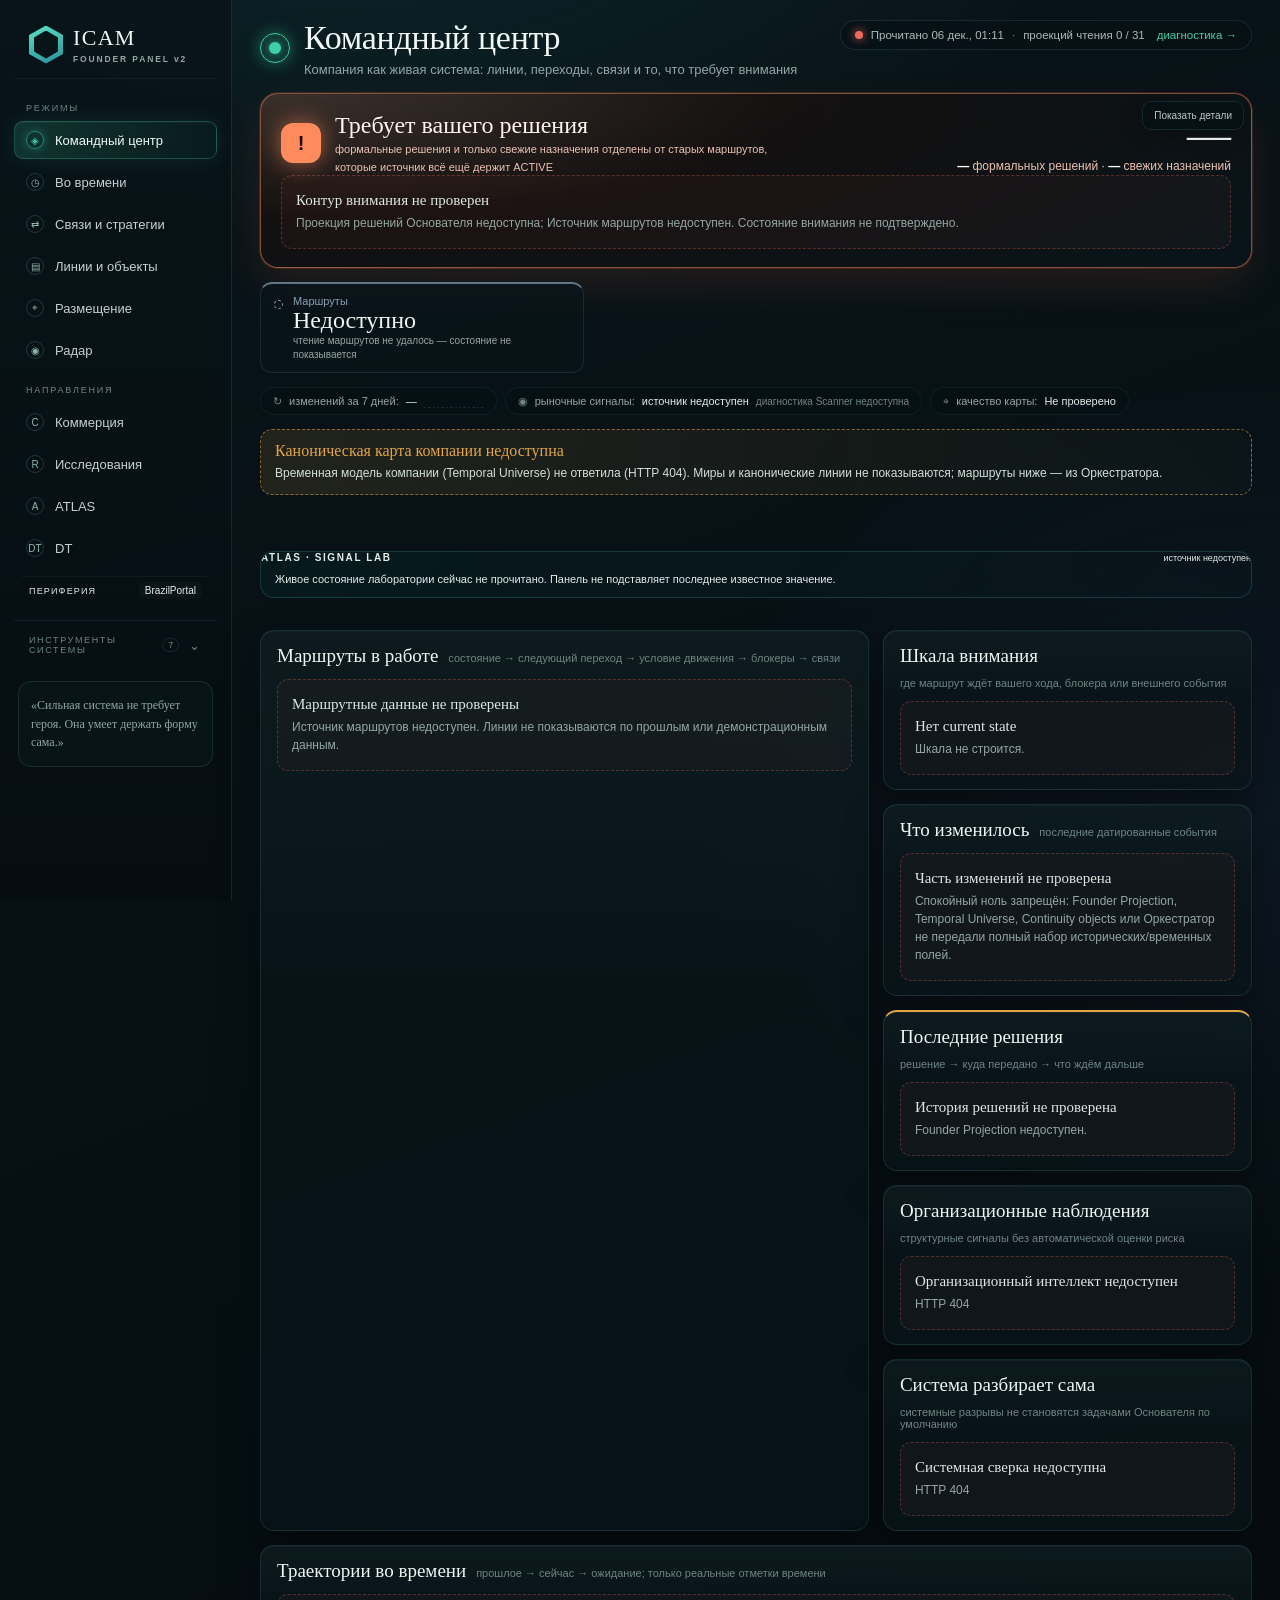
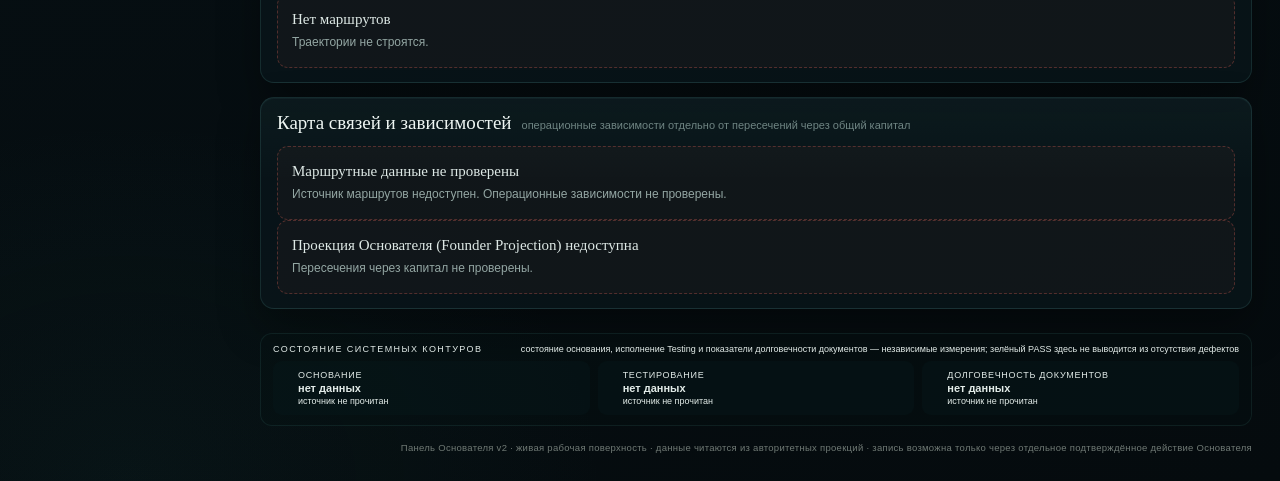
==== v2/index.html @ bd85c992 "Restore Stu opener and add product manual counters" ====
<!DOCTYPE html>

<html lang="ru">
<head>
<meta charset="utf-8"/>
<meta content="width=device-width,initial-scale=1" name="viewport"/>
<title>ICAM — Командный центр Основателя</title>
<style>
    :root{
      --bg-0:#222a30;
      --bg-1:#2b3338;
      --bg-2:#313a3f;
      --surface:rgba(69,78,82,.58);
      --surface-2:rgba(78,87,90,.54);
      --surface-3:rgba(86,95,96,.46);
      --line:rgba(237,241,237,.105);
      --line-soft:rgba(235,239,235,.06);
      --text:#e5e5df;
      --muted:#a8aeaa;
      --muted-2:#858d89;
      --sage:#a9c47f;
      --sage-2:#7f9d67;
      --gold:#d6bb78;
      --amber:#d7a144;
      --coral:#d47563;
      --steel:#7da3b9;
      --shadow:0 16px 34px rgba(8,12,14,.14), inset 0 1px 0 rgba(255,255,255,.036), inset 0 -1px 0 rgba(0,0,0,.12);
      --radius:14px;
      --sidebar:216px;
    }

    *{box-sizing:border-box}
    html,body{
      margin:0;min-height:100%;color:var(--text);
      font-family:Inter,ui-sans-serif,-apple-system,BlinkMacSystemFont,"Segoe UI",sans-serif;
      background:#1d2429
    }
    body{
      overflow-x:hidden;
      background:
        radial-gradient(1100px 680px at 42% 4%,rgba(170,181,180,.15),transparent 62%),
        radial-gradient(840px 660px at 80% 52%,rgba(112,126,122,.08),transparent 68%),
        linear-gradient(145deg,#2e373c 0%,#283137 44%,#222a30 100%);
    }
    body:before{
      content:"";position:fixed;inset:0;pointer-events:none;opacity:.17;
      background-image:url("data:image/svg+xml,%3Csvg xmlns='http://www.w3.org/2000/svg' width='160' height='160' viewBox='0 0 160 160'%3E%3Cfilter id='n'%3E%3CfeTurbulence type='fractalNoise' baseFrequency='.78' numOctaves='3' stitchTiles='stitch'/%3E%3C/filter%3E%3Crect width='100%25' height='100%25' filter='url(%23n)' opacity='.16'/%3E%3C/svg%3E");
      mix-blend-mode:soft-light
    }

    button,a,input,select{font:inherit}
    button{color:inherit}
    .app-shell{display:grid;grid-template-columns:var(--sidebar) minmax(0,1fr);min-height:100vh}

    .sidebar{
      position:sticky;top:0;height:100vh;padding:21px 14px 18px;
      border-right:1px solid var(--line);
      background:linear-gradient(180deg,rgba(36,45,50,.64),rgba(30,38,42,.74));
      backdrop-filter:blur(18px);overflow-y:auto
    }
    .side-head{
      height:48px;display:flex;align-items:center;padding:0 12px 9px;
      border-bottom:1px solid var(--line-soft);margin-bottom:10px
    }
    .side-head strong{
      font:400 17px Georgia,"Times New Roman",serif;color:#e2e2db;letter-spacing:.05em
    }
    .side-head span{color:var(--gold);margin-left:5px}
    .nav{display:flex;flex-direction:column;gap:4px}
    .nav a{
      display:flex;align-items:center;gap:11px;padding:10px 12px;border:1px solid transparent;
      border-radius:9px;color:#d4d7d3;text-decoration:none;font-size:13.5px;transition:.15s
    }
    .nav a:hover{background:rgba(255,255,255,.035)}
    .nav a.active{
      background:linear-gradient(90deg,rgba(115,140,115,.24),rgba(91,107,101,.16));
      border-color:rgba(174,198,170,.13);box-shadow:inset 0 1px 0 rgba(255,255,255,.03)
    }
    .nav .dot{
      width:18px;height:18px;border-radius:50%;display:grid;place-items:center;
      border:1px solid rgba(220,225,221,.16);font-size:9px;color:#b9c0bb
    }
    .nav a.active .dot{color:var(--sage);border-color:rgba(169,196,127,.25)}
    .side-note{
      margin:18px 4px 0;padding:14px 12px;border:1px solid var(--line);
      border-radius:13px;background:rgba(255,255,255,.018);
      color:#aeb4b0;font:12px/1.55 Georgia,"Times New Roman",serif
    }

    .main{padding:18px 28px 28px;min-width:0}
    .topbar{
      display:flex;justify-content:space-between;align-items:flex-start;gap:18px;
      min-height:68px;padding:0 2px 11px
    }
    .topbar h1{
      font:400 32px/1 Georgia,"Times New Roman",serif;margin:0 0 5px;letter-spacing:-.4px
    }
    .topbar p{margin:0;color:var(--muted);font:16px Georgia,"Times New Roman",serif}
    .top-actions{display:flex;align-items:center;gap:10px}
    .search-pill,.profile,.quiet-pill{
      height:42px;border:1px solid var(--line);border-radius:22px;background:rgba(22,29,33,.26);
      box-shadow:inset 0 1px 0 rgba(255,255,255,.03);display:flex;align-items:center;color:#d6d8d4
    }
    .search-pill{
      width:265px;justify-content:space-between;padding:0 15px;color:#aeb5b0;font-size:12px
    }
    .search-pill[disabled]{cursor:not-allowed;opacity:.82}
    .quiet-pill{padding:0 13px;color:#b7bdb8;font-size:12px}
    .profile{padding:0 10px 0 5px;border-color:transparent;background:transparent;gap:9px}
    .avatar{
      width:34px;height:34px;border-radius:50%;display:grid;place-items:center;
      background:linear-gradient(135deg,#e4d0bd,#5b3c32);color:#1f2527;font-weight:700
    }
    .profile-text{display:flex;flex-direction:column;font-size:11px}
    .profile-text small{color:#aeb4b0;margin-top:2px}

    .page{display:none}
    .page.active{display:block}

    .card{
      position:relative;border:1px solid var(--line);border-radius:var(--radius);
      background:
        radial-gradient(120% 110% at 14% 0%,rgba(255,255,255,.062),transparent 48%),
        linear-gradient(180deg,rgba(255,255,255,.026),rgba(255,255,255,.008) 32%,rgba(0,0,0,.025)),
        var(--surface);
      box-shadow:var(--shadow);backdrop-filter:blur(14px);overflow:hidden
    }
    .card:after{
      content:"";position:absolute;inset:0;pointer-events:none;
      background:linear-gradient(112deg,rgba(255,255,255,.018),transparent 32%,transparent 72%,rgba(255,255,255,.009));
      mix-blend-mode:screen
    }
    .panel-head{
      min-height:52px;padding:0 16px;display:flex;align-items:center;justify-content:space-between;
      border-bottom:1px solid var(--line-soft);position:relative;z-index:1
    }
    .head-title h2{
      margin:0;font:400 18px Georgia,"Times New Roman",serif
    }
    .head-title small{display:block;margin-top:3px;color:#929a95;font-size:11px}
    .state{
      display:inline-flex;align-items:center;gap:7px;padding:5px 8px;border-radius:999px;
      border:1px solid var(--line);font-size:10.5px;color:#c4cac5;background:rgba(20,25,27,.18)
    }
    .state:before{content:"";width:6px;height:6px;border-radius:50%;background:#76807b}
    .state.lab:before{background:var(--gold)}
    .state.live:before{background:var(--sage)}
    .state.warn:before{background:var(--amber)}
    .state.unavailable:before{background:#7a827e}

    .home-grid{
      display:grid;grid-template-columns:1.28fr 1fr;grid-template-areas:
        "now need"
        "changed risk"
        "health health";
      gap:10px
    }
    .home-grid .now{grid-area:now}
    .home-grid .need{grid-area:need}
    .home-grid .changed{grid-area:changed}
    .home-grid .risk{grid-area:risk}
    .home-grid .health{grid-area:health}
    .home-panel{min-height:230px}
    .home-panel .body{padding:15px 16px;position:relative;z-index:1}
    .empty-copy{
      min-height:130px;display:flex;flex-direction:column;justify-content:center;
      color:#aeb5b0;line-height:1.55;font-size:13px
    }
    .empty-copy strong{font:400 18px Georgia,"Times New Roman",serif;color:#e1e2dc;margin-bottom:7px}
    .empty-copy b{color:var(--sage);font-weight:500}

    .section-title{
      display:flex;align-items:flex-end;justify-content:space-between;gap:14px;margin:16px 0 9px
    }
    .section-title h2{margin:0;font:400 22px Georgia,"Times New Roman",serif}
    .section-title p{margin:4px 0 0;color:#959d98;font-size:12px}

    .strip{
      display:grid;grid-template-columns:repeat(4,minmax(0,1fr));gap:10px;margin-bottom:10px
    }
    .strip .card{min-height:92px;padding:15px 16px}
    .strip small{color:#8f9893;font-size:10px;text-transform:uppercase;letter-spacing:.08em}
    .strip strong{display:block;margin-top:7px;font:400 18px Georgia,"Times New Roman",serif}
    .strip span{display:block;margin-top:5px;color:#aeb4af;font-size:11px;line-height:1.35}

    .workspace-switcher{
      display:flex;gap:6px;flex-wrap:wrap;margin:0 0 10px
    }
    .workspace-switcher button{
      border:1px solid var(--line);background:rgba(25,31,34,.22);color:#b9bfba;
      border-radius:16px;padding:7px 11px;font-size:11px;cursor:pointer
    }
    .workspace-switcher button.active{
      color:#e7e9e4;background:rgba(115,140,115,.18);border-color:rgba(174,198,170,.16)
    }

    .orchestrator-grid{
      display:grid;grid-template-columns:1.35fr .95fr;grid-template-areas:
        "mine recommendations"
        "waiting recommendations"
        "risk capture";
      gap:10px
    }
    .mine{grid-area:mine}.waiting{grid-area:waiting}.recommendations{grid-area:recommendations}
    .orch-risk{grid-area:risk}.capture{grid-area:capture}

    .atlas-grid{
      display:grid;grid-template-columns:1.2fr 1fr 1fr;grid-template-areas:
        "now now worlds"
        "model forecasts forecasts"
        "performance surprises changing";
      gap:10px
    }
    .atlas-now{grid-area:now}.worlds{grid-area:worlds}.model{grid-area:model}.forecasts{grid-area:forecasts}
    .performance{grid-area:performance}.surprises{grid-area:surprises}.changing{grid-area:changing}

    .dt-grid{
      display:grid;grid-template-columns:1.2fr 1fr;grid-template-areas:
        "overview gates"
        "humans population"
        "live live";
      gap:10px
    }
    .dt-overview{grid-area:overview}.dt-gates{grid-area:gates}.humans{grid-area:humans}
    .population{grid-area:population}.liveworld{grid-area:live}

    .panel-body{padding:14px 16px;position:relative;z-index:1}
    .panel-body p{margin:0;color:#aeb5b0;font-size:12.5px;line-height:1.55}
    .panel-body h3{margin:0 0 7px;font:400 16px Georgia,"Times New Roman",serif}
    .rows{margin-top:10px}
    .row{
      display:grid;grid-template-columns:minmax(0,1fr) auto;gap:12px;
      padding:10px 0;border-top:1px solid var(--line-soft)
    }
    .row:first-child{border-top:0}
    .row strong{font-size:12.5px;font-weight:500}
    .row small{display:block;color:#8f9792;font-size:10.5px;margin-top:3px;line-height:1.4}
    .row .meta{font-size:10.5px;color:#9fa6a1}
    .flow{
      display:grid;grid-template-columns:repeat(6,minmax(0,1fr));gap:6px;margin:0 0 10px
    }
    .flow div{
      padding:11px 9px;border:1px solid var(--line);border-radius:11px;
      background:rgba(23,29,31,.18);min-height:70px
    }
    .flow b{display:block;font-size:10px;color:#d6d9d4}
    .flow span{display:block;margin-top:5px;color:#8f9893;font-size:9.5px;line-height:1.35}

    .step-form{display:grid;grid-template-columns:1.5fr 1fr 1fr auto;gap:7px;margin-top:11px}
    .step-form input,.step-form select{
      border:1px solid var(--line);border-radius:9px;background:rgba(17,22,24,.35);
      color:#88918c;padding:9px 10px;font-size:11px
    }
    .step-form button{
      border:1px solid var(--line);border-radius:9px;background:rgba(17,22,24,.35);
      color:#747d78;padding:9px 11px;cursor:not-allowed;font-size:11px
    }
    .micro-note{margin-top:9px;color:#858e89;font-size:10.5px;line-height:1.45}

    .gate-grid{display:grid;grid-template-columns:repeat(4,minmax(0,1fr));gap:6px;margin-top:8px}
    .gate{
      padding:9px;border:1px solid var(--line-soft);border-radius:9px;background:rgba(22,28,30,.18)
    }
    .gate b{font-size:10.5px}.gate span{display:block;margin-top:4px;color:#8f9792;font-size:9.5px}

    .footer-note{
      margin-top:14px;color:#707a75;font-size:9.5px;text-align:right;letter-spacing:.03em
    }

    @media(max-width:1180px){
      .home-grid,.orchestrator-grid,.atlas-grid,.dt-grid{display:grid;grid-template-columns:1fr 1fr;grid-template-areas:none}
      .home-grid>*,
      .orchestrator-grid>*,
      .atlas-grid>*,
      .dt-grid>*{grid-area:auto!important}
      .strip{grid-template-columns:1fr 1fr}
      .flow{grid-template-columns:repeat(3,1fr)}
    }
    @media(max-width:850px){
      :root{--sidebar:0px}
      .app-shell{display:block}
      .sidebar{position:relative;height:auto}
      .nav{display:grid;grid-template-columns:1fr 1fr}
      .main{padding:18px}
      .topbar{flex-direction:column}
      .search-pill{display:none}
      .home-grid,.orchestrator-grid,.atlas-grid,.dt-grid,.strip{grid-template-columns:1fr}
      .flow{grid-template-columns:1fr 1fr}
      .gate-grid{grid-template-columns:1fr 1fr}
      .step-form{grid-template-columns:1fr}
    }
  
    .dependency-card{min-height:360px}
    .dependency-layout{display:grid;grid-template-columns:1.55fr .9fr .75fr;gap:12px;align-items:stretch}
    .progress-board,.dependency-graph,.attention-scale{border:1px solid var(--line-soft);border-radius:11px;background:rgba(18,24,26,.16);padding:12px;min-width:0}
    .progress-head,.progress-row{display:grid;grid-template-columns:1.5fr repeat(5,.65fr) 1.2fr;gap:6px;align-items:center}
    .progress-head{color:#8f9893;font-size:9px;padding:0 0 9px;border-bottom:1px solid var(--line-soft)}
    .progress-row{padding:11px 0;border-bottom:1px solid var(--line-soft)}
    .progress-row:last-child{border-bottom:0}
    .progress-row b{font-size:11px;font-weight:500}
    .progress-row i{position:relative;height:10px;border-top:2px solid rgba(210,216,212,.18)}
    .progress-row i:before{content:"";position:absolute;left:50%;top:-5px;transform:translateX(-50%);width:8px;height:8px;border-radius:50%;background:#35403b;border:1px solid rgba(220,225,221,.18)}
    .progress-row i.done{border-top-color:rgba(169,196,127,.55)}
    .progress-row i.done:before{background:var(--sage);box-shadow:0 0 8px rgba(169,196,127,.3)}
    .progress-row i.stuck{border-top-color:rgba(212,117,99,.8)}
    .progress-row i.stuck:before{background:var(--coral);box-shadow:0 0 10px rgba(212,117,99,.4)}
    .progress-row em{font-style:normal;color:#969f99;font-size:9.5px}
    .demo-critical b,.demo-critical em{color:#df9180}
    .dependency-graph{position:relative;min-height:250px;overflow:hidden}
    .dependency-graph svg{position:absolute;inset:0;width:100%;height:100%;pointer-events:none}
    .dep-node{position:absolute;z-index:2;min-width:76px;padding:11px 13px;border-radius:13px;border:1px solid rgba(169,196,127,.26);background:rgba(51,63,60,.82);color:#dce1dc;text-align:center;font:13px Georgia,"Times New Roman",serif;box-shadow:0 8px 20px rgba(5,9,10,.14)}
    .dep-node.critical{border-color:rgba(212,117,99,.65);background:rgba(84,43,40,.72);color:#efb0a5;box-shadow:0 0 20px rgba(212,117,99,.16)}
    .dep-caption{position:absolute;left:12px;right:12px;bottom:9px;color:#858e89;font-size:9px;line-height:1.35}
    .attention-scale h3{margin:0 0 10px;font:400 13px Georgia,"Times New Roman",serif}
    .attention{padding:10px 0;border-top:1px solid var(--line-soft)}
    .attention:first-of-type{border-top:0}
    .attention span{display:block;font-size:9px;text-transform:uppercase;letter-spacing:.08em;margin-bottom:4px}
    .attention b{display:block;font-size:11px;font-weight:500}
    .attention small{display:block;color:#8f9792;font-size:9.5px;line-height:1.4;margin-top:3px}
    .attention.critical span{color:#df846f}
    .attention.return span{color:var(--gold)}
    .attention.stable span{color:var(--sage)}
    @media(max-width:1180px){.dependency-layout{grid-template-columns:1fr}.dependency-graph{min-height:280px}}

    .twin-grid{grid-template-areas:"overview gates" "humans population" "live live"}
    .twin-compare,.core-confidence{
      display:grid;grid-template-columns:repeat(3,minmax(0,1fr));gap:7px
    }
    .twin-compare div,.core-confidence div{
      padding:10px;border:1px solid var(--line-soft);border-radius:9px;background:rgba(19,25,27,.14)
    }
    .twin-compare small,.core-confidence small{
      display:block;color:#858e89;font-size:9px
    }
    .twin-compare strong,.core-confidence strong{
      display:block;margin-top:5px;font:400 13px Georgia,"Times New Roman",serif
    }
    .twin-note{margin-top:10px!important;font-size:10px!important;color:#858e89!important}
    .empty-copy.compact{min-height:85px}
    .twin-confirm{
      margin-top:8px;border:1px solid var(--line);border-radius:9px;background:rgba(19,25,27,.28);
      color:#707975;padding:9px 11px;font-size:10px;cursor:not-allowed
    }
    .twin-research-layers{
      display:grid;grid-template-columns:repeat(4,minmax(0,1fr));gap:7px
    }
    .twin-research-layers div{
      padding:11px;border:1px solid var(--line-soft);border-radius:10px;background:rgba(18,24,26,.14)
    }
    .twin-research-layers b{
      display:block;font:400 14px Georgia,"Times New Roman",serif
    }
    .twin-research-layers span{
      display:block;margin-top:5px;color:#8f9792;font-size:9.5px;line-height:1.4
    }
    .twin-visibility-grid{display:grid;grid-template-columns:1fr 1fr;gap:10px}
    .twin-rule-list{display:flex;flex-direction:column;gap:7px;margin-top:10px}
    .twin-rule-list span{
      position:relative;padding:8px 10px 8px 28px;border:1px solid var(--line-soft);
      border-radius:9px;background:rgba(18,24,26,.13);font-size:10.5px;color:#aeb5b0
    }
    .twin-rule-list span:before{
      position:absolute;left:10px;top:7px;font-size:11px
    }
    .twin-rule-list.safe span:before{content:"✓";color:var(--sage)}
    .twin-rule-list.hidden span:before{content:"●";color:var(--coral)}
    @media(max-width:1100px){
      .twin-visibility-grid{grid-template-columns:1fr}
      .twin-research-layers{grid-template-columns:1fr 1fr}
    }
    @media(max-width:700px){
      .twin-research-layers,.twin-compare,.core-confidence{grid-template-columns:1fr}
    }

    .research-overview-grid{
      display:grid;grid-template-columns:1.6fr .8fr;grid-template-areas:
        "landscape attention"
        "landscape waiting";gap:10px
    }
    .research-landscape{grid-area:landscape;min-height:390px}
    .research-attention{grid-area:attention}
    .research-waiting{grid-area:waiting}
    .research-column-head{
      display:grid;grid-template-columns:1.05fr .8fr .72fr 1.2fr .65fr;gap:9px;
      padding:3px 10px 10px;color:#838c87;font-size:9px;text-transform:uppercase;letter-spacing:.06em;
      border-bottom:1px solid var(--line-soft)
    }
    .research-lines{min-height:285px}
    .research-empty{
      min-height:250px;display:flex;flex-direction:column;align-items:flex-start;justify-content:center;
      padding:16px;color:#9ea6a1;line-height:1.55
    }
    .research-empty.compact{min-height:120px;padding:8px 2px}
    .research-empty strong{font:400 17px Georgia,"Times New Roman",serif;color:#dfe2dc;margin-bottom:7px}
    .research-empty span{font-size:11px;max-width:760px}
    .research-cycle-card{overflow:visible}
    .research-cycle{
      display:grid;grid-template-columns:1fr auto 1fr auto 1fr auto 1fr auto 1fr auto 1fr;
      gap:7px;align-items:stretch
    }
    .research-cycle>div{
      min-height:118px;padding:12px;border:1px solid var(--line-soft);border-radius:11px;
      background:rgba(19,25,27,.15)
    }
    .research-cycle>div span{display:block;color:var(--gold);font-size:9px;letter-spacing:.09em}
    .research-cycle>div b{display:block;margin-top:7px;font:400 15px Georgia,"Times New Roman",serif}
    .research-cycle>div small{display:block;margin-top:7px;color:#8f9792;font-size:9.5px;line-height:1.45}
    .research-cycle>i{align-self:center;color:#737d77;font-style:normal}
    .cycle-note{
      margin-top:10px;padding:9px 11px;border-left:2px solid rgba(214,187,120,.35);
      color:#858e89;font-size:9.5px;line-height:1.45
    }
    .research-lower-grid{
      display:grid;grid-template-columns:1fr 1fr;gap:10px;margin-top:10px
    }
    .research-lower-grid>.card{min-height:225px}
    .research-result-placeholder strong{
      display:block;font:400 17px Georgia,"Times New Roman",serif;margin-bottom:8px
    }
    .research-result-placeholder p{font-size:11px!important}
    .research-evidence-model{
      display:grid;grid-template-columns:repeat(3,minmax(0,1fr));gap:7px
    }
    .research-evidence-model div{
      padding:11px;border:1px solid var(--line-soft);border-radius:10px;background:rgba(18,24,26,.14)
    }
    .research-evidence-model span{display:block;color:#929a95;font-size:9px}
    .research-evidence-model b{display:block;margin-top:6px;font:400 15px Georgia,"Times New Roman",serif}
    .research-evidence-model small{display:block;margin-top:5px;color:#7f8984;font-size:9px;line-height:1.4}
    .research-rule{
      margin-top:10px!important;padding-top:9px;border-top:1px solid var(--line-soft);
      color:#858e89!important;font-size:9.5px!important
    }
    .research-boundaries{
      display:grid;grid-template-columns:repeat(4,minmax(0,1fr));gap:10px
    }
    .research-boundaries .panel-body{min-height:100px}
    .research-boundaries b{display:block;font:400 15px Georgia,"Times New Roman",serif}
    .research-boundaries span{
      display:block;margin-top:7px;color:#8f9792;font-size:10px;line-height:1.45
    }
    @media(max-width:1180px){
      .research-overview-grid{grid-template-columns:1fr;grid-template-areas:"landscape" "attention" "waiting"}
      .research-cycle{grid-template-columns:1fr 1fr 1fr}
      .research-cycle>i{display:none}
      .research-boundaries{grid-template-columns:1fr 1fr}
    }
    @media(max-width:760px){
      .research-column-head{display:none}
      .research-lower-grid,.research-boundaries,.research-evidence-model{grid-template-columns:1fr}
      .research-cycle{grid-template-columns:1fr 1fr}
    }

    .foundation-hero-grid{
      display:grid;grid-template-columns:1.45fr .75fr;gap:10px
    }
    .foundation-readiness-body{
      display:grid;grid-template-columns:290px 1fr;gap:26px;align-items:center;min-height:310px
    }
    .foundation-orbit{
      width:260px;height:260px;position:relative;margin:auto
    }
    .foundation-orbit-ring{
      position:absolute;border:1px solid rgba(169,196,127,.16);border-radius:50%
    }
    .foundation-orbit-ring.ring-a{inset:20px}
    .foundation-orbit-ring.ring-b{inset:52px;border-color:rgba(214,187,120,.16)}
    .foundation-orbit-core{
      position:absolute;inset:82px;border-radius:50%;display:flex;flex-direction:column;
      align-items:center;justify-content:center;text-align:center;border:1px solid var(--line);
      background:rgba(21,28,30,.32);box-shadow:0 0 36px rgba(169,196,127,.06)
    }
    .foundation-orbit-core small{font-size:8px;color:#858e89;letter-spacing:.1em}
    .foundation-orbit-core strong{font:400 27px Georgia,"Times New Roman",serif;margin-top:4px}
    .foundation-orbit-core span{font-size:8.5px;color:#7f8984;margin-top:3px}
    .orbit-node{
      position:absolute;padding:7px 9px;border:1px solid var(--line-soft);border-radius:999px;
      background:rgba(43,52,55,.86);font-size:9px;color:#b5bcb7;box-shadow:0 6px 16px rgba(6,10,11,.12)
    }
    .orbit-node.n1{left:0;top:42%}.orbit-node.n2{right:0;top:16%}
    .orbit-node.n3{right:2%;bottom:17%}.orbit-node.n4{left:19%;bottom:0}
    .foundation-readiness-copy h3{
      margin:0 0 9px;font:400 20px/1.25 Georgia,"Times New Roman",serif
    }
    .foundation-readiness-copy p{font-size:11.5px!important}
    .foundation-state-legend{display:flex;gap:6px;flex-wrap:wrap;margin-top:15px}
    .foundation-state-legend span{
      padding:5px 7px;border-radius:999px;border:1px solid var(--line);font-size:8.5px
    }
    .foundation-state-legend .ok{color:var(--sage)}
    .foundation-state-legend .warn{color:var(--gold)}
    .foundation-state-legend .bad{color:#e39a8b}
    .foundation-state-legend .dim{color:#858e89}
    .foundation-empty{
      min-height:190px;display:flex;flex-direction:column;justify-content:center;color:#9ea6a1;line-height:1.55
    }
    .foundation-empty.compact{min-height:125px}
    .foundation-empty strong{font:400 17px Georgia,"Times New Roman",serif;color:#dfe2dc;margin-bottom:7px}
    .foundation-empty span{font-size:10.5px}
    .foundation-backbone{
      display:grid;grid-template-columns:repeat(4,minmax(0,1fr));gap:10px
    }
    .backbone-card{min-height:255px}
    .backbone-number{
      position:absolute;right:13px;top:8px;font:400 34px Georgia,"Times New Roman",serif;
      color:rgba(214,187,120,.12);z-index:1
    }
    .backbone-card h3{font-size:17px!important;margin-top:5px!important}
    .backbone-card strong{display:block;color:#cfd3ce;font-size:10px;font-weight:500;margin:9px 0}
    .backbone-card p{font-size:10px!important;min-height:95px}
    .backbone-card .state{margin-top:12px}
    .authority-card{margin-bottom:10px}
    .authority-ladder{
      display:grid;grid-template-columns:1fr auto 1fr auto 1fr auto 1fr;gap:8px;align-items:stretch
    }
    .authority-ladder>i{align-self:center;color:#707974;font-style:normal}
    .authority-step{
      min-height:145px;padding:13px;border:1px solid var(--line-soft);border-radius:11px;
      background:rgba(18,24,26,.14);display:flex;flex-direction:column
    }
    .authority-step>span{font:400 22px Georgia,"Times New Roman",serif;color:#8f9893}
    .authority-step b{display:block;margin-top:9px;font:400 14px Georgia,"Times New Roman",serif}
    .authority-step small{display:block;margin-top:6px;color:#858e89;font-size:9px;line-height:1.4}
    .authority-step em{
      margin-top:auto;padding-top:10px;font-style:normal;font-size:8.5px;letter-spacing:.07em
    }
    .authority-step.auto em{color:var(--sage)}
    .authority-step.founder{border-color:rgba(214,187,120,.22)}
    .authority-step.founder em{color:var(--gold)}
    .authority-step.forbidden{border-color:rgba(212,117,99,.2)}
    .authority-step.forbidden em{color:#df9180}
    .authority-note{
      margin-top:10px!important;padding-top:9px;border-top:1px solid var(--line-soft);
      color:#858e89!important;font-size:9.5px!important
    }
    .foundation-lower-grid{
      display:grid;grid-template-columns:1.15fr .85fr;gap:10px
    }
    .foundation-lower-grid>.card{min-height:240px}
    .recovery-path{
      display:grid;grid-template-columns:1fr auto 1fr auto 1fr auto 1fr;gap:7px;align-items:stretch
    }
    .recovery-path>div{
      padding:11px;border:1px solid var(--line-soft);border-radius:10px;background:rgba(18,24,26,.13)
    }
    .recovery-path>div span{color:var(--gold);font-size:9px}
    .recovery-path>div b{display:block;margin-top:5px;font:400 13px Georgia,"Times New Roman",serif}
    .recovery-path>div small{display:block;margin-top:6px;color:#858e89;font-size:8.8px;line-height:1.4}
    .recovery-path>i{align-self:center;font-style:normal;color:#737c77}
    .foundation-live-slot{
      margin-top:12px;padding:9px 10px;border-left:2px solid rgba(214,187,120,.3);
      color:#858e89;font-size:9.5px;line-height:1.4
    }
    .truth-chain{
      display:grid;grid-template-columns:1fr auto 1fr auto 1fr auto 1fr auto 1fr;gap:6px;align-items:center
    }
    .truth-chain>div{
      padding:10px 7px;border:1px solid var(--line-soft);border-radius:9px;text-align:center;background:rgba(18,24,26,.13)
    }
    .truth-chain b{display:block;font:400 12px Georgia,"Times New Roman",serif}
    .truth-chain small{display:block;margin-top:4px;color:#858e89;font-size:8px;line-height:1.35}
    .truth-chain>i{font-style:normal;color:#737c77}
    .foundation-rule{
      margin-top:11px!important;color:#858e89!important;font-size:9.5px!important
    }
    .durability-grid{
      display:grid;grid-template-columns:repeat(3,minmax(0,1fr));gap:7px
    }
    .durability-grid div{
      padding:12px;border:1px solid var(--line-soft);border-radius:10px;background:rgba(18,24,26,.13)
    }
    .durability-grid small{display:block;color:#858e89;font-size:9px}
    .durability-grid strong{display:block;margin-top:6px;font:400 18px Georgia,"Times New Roman",serif}
    .durability-grid span{display:block;margin-top:5px;color:#8f9792;font-size:9px;line-height:1.35}
    .foundation-diagnostics-boundary{
      display:grid;grid-template-columns:1fr 1fr;gap:10px
    }
    .foundation-diagnostics-boundary .panel-body{min-height:110px}
    .foundation-diagnostics-boundary b{display:block;font:400 16px Georgia,"Times New Roman",serif}
    .foundation-diagnostics-boundary span{display:block;margin-top:8px;color:#8f9792;font-size:10px;line-height:1.5}
    @media(max-width:1180px){
      .foundation-hero-grid{grid-template-columns:1fr}
      .foundation-backbone{grid-template-columns:1fr 1fr}
      .foundation-readiness-body{grid-template-columns:260px 1fr}
      .authority-ladder{grid-template-columns:1fr 1fr}
      .authority-ladder>i{display:none}
      .foundation-lower-grid{grid-template-columns:1fr}
    }
    @media(max-width:760px){
      .foundation-backbone,.foundation-diagnostics-boundary,.durability-grid{grid-template-columns:1fr}
      .foundation-readiness-body{grid-template-columns:1fr}
      .foundation-orbit{transform:scale(.86);margin-top:-15px;margin-bottom:-15px}
      .authority-ladder{grid-template-columns:1fr}
      .recovery-path{grid-template-columns:1fr 1fr}
      .recovery-path>i{display:none}
      .truth-chain{grid-template-columns:1fr 1fr}
      .truth-chain>i{display:none}
    }

    .testing-hero-grid{
      display:grid;grid-template-columns:1.35fr .65fr;gap:10px
    }
    .testing-attention-board{min-height:210px;display:flex;flex-direction:column;justify-content:center}
    .testing-attention-main{display:grid;grid-template-columns:70px 1fr;gap:16px;align-items:center}
    .testing-signal-ring{
      width:62px;height:62px;border-radius:50%;display:grid;place-items:center;
      border:1px solid rgba(214,187,120,.26);background:rgba(214,187,120,.05);
      font:400 28px Georgia,"Times New Roman",serif;color:var(--gold)
    }
    .testing-attention-main strong{display:block;font:400 19px Georgia,"Times New Roman",serif}
    .testing-attention-main p{margin-top:7px!important;font-size:11px!important}
    .testing-attention-rule{
      margin-top:16px;padding:9px 11px;border-left:2px solid rgba(214,187,120,.34);
      color:#8f9792;font-size:9.5px;line-height:1.45
    }
    .runner-state{display:flex;gap:12px;align-items:center;padding:8px 0 14px}
    .runner-orb{
      width:38px;height:38px;border-radius:50%;border:1px solid var(--line);
      background:radial-gradient(circle,rgba(169,196,127,.12),rgba(25,31,34,.18))
    }
    .runner-state small{display:block;color:#858e89;font-size:9px}
    .runner-state strong{display:block;margin-top:3px;font:400 18px Georgia,"Times New Roman",serif}
    .runner-state em{display:block;margin-top:2px;color:#7f8984;font-size:8.5px;font-style:normal}
    .runner-kv{display:flex;justify-content:space-between;gap:12px;padding:9px 0;border-top:1px solid var(--line-soft);font-size:9.5px}
    .runner-kv span{color:#858e89}.runner-kv b{font-weight:500;color:#cdd2cc;text-align:right}
    .testing-note{margin-top:10px!important;color:#858e89!important;font-size:9.3px!important}
    .testing-table-head{
      display:grid;grid-template-columns:.85fr 1fr 1.2fr .72fr 1.2fr;gap:10px;
      padding:2px 10px 10px;border-bottom:1px solid var(--line-soft);
      color:#858e89;font-size:8.5px;text-transform:uppercase;letter-spacing:.06em
    }
    .testing-queue{min-height:250px}
    .testing-empty{
      min-height:230px;display:flex;flex-direction:column;justify-content:center;color:#9ea6a1;line-height:1.55;padding:12px
    }
    .testing-empty.compact{min-height:130px;padding:4px 0}
    .testing-empty strong{font:400 17px Georgia,"Times New Roman",serif;color:#dfe2dc;margin-bottom:7px}
    .testing-empty span{font-size:10.5px}
    .testing-result-model{
      display:grid;grid-template-columns:1fr auto 1fr auto 1fr;gap:9px;align-items:stretch
    }
    .testing-result-model>i{align-self:center;font:400 24px Georgia,"Times New Roman",serif;color:#6f7873}
    .testing-result-model .card{min-height:230px}
    .testing-result-number{color:rgba(214,187,120,.35);font:400 26px Georgia,"Times New Roman",serif}
    .testing-result-model h3{margin:8px 0 4px!important;color:#929a95;font-size:10px!important;letter-spacing:.08em}
    .testing-result-model strong{display:block;font:400 17px Georgia,"Times New Roman",serif}
    .testing-result-model p{margin-top:9px!important;font-size:10px!important;min-height:72px}
    .testing-result-model em{
      display:inline-block;margin-top:10px;padding:5px 7px;border:1px solid var(--line);border-radius:999px;
      color:#8f9792;font-size:8.5px;font-style:normal
    }
    .testing-lower-grid{display:grid;grid-template-columns:1fr 1fr;gap:10px;margin-top:10px}
    .testing-lower-grid>.card{min-height:230px}
    .testing-lineage-card{grid-column:1/-1}
    .lineage-chain{
      display:grid;grid-template-columns:1fr auto 1fr auto 1fr auto 1fr auto 1fr;gap:7px;align-items:stretch
    }
    .lineage-chain>div{
      padding:11px;border:1px solid var(--line-soft);border-radius:10px;background:rgba(18,24,26,.13)
    }
    .lineage-chain>div span{color:var(--gold);font-size:8.5px}
    .lineage-chain>div b{display:block;margin-top:5px;font:400 13px Georgia,"Times New Roman",serif}
    .lineage-chain>div small{display:block;margin-top:5px;color:#858e89;font-size:8.5px;line-height:1.4}
    .lineage-chain>i{align-self:center;color:#717a75;font-style:normal}
    .testing-evidence-grid{
      display:grid;grid-template-columns:repeat(3,minmax(0,1fr));gap:7px
    }
    .testing-evidence-grid div{
      padding:12px;border:1px solid var(--line-soft);border-radius:10px;background:rgba(18,24,26,.13)
    }
    .testing-evidence-grid small{display:block;color:#858e89;font-size:9px}
    .testing-evidence-grid strong{display:block;margin-top:6px;font:400 17px Georgia,"Times New Roman",serif}
    .testing-evidence-grid span{display:block;margin-top:5px;color:#8f9792;font-size:8.8px;line-height:1.4}
    .testing-boundary-grid{
      display:grid;grid-template-columns:repeat(3,minmax(0,1fr));gap:10px
    }
    .testing-boundary-grid .panel-body{min-height:120px}
    .testing-boundary-grid b{display:block;font:400 16px Georgia,"Times New Roman",serif}
    .testing-boundary-grid span{display:block;margin-top:8px;color:#8f9792;font-size:10px;line-height:1.5}
    .testing-identity-note{
      margin-top:10px;padding:10px 12px;border:1px solid rgba(214,187,120,.12);border-radius:10px;
      background:rgba(18,24,26,.12);color:#858e89;font-size:9.5px;line-height:1.45
    }
    .testing-identity-note b{color:#b9c0bb}
    @media(max-width:1100px){
      .testing-hero-grid{grid-template-columns:1fr}
      .testing-result-model{grid-template-columns:1fr}
      .testing-result-model>i{display:none}
      .testing-boundary-grid{grid-template-columns:1fr}
    }
    @media(max-width:760px){
      .testing-table-head{display:none}
      .testing-lower-grid,.testing-evidence-grid{grid-template-columns:1fr}
      .lineage-chain{grid-template-columns:1fr 1fr}
      .lineage-chain>i{display:none}
    }

    .registry-hero-grid{
      display:grid;grid-template-columns:1.45fr .55fr;gap:10px
    }
    .registry-map-card{min-height:390px}
    .registry-table-head{
      display:grid;grid-template-columns:.78fr 1.3fr 1fr .8fr .9fr;gap:10px;
      padding:3px 10px 10px;border-bottom:1px solid var(--line-soft);
      color:#858e89;font-size:8.5px;text-transform:uppercase;letter-spacing:.06em
    }
    .registry-object-list{min-height:300px}
    .registry-empty{
      min-height:275px;display:flex;flex-direction:column;justify-content:center;color:#9ea6a1;line-height:1.55;padding:12px
    }
    .registry-empty.compact{min-height:130px;padding:4px 0}
    .registry-empty strong{font:400 17px Georgia,"Times New Roman",serif;color:#dfe2dc;margin-bottom:7px}
    .registry-empty span{font-size:10.5px}
    .identity-orbit{width:190px;height:190px;position:relative;margin:8px auto 2px}
    .identity-ring{
      position:absolute;inset:10px;border-radius:50%;border:1px dashed rgba(214,187,120,.2)
    }
    .identity-ring:before,.identity-ring:after{
      content:"";position:absolute;width:7px;height:7px;border-radius:50%;
      background:rgba(214,187,120,.55)
    }
    .identity-ring:before{left:20px;top:22px}.identity-ring:after{right:15px;bottom:34px}
    .identity-core{
      position:absolute;inset:48px;border-radius:50%;display:flex;flex-direction:column;align-items:center;
      justify-content:center;text-align:center;border:1px solid var(--line);background:rgba(19,25,27,.23)
    }
    .identity-core small{font-size:7.5px;color:#858e89;letter-spacing:.07em}
    .identity-core strong{font:400 28px Georgia,"Times New Roman",serif;margin-top:3px}
    .identity-core span{font-size:8px;color:#7f8984}
    .registry-note{font-size:9.5px!important;color:#858e89!important;text-align:center}
    .registry-fact-grid{
      display:grid;grid-template-columns:repeat(3,minmax(0,1fr));gap:8px
    }
    .registry-fact-grid>div{
      min-height:100px;padding:12px;border:1px solid var(--line-soft);border-radius:10px;background:rgba(18,24,26,.13)
    }
    .registry-fact-grid small{display:block;color:#858e89;font-size:8.5px;text-transform:uppercase;letter-spacing:.05em}
    .registry-fact-grid strong{display:block;margin-top:7px;font:400 16px Georgia,"Times New Roman",serif}
    .registry-fact-grid span{display:block;margin-top:5px;color:#8f9792;font-size:8.8px;line-height:1.4}
    .registry-card-rule{
      margin-top:10px;padding:9px 11px;border-left:2px solid rgba(214,187,120,.28);
      color:#858e89;font-size:9.5px;line-height:1.45
    }
    .registry-lower-grid{
      display:grid;grid-template-columns:1fr 1fr;gap:10px;margin-top:10px
    }
    .registry-lower-grid>.card{min-height:225px}
    .registry-relations-card{min-height:250px}
    .registry-relations-empty{
      min-height:155px;display:flex;flex-direction:column;align-items:center;justify-content:center;text-align:center
    }
    .relations-glyph{display:flex;align-items:center;margin-bottom:13px}
    .relations-glyph span{
      width:22px;height:22px;border-radius:50%;border:1px solid rgba(169,196,127,.28);background:rgba(169,196,127,.05)
    }
    .relations-glyph i{width:42px;border-top:1px dashed rgba(169,196,127,.18)}
    .registry-relations-empty strong{font:400 16px Georgia,"Times New Roman",serif}
    .registry-relations-empty p{max-width:520px;margin-top:7px!important;font-size:9.5px!important}
    .registry-boundary-grid{
      display:grid;grid-template-columns:repeat(4,minmax(0,1fr));gap:10px
    }
    .registry-boundary-grid .panel-body{min-height:140px}
    .registry-boundary-grid b{display:block;font:400 16px Georgia,"Times New Roman",serif}
    .registry-boundary-grid span{display:block;margin-top:8px;color:#8f9792;font-size:9.5px;line-height:1.5}
    .registry-warning{
      margin-top:10px;padding:10px 12px;border:1px solid rgba(214,187,120,.14);border-radius:10px;
      background:rgba(18,24,26,.12);color:#858e89;font-size:9.5px;line-height:1.45
    }
    .registry-warning b{color:#c0c6c1}
    @media(max-width:1100px){
      .registry-hero-grid{grid-template-columns:1fr}
      .registry-boundary-grid{grid-template-columns:1fr 1fr}
    }
    @media(max-width:760px){
      .registry-table-head{display:none}
      .registry-fact-grid,.registry-lower-grid,.registry-boundary-grid{grid-template-columns:1fr}
    }

    .signals-hero-grid{
      display:grid;grid-template-columns:1.45fr .55fr;gap:10px
    }
    .signals-now-card{min-height:340px}
    .signals-empty{
      min-height:230px;display:flex;flex-direction:column;justify-content:center;
      color:#9ea6a1;line-height:1.55
    }
    .signals-empty.hero{align-items:center;text-align:center;padding:14px 28px}
    .signals-empty.compact{min-height:130px;padding:4px 0;align-items:flex-start;text-align:left}
    .signals-empty strong{font:400 17px Georgia,"Times New Roman",serif;color:#dfe2dc;margin-bottom:7px}
    .signals-empty span,.signals-empty p{font-size:10.5px!important}
    .signal-pulse{
      width:120px;height:120px;position:relative;margin-bottom:18px
    }
    .signal-pulse span,.signal-pulse i,.signal-pulse b{
      position:absolute;border-radius:50%;border:1px solid rgba(169,196,127,.22)
    }
    .signal-pulse span{inset:0}
    .signal-pulse i{inset:20px;border-color:rgba(214,187,120,.24)}
    .signal-pulse b{
      inset:45px;background:radial-gradient(circle,rgba(169,196,127,.18),rgba(169,196,127,.02));
      box-shadow:0 0 24px rgba(169,196,127,.08)
    }
    .signal-type-grid{
      display:grid;grid-template-columns:repeat(4,minmax(0,1fr));gap:10px
    }
    .signal-type-card{min-height:255px}
    .signal-type-mark{
      display:grid;place-items:center;width:38px;height:38px;border-radius:50%;
      border:1px solid var(--line);font:400 20px Georgia,"Times New Roman",serif;margin-bottom:14px
    }
    .signal-type-card.change .signal-type-mark{color:var(--sage)}
    .signal-type-card.risk .signal-type-mark{color:#df9180}
    .signal-type-card.opportunity .signal-type-mark{color:var(--gold)}
    .signal-type-card.watch .signal-type-mark{color:#91a4af}
    .signal-type-card small{color:#858e89;font-size:8.5px;letter-spacing:.08em}
    .signal-type-card h3{margin:7px 0 0!important;font-size:17px!important}
    .signal-type-card p{margin-top:9px!important;font-size:10px!important;min-height:86px}
    .signal-type-card em{
      display:inline-block;margin-top:10px;padding:5px 7px;border:1px solid var(--line);
      border-radius:999px;color:#858e89;font-size:8.5px;font-style:normal
    }
    .signal-flow-card{margin-bottom:10px}
    .signal-flow{
      display:grid;grid-template-columns:1fr auto 1fr auto 1fr auto 1fr;gap:8px;align-items:stretch
    }
    .signal-flow>div{
      min-height:132px;padding:12px;border:1px solid var(--line-soft);border-radius:11px;
      background:rgba(18,24,26,.13)
    }
    .signal-flow>div span{display:block;color:var(--gold);font-size:8.5px}
    .signal-flow>div b{display:block;margin-top:6px;font:400 14px Georgia,"Times New Roman",serif}
    .signal-flow>div small{display:block;margin-top:7px;color:#858e89;font-size:9px;line-height:1.45}
    .signal-flow>i{align-self:center;color:#727b76;font-style:normal}
    .signal-flow-note{
      margin-top:10px;padding:9px 11px;border-left:2px solid rgba(214,187,120,.28);
      color:#858e89;font-size:9.5px;line-height:1.45
    }
    .signals-lower-grid{
      display:grid;grid-template-columns:1fr 1fr;gap:10px
    }
    .signals-lower-grid>.card{min-height:225px}
    .signals-noise-grid{
      display:grid;grid-template-columns:repeat(4,minmax(0,1fr));gap:10px
    }
    .signals-noise-grid .panel-body{min-height:135px}
    .signals-noise-grid b{display:block;font:400 15px Georgia,"Times New Roman",serif}
    .signals-noise-grid span{display:block;margin-top:8px;color:#8f9792;font-size:9.5px;line-height:1.5}
    .signals-boundary-note{
      margin-top:10px;padding:10px 12px;border:1px solid rgba(214,187,120,.14);border-radius:10px;
      background:rgba(18,24,26,.12);color:#858e89;font-size:9.5px;line-height:1.45
    }
    .signals-boundary-note b{color:#c0c6c1}
    @media(max-width:1100px){
      .signals-hero-grid{grid-template-columns:1fr}
      .signal-type-grid,.signals-noise-grid{grid-template-columns:1fr 1fr}
    }
    @media(max-width:760px){
      .signal-type-grid,.signals-lower-grid,.signals-noise-grid{grid-template-columns:1fr}
      .signal-flow{grid-template-columns:1fr 1fr}
      .signal-flow>i{display:none}
    }

    .documents-hero-grid{display:grid;grid-template-columns:1.45fr .55fr;gap:10px}
    .documents-review-card{min-height:385px}
    .document-queue-head{
      display:grid;grid-template-columns:1.35fr .8fr 1.2fr .55fr;gap:10px;
      padding:3px 10px 10px;border-bottom:1px solid var(--line-soft);
      color:#858e89;font-size:8.5px;text-transform:uppercase;letter-spacing:.06em
    }
    .document-review-queue{min-height:295px}
    .documents-empty{
      min-height:270px;display:flex;flex-direction:column;justify-content:center;
      color:#9ea6a1;line-height:1.55;padding:12px
    }
    .documents-empty.compact{min-height:130px;padding:4px 0}
    .documents-empty strong{font:400 17px Georgia,"Times New Roman",serif;color:#dfe2dc;margin-bottom:7px}
    .documents-empty span{font-size:10.5px}
    .artifact-class-list{display:flex;flex-direction:column}
    .artifact-class-list>div{
      display:grid;grid-template-columns:30px 1fr;gap:9px;padding:12px 0;border-top:1px solid var(--line-soft)
    }
    .artifact-class-list>div:first-child{border-top:0}
    .artifact-class-list>div>span{
      width:27px;height:27px;border-radius:50%;display:grid;place-items:center;
      border:1px solid var(--line);color:#89928d;font-size:10px
    }
    .artifact-class-list .needs-review>span{color:var(--gold);border-color:rgba(214,187,120,.2)}
    .artifact-class-list b{display:block;font:400 13px Georgia,"Times New Roman",serif}
    .artifact-class-list small{display:block;margin-top:4px;color:#858e89;font-size:9px;line-height:1.4}
    .artifact-integrity-grid{
      display:grid;grid-template-columns:1fr auto 1fr auto 1fr auto 1fr;gap:9px;align-items:stretch
    }
    .artifact-integrity-grid>i{align-self:center;color:#727b76;font-style:normal}
    .artifact-integrity-grid .card{min-height:235px}
    .artifact-integrity-number{color:rgba(214,187,120,.35);font:400 26px Georgia,"Times New Roman",serif}
    .artifact-integrity-grid h3{margin:8px 0 5px!important;color:#929a95;font-size:9.5px!important;letter-spacing:.08em}
    .artifact-integrity-grid strong{display:block;font:400 16px Georgia,"Times New Roman",serif}
    .artifact-integrity-grid p{margin-top:9px!important;font-size:9.8px!important}
    .publication-path{
      display:grid;grid-template-columns:1fr auto 1fr auto 1fr auto 1fr;gap:9px;align-items:stretch
    }
    .publication-path>i{align-self:center;color:#727b76;font-style:normal}
    .publication-stage{
      min-height:145px;padding:13px;border:1px solid var(--line-soft);border-radius:11px;background:rgba(18,24,26,.13)
    }
    .publication-stage>span{
      display:inline-block;padding:4px 6px;border:1px solid var(--line);border-radius:999px;
      color:#9ca49f;font-size:8px;letter-spacing:.08em
    }
    .publication-stage.master>span{color:var(--sage)}
    .publication-stage.frozen>span{color:var(--gold)}
    .publication-stage.submitted>span{color:#b8a8d2}
    .publication-stage.public>span{color:#90b3c5}
    .publication-stage b{display:block;margin-top:10px;font:400 14px Georgia,"Times New Roman",serif}
    .publication-stage small{display:block;margin-top:6px;color:#858e89;font-size:9px;line-height:1.45}
    .publication-note{
      margin-top:10px;padding:9px 11px;border-left:2px solid rgba(214,187,120,.28);
      color:#858e89;font-size:9.5px;line-height:1.45
    }
    .documents-lower-grid{display:grid;grid-template-columns:1fr 1fr;gap:10px;margin-top:10px}
    .documents-lower-grid>.card{min-height:230px}
    .artifact-provenance-chain{
      display:grid;grid-template-columns:1fr auto 1fr auto 1fr auto 1fr;gap:7px;align-items:center
    }
    .artifact-provenance-chain>div{
      padding:11px;border:1px solid var(--line-soft);border-radius:10px;text-align:center;background:rgba(18,24,26,.13)
    }
    .artifact-provenance-chain b{display:block;font:400 12px Georgia,"Times New Roman",serif}
    .artifact-provenance-chain span{display:block;margin-top:5px;color:#858e89;font-size:8.5px;line-height:1.35}
    .artifact-provenance-chain>i{font-style:normal;color:#727b76}
    .documents-note{margin-top:10px!important;color:#858e89!important;font-size:9.3px!important}
    .documents-durability-grid{display:grid;grid-template-columns:repeat(4,minmax(0,1fr));gap:7px}
    .documents-durability-grid>div{
      padding:12px;border:1px solid var(--line-soft);border-radius:10px;background:rgba(18,24,26,.13)
    }
    .documents-durability-grid small{display:block;color:#858e89;font-size:9px}
    .documents-durability-grid strong{display:block;margin-top:6px;font:400 18px Georgia,"Times New Roman",serif}
    .documents-durability-grid span{display:block;margin-top:5px;color:#8f9792;font-size:8.8px;line-height:1.4}
    .documents-boundary-grid{display:grid;grid-template-columns:repeat(4,minmax(0,1fr));gap:10px}
    .documents-boundary-grid .panel-body{min-height:140px}
    .documents-boundary-grid b{display:block;font:400 15px Georgia,"Times New Roman",serif}
    .documents-boundary-grid span{display:block;margin-top:8px;color:#8f9792;font-size:9.5px;line-height:1.5}
    .documents-truth-note{
      margin-top:10px;padding:10px 12px;border:1px solid rgba(214,187,120,.14);border-radius:10px;
      background:rgba(18,24,26,.12);color:#858e89;font-size:9.5px;line-height:1.45
    }
    .documents-truth-note b{color:#c0c6c1}
    @media(max-width:1100px){
      .documents-hero-grid{grid-template-columns:1fr}
      .artifact-integrity-grid,.publication-path{grid-template-columns:1fr 1fr}
      .artifact-integrity-grid>i,.publication-path>i{display:none}
      .documents-boundary-grid{grid-template-columns:1fr 1fr}
    }
    @media(max-width:760px){
      .document-queue-head{display:none}
      .artifact-integrity-grid,.publication-path,.documents-lower-grid,.documents-boundary-grid,.documents-durability-grid{grid-template-columns:1fr}
      .artifact-provenance-chain{grid-template-columns:1fr 1fr}
      .artifact-provenance-chain>i{display:none}
    }

    .operations-hero-grid{display:grid;grid-template-columns:1.45fr .55fr;gap:10px}
    .operations-execution-card{min-height:390px}
    .operations-table-head{
      display:grid;grid-template-columns:1.35fr .95fr .85fr .8fr .65fr;gap:10px;
      padding:3px 10px 10px;border-bottom:1px solid var(--line-soft);
      color:#858e89;font-size:8.5px;text-transform:uppercase;letter-spacing:.06em
    }
    .operations-execution-list{min-height:300px}
    .operations-empty{
      min-height:275px;display:flex;flex-direction:column;justify-content:center;
      color:#9ea6a1;line-height:1.55;padding:12px
    }
    .operations-empty.compact{min-height:130px;padding:4px 0}
    .operations-empty strong{font:400 17px Georgia,"Times New Roman",serif;color:#dfe2dc;margin-bottom:7px}
    .operations-empty span{font-size:10.5px}
    .owner-compass{width:220px;height:220px;position:relative;margin:6px auto 4px}
    .owner-compass:before,.owner-compass:after{
      content:"";position:absolute;border-radius:50%;border:1px solid rgba(169,196,127,.14)
    }
    .owner-compass:before{inset:20px}.owner-compass:after{inset:55px;border-color:rgba(214,187,120,.14)}
    .owner-compass-core{
      position:absolute;inset:73px;border-radius:50%;display:flex;flex-direction:column;align-items:center;justify-content:center;
      text-align:center;border:1px solid var(--line);background:rgba(19,25,27,.25);z-index:2
    }
    .owner-compass-core small{font-size:7px;color:#858e89;letter-spacing:.08em}
    .owner-compass-core strong{font:400 22px Georgia,"Times New Roman",serif;margin-top:3px}
    .owner-compass-core span{font-size:7.5px;color:#7f8984}
    .owner-node{
      position:absolute;padding:6px 8px;border:1px solid var(--line-soft);border-radius:999px;
      background:rgba(42,51,54,.85);font-size:8.5px;color:#aeb5b0;z-index:3
    }
    .owner-node.founder{left:0;top:44%}.owner-node.system{right:0;top:20%}
    .owner-node.external{right:3%;bottom:18%}.owner-node.branch{left:22%;bottom:0}
    .operations-note{font-size:9.4px!important;color:#858e89!important;text-align:center}
    .operations-flow-card{margin-bottom:10px}
    .operations-flow{
      display:grid;grid-template-columns:1fr auto 1fr auto 1fr auto 1fr;gap:8px;align-items:stretch
    }
    .operations-flow>div{
      min-height:135px;padding:12px;border:1px solid var(--line-soft);border-radius:11px;background:rgba(18,24,26,.13)
    }
    .operations-flow>div span{display:block;color:var(--gold);font-size:8.5px}
    .operations-flow>div b{display:block;margin-top:6px;font:400 14px Georgia,"Times New Roman",serif}
    .operations-flow>div small{display:block;margin-top:7px;color:#858e89;font-size:9px;line-height:1.45}
    .operations-flow>i{align-self:center;color:#727b76;font-style:normal}
    .operations-flow-note{
      margin-top:10px;padding:9px 11px;border-left:2px solid rgba(214,187,120,.28);
      color:#858e89;font-size:9.5px;line-height:1.45
    }
    .operations-lower-grid{display:grid;grid-template-columns:1fr 1fr;gap:10px}
    .operations-lower-grid>.card{min-height:230px}
    .movement-timeline{position:relative}
    .movement-line{
      position:absolute;left:6px;top:12px;bottom:12px;border-left:1px dashed rgba(169,196,127,.18)
    }
    .operations-boundary-grid{display:grid;grid-template-columns:repeat(3,minmax(0,1fr));gap:10px}
    .operations-boundary-grid .panel-body{min-height:140px}
    .operations-boundary-grid b{display:block;font:400 16px Georgia,"Times New Roman",serif}
    .operations-boundary-grid span{display:block;margin-top:8px;color:#8f9792;font-size:9.5px;line-height:1.5}
    .operations-noise-grid{display:grid;grid-template-columns:repeat(4,minmax(0,1fr));gap:10px}
    .operations-noise-grid .panel-body{min-height:135px}
    .operations-noise-grid b{display:block;font:400 15px Georgia,"Times New Roman",serif}
    .operations-noise-grid span{display:block;margin-top:8px;color:#8f9792;font-size:9.5px;line-height:1.5}
    .operations-contract-note{
      margin-top:10px;padding:10px 12px;border:1px solid rgba(214,187,120,.14);border-radius:10px;
      background:rgba(18,24,26,.12);color:#858e89;font-size:9.5px;line-height:1.45
    }
    .operations-contract-note b{color:#c0c6c1}
    @media(max-width:1100px){
      .operations-hero-grid{grid-template-columns:1fr}
      .operations-boundary-grid{grid-template-columns:1fr}
      .operations-noise-grid{grid-template-columns:1fr 1fr}
    }
    @media(max-width:760px){
      .operations-table-head{display:none}
      .operations-flow,.operations-lower-grid,.operations-noise-grid{grid-template-columns:1fr}
      .operations-flow>i{display:none}
    }

    .bp-hero-grid-v2{display:grid;grid-template-columns:1.45fr .55fr;gap:10px}
    .bp-now-v2{min-height:390px}
    .bp-now-layout{display:grid;grid-template-columns:290px 1fr;gap:24px;align-items:center;min-height:300px}
    .bp-state-orbit{width:255px;height:255px;position:relative;margin:auto}
    .bp-state-ring{position:absolute;border-radius:50%;border:1px solid rgba(169,196,127,.15)}
    .bp-state-ring.ring-one{inset:18px}.bp-state-ring.ring-two{inset:52px;border-color:rgba(214,187,120,.15)}
    .bp-state-core{
      position:absolute;inset:82px;border-radius:50%;display:flex;flex-direction:column;align-items:center;justify-content:center;
      border:1px solid var(--line);background:rgba(19,25,27,.28);text-align:center
    }
    .bp-state-core small{font-size:7.5px;color:#858e89;letter-spacing:.08em}
    .bp-state-core strong{font:400 25px Georgia,"Times New Roman",serif;margin-top:3px}
    .bp-state-core span{font-size:8px;color:#7f8984}
    .bp-state-node{
      position:absolute;padding:6px 8px;border:1px solid var(--line-soft);border-radius:999px;
      background:rgba(42,51,54,.86);font-size:8.5px;color:#aeb5b0
    }
    .bp-state-node.stage{left:0;top:42%}.bp-state-node.owner{right:2%;top:17%}.bp-state-node.gate{right:6%;bottom:14%}
    .bp-now-copy{display:flex;flex-direction:column}
    .bp-now-slot{padding:13px 0;border-top:1px solid var(--line-soft)}
    .bp-now-slot:first-child{border-top:0}
    .bp-now-slot small{display:block;color:#858e89;font-size:8.5px;text-transform:uppercase;letter-spacing:.06em}
    .bp-now-slot strong{display:block;margin-top:6px;font:400 16px Georgia,"Times New Roman",serif}
    .bp-now-slot span{display:block;margin-top:4px;color:#8f9792;font-size:9.5px;line-height:1.45}
    .bp-empty{min-height:230px;display:flex;flex-direction:column;justify-content:center;color:#9ea6a1;line-height:1.55}
    .bp-empty.compact{min-height:130px}
    .bp-empty strong{font:400 17px Georgia,"Times New Roman",serif;color:#dfe2dc;margin-bottom:7px}
    .bp-empty span{font-size:10.5px}
    .bp-commercial-cycle{
      display:grid;grid-template-columns:1fr auto 1fr auto 1fr auto 1fr auto 1fr;gap:7px;align-items:stretch
    }
    .bp-commercial-cycle>div{
      min-height:132px;padding:12px;border:1px solid var(--line-soft);border-radius:11px;background:rgba(18,24,26,.13)
    }
    .bp-commercial-cycle>div span{display:block;color:var(--gold);font-size:8.5px}
    .bp-commercial-cycle>div b{display:block;margin-top:6px;font:400 14px Georgia,"Times New Roman",serif}
    .bp-commercial-cycle>div small{display:block;margin-top:7px;color:#858e89;font-size:9px;line-height:1.45}
    .bp-commercial-cycle>i{align-self:center;font-style:normal;color:#727b76}
    .bp-cycle-note{
      margin-top:10px;padding:9px 11px;border-left:2px solid rgba(214,187,120,.28);
      color:#858e89;font-size:9.5px;line-height:1.45
    }
    .bp-middle-grid{display:grid;grid-template-columns:1fr 1fr;gap:10px;margin-top:10px}
    .bp-middle-grid>.card{min-height:265px}
    .bp-product-layers{display:grid;grid-template-columns:1fr 1fr;gap:7px}
    .bp-product-layers>div{
      min-height:95px;padding:11px;border:1px solid var(--line-soft);border-radius:10px;background:rgba(18,24,26,.13)
    }
    .bp-product-layers span{color:var(--gold);font-size:8px}.bp-product-layers b{display:block;margin-top:4px;font:400 13px Georgia,"Times New Roman",serif}
    .bp-product-layers small{display:block;margin-top:5px;color:#858e89;font-size:8.7px;line-height:1.4}
    .bp-evidence-grid{display:grid;grid-template-columns:1fr 1fr;gap:7px}
    .bp-evidence-grid>div{
      padding:11px;border:1px solid var(--line-soft);border-radius:10px;background:rgba(18,24,26,.13)
    }
    .bp-evidence-grid small{display:block;color:#858e89;font-size:8.5px}
    .bp-evidence-grid strong{display:block;margin-top:5px;font:400 17px Georgia,"Times New Roman",serif}
    .bp-evidence-grid span{display:block;margin-top:4px;color:#8f9792;font-size:8.7px;line-height:1.4}
    .bp-note{margin-top:10px!important;color:#858e89!important;font-size:9.3px!important}
    .bp-lower-grid-v2{display:grid;grid-template-columns:1fr 1fr;gap:10px;margin-top:10px}
    .bp-lower-grid-v2>.card{min-height:230px}
    .bp-noise-grid{display:grid;grid-template-columns:repeat(4,minmax(0,1fr));gap:10px}
    .bp-noise-grid .panel-body{min-height:135px}
    .bp-noise-grid b{display:block;font:400 15px Georgia,"Times New Roman",serif}
    .bp-noise-grid span{display:block;margin-top:8px;color:#8f9792;font-size:9.5px;line-height:1.5}
    .bp-source-note{
      margin-top:10px;padding:10px 12px;border:1px solid rgba(214,187,120,.14);border-radius:10px;
      background:rgba(18,24,26,.12);color:#858e89;font-size:9.5px;line-height:1.45
    }
    .bp-source-note b{color:#c0c6c1}
    @media(max-width:1100px){
      .bp-hero-grid-v2{grid-template-columns:1fr}
      .bp-now-layout{grid-template-columns:260px 1fr}
      .bp-noise-grid{grid-template-columns:1fr 1fr}
      .bp-commercial-cycle{grid-template-columns:1fr 1fr 1fr}
      .bp-commercial-cycle>i{display:none}
    }
    @media(max-width:760px){
      .bp-now-layout,.bp-middle-grid,.bp-lower-grid-v2,.bp-noise-grid,.bp-product-layers,.bp-evidence-grid{grid-template-columns:1fr}
      .bp-commercial-cycle{grid-template-columns:1fr}
      .bp-state-orbit{transform:scale(.86);margin-top:-15px;margin-bottom:-15px}
    }

    .field-movement-card{margin-bottom:10px}
    .field-movement-grid{display:grid;grid-template-columns:repeat(6,minmax(0,1fr));gap:7px}
    .field-movement-grid>div{
      min-height:88px;padding:11px;border:1px solid var(--line-soft);border-radius:10px;background:rgba(18,24,26,.13)
    }
    .field-movement-grid small{display:block;color:#858e89;font-size:8.5px}
    .field-movement-grid strong{display:block;margin-top:7px;font:400 20px Georgia,"Times New Roman",serif}
    .field-movement-grid span{display:block;margin-top:4px;color:#7f8984;font-size:8px}
    .field-movement-note,.scanner-rule{
      margin-top:10px;padding:9px 11px;border-left:2px solid rgba(214,187,120,.28);
      color:#858e89;font-size:9.5px;line-height:1.45
    }
    .scanner-filter-row{display:flex;gap:6px;flex-wrap:wrap}
    .scanner-filter-row span{
      padding:5px 7px;border:1px solid var(--line);border-radius:999px;color:#8f9792;font-size:8.5px
    }
    .scanner-empty{min-height:180px;display:flex;flex-direction:column;justify-content:center}
    .scanner-empty strong{font:400 17px Georgia,"Times New Roman",serif}
    .scanner-empty span{margin-top:7px;color:#8f9792;font-size:10px;line-height:1.5}
    .scanner-contract-fields{display:flex;gap:5px;flex-wrap:wrap}
    .scanner-contract-fields span{
      padding:5px 6px;border:1px solid var(--line-soft);border-radius:7px;background:rgba(18,24,26,.13);
      color:#a7ada9;font-size:8px
    }
    .scanner-status-model{display:grid;grid-template-columns:1fr 1fr;gap:7px;margin-top:12px}
    .scanner-status-model>div{padding:10px;border:1px solid var(--line-soft);border-radius:9px}
    .scanner-status-model b{display:block;font:400 14px Georgia,"Times New Roman",serif}
    .scanner-status-model span{display:block;margin-top:4px;color:#858e89;font-size:8.5px}
    .scanner-bridge-grid{display:grid;grid-template-columns:repeat(4,minmax(0,1fr));gap:10px;margin-bottom:10px}
    .scanner-bridge-grid .panel-body{min-height:125px}
    .scanner-bridge-grid b{display:block;font:400 14px Georgia,"Times New Roman",serif}
    .scanner-bridge-grid span{display:block;margin-top:7px;color:#8f9792;font-size:9px;line-height:1.5}

    .diagnostics-hero-grid{display:grid;grid-template-columns:1.4fr .6fr;gap:10px}
    .diagnostic-trust-card{min-height:375px}
    .diagnostic-trust-layout{display:grid;grid-template-columns:285px 1fr;gap:22px;align-items:center;min-height:285px}
    .diagnostic-trust-orbit{width:250px;height:250px;position:relative;margin:auto}
    .diag-ring{position:absolute;border-radius:50%;border:1px solid rgba(169,196,127,.14)}
    .diag-ring.one{inset:18px}.diag-ring.two{inset:51px;border-color:rgba(214,187,120,.14)}
    .diag-core{
      position:absolute;inset:80px;border:1px solid var(--line);border-radius:50%;
      display:flex;flex-direction:column;align-items:center;justify-content:center;text-align:center;background:rgba(19,25,27,.27)
    }
    .diag-core small{font-size:7.5px;color:#858e89;letter-spacing:.08em}
    .diag-core strong{font:400 24px Georgia,"Times New Roman",serif;margin-top:3px}
    .diag-core span{font-size:8px;color:#7f8984}
    .diag-node{
      position:absolute;padding:6px 8px;border:1px solid var(--line-soft);border-radius:999px;
      background:rgba(42,51,54,.87);color:#aeb5b0;font-size:8.5px
    }
    .diag-node.api{left:0;top:42%}.diag-node.source{right:0;top:18%}.diag-node.age{right:5%;bottom:15%}.diag-node.render{left:20%;bottom:0}
    .diagnostic-principles>div{padding:11px 0;border-top:1px solid var(--line-soft)}
    .diagnostic-principles>div:first-child{border-top:0}
    .diagnostic-principles b{display:block;font:400 13px Georgia,"Times New Roman",serif}
    .diagnostic-principles span{display:block;margin-top:4px;color:#8f9792;font-size:9.5px;line-height:1.45}
    .runtime-kv{display:flex;justify-content:space-between;gap:10px;padding:10px 0;border-top:1px solid var(--line-soft);font-size:9.5px}
    .runtime-kv:first-child{border-top:0}.runtime-kv span{color:#858e89}.runtime-kv b{font-weight:500;color:#cfd3ce}
    .runtime-kv span b{display:block}.runtime-kv span small{display:block;margin-top:3px;color:#858e89;font-size:8.5px}
    .diagnostics-note{margin-top:10px!important;color:#858e89!important;font-size:9.3px!important}
    .diagnostics-source-head,.diagnostics-source-list>div{
      display:grid;grid-template-columns:1fr 1.25fr .75fr .65fr 1.35fr;gap:10px;align-items:center
    }
    .diagnostics-source-head{
      padding:3px 10px 10px;border-bottom:1px solid var(--line-soft);color:#858e89;font-size:8.5px;text-transform:uppercase;letter-spacing:.05em
    }
    .diagnostics-source-list>div{padding:11px 10px;border-top:1px solid var(--line-soft)}
    .diagnostics-source-list>div:first-child{border-top:0}
    .diagnostics-source-list b{font:400 12px Georgia,"Times New Roman",serif}
    .diagnostics-source-list span{color:#8f9792;font-size:9px}
    .diagnostics-source-list em{font-style:normal;color:#a4aba6;font-size:9px}
    .diagnostics-source-list small{color:#858e89;font-size:8.5px;line-height:1.35}
    .diagnostic-state-grid{display:grid;grid-template-columns:repeat(7,minmax(0,1fr));gap:8px}
    .diag-state .panel-body{min-height:150px}
    .diag-state small{display:block;font-size:8px;letter-spacing:.08em;color:#858e89}
    .diag-state b{display:block;margin-top:8px;font:400 15px Georgia,"Times New Roman",serif}
    .diag-state span{display:block;margin-top:7px;color:#8f9792;font-size:8.8px;line-height:1.45}
    .diag-state.degraded{border-color:rgba(214,187,120,.16)}
    .diag-state.stale{border-color:rgba(215,161,68,.16)}
    .diag-state.error{border-color:rgba(212,117,99,.18)}
    .diag-state.recovery{border-color:rgba(169,196,127,.18)}
    .diagnostics-lower-grid{display:grid;grid-template-columns:1fr 1fr;gap:10px;margin-top:10px}
    .diagnostics-lower-grid>.card{min-height:225px}
    .diagnostics-empty{min-height:180px;display:flex;flex-direction:column;justify-content:center}
    .diagnostics-empty.compact{min-height:125px}
    .diagnostics-empty strong{font:400 17px Georgia,"Times New Roman",serif}
    .diagnostics-empty span{margin-top:7px;color:#8f9792;font-size:10px;line-height:1.5}
    .diagnostic-recovery-flow{
      display:grid;grid-template-columns:1fr auto 1fr auto 1fr auto 1fr auto 1fr;gap:6px;align-items:stretch
    }
    .diagnostic-recovery-flow>div{padding:10px;border:1px solid var(--line-soft);border-radius:9px;background:rgba(18,24,26,.13)}
    .diagnostic-recovery-flow span{color:var(--gold);font-size:8px}
    .diagnostic-recovery-flow b{display:block;margin-top:5px;font:400 11px Georgia,"Times New Roman",serif}
    .diagnostic-recovery-flow>i{align-self:center;font-style:normal;color:#727b76}
    .integration-pending>div{padding:10px 0;border-top:1px solid var(--line-soft)}
    .integration-pending>div:first-child{border-top:0}
    .integration-pending b{display:block;font:400 13px Georgia,"Times New Roman",serif}
    .integration-pending span{display:block;margin-top:4px;color:#8f9792;font-size:9.3px;line-height:1.45}
    .diagnostics-boundary-grid{display:grid;grid-template-columns:repeat(4,minmax(0,1fr));gap:10px}
    .diagnostics-boundary-grid .panel-body{min-height:135px}
    .diagnostics-boundary-grid b{display:block;font:400 15px Georgia,"Times New Roman",serif}
    .diagnostics-boundary-grid span{display:block;margin-top:8px;color:#8f9792;font-size:9.5px;line-height:1.5}
    .diagnostics-truth-note{
      margin-top:10px;padding:10px 12px;border:1px solid rgba(214,187,120,.14);border-radius:10px;
      background:rgba(18,24,26,.12);color:#858e89;font-size:9.5px;line-height:1.45
    }
    .diagnostics-truth-note b{color:#c0c6c1}
    @media(max-width:1180px){
      .field-movement-grid{grid-template-columns:repeat(3,1fr)}
      .diagnostics-hero-grid{grid-template-columns:1fr}
      .scanner-bridge-grid,.diagnostics-boundary-grid{grid-template-columns:1fr 1fr}
      .diagnostic-state-grid{grid-template-columns:repeat(4,1fr)}
    }
    @media(max-width:760px){
      .field-movement-grid,.scanner-bridge-grid,.diagnostics-boundary-grid,.diagnostic-state-grid,.diagnostics-lower-grid{grid-template-columns:1fr}
      .diagnostic-trust-layout{grid-template-columns:1fr}
      .diagnostics-source-head{display:none}
      .diagnostics-source-list>div{grid-template-columns:1fr 1fr}
      .diagnostic-recovery-flow{grid-template-columns:1fr}
      .diagnostic-recovery-flow>i{display:none}
    }

    .workspace-switcher button[disabled]{opacity:.48;cursor:not-allowed}
    .workspace-switcher button[disabled]:hover{
      background:rgba(25,31,34,.22);color:#b9bfba;border-color:var(--line)
    }
    .dependency-graph>.empty-copy{
      position:absolute;inset:0;padding:24px;text-align:center;align-items:center
    }
    .attention-scale .empty-copy{min-height:160px}

    .workspace-switcher button.active[disabled]{
      opacity:1;cursor:default;color:#e7e9e4;
      background:rgba(115,140,115,.18);border-color:rgba(174,198,170,.16)
    }
    .registry-live-row{
      display:grid;grid-template-columns:.78fr 1.3fr 1fr .8fr .9fr;gap:10px;
      align-items:center;padding:10px;border-top:1px solid var(--line-soft);font-size:9.5px
    }
    .registry-live-row:first-child{border-top:0}
    .registry-live-row b{font:400 12px Georgia,"Times New Roman",serif}
    .registry-live-row span,.registry-live-row small{color:#929a95;line-height:1.35}
    button.registry-live-row{width:100%;border-left:0;border-right:0;border-bottom:0;background:transparent;color:inherit;text-align:left;cursor:pointer}
    button.registry-live-row:hover,button.registry-live-row.selected{background:rgba(169,196,127,.055)}
    button.registry-live-row.selected{box-shadow:inset 2px 0 0 rgba(169,196,127,.45)}
    .registry-mini-list{display:flex;flex-direction:column;gap:7px}
    .registry-mini-item{padding:8px 0;border-top:1px solid var(--line-soft)}
    .registry-mini-item:first-child{border-top:0}
    .registry-mini-item b{display:block;font:400 12px Georgia,"Times New Roman",serif}
    .registry-mini-item span{display:block;margin-top:3px;color:#8f9792;font-size:9px;line-height:1.4}

    .testing-live-row{
      display:grid;grid-template-columns:1.05fr 1fr 1.1fr .75fr 1.15fr;gap:10px;
      padding:10px;border-top:1px solid var(--line-soft);align-items:center;font-size:9.5px
    }
    .testing-live-row:first-child{border-top:0}
    .testing-live-row b{font:400 12px Georgia,"Times New Roman",serif}
    .testing-live-row span,.testing-live-row small{color:#909993;line-height:1.35}
    .testing-live-row em{font-style:normal;color:#c4cac5}
    .testing-mini-list{display:flex;flex-direction:column;gap:7px}
    .testing-mini-item{padding:8px 0;border-top:1px solid var(--line-soft)}
    .testing-mini-item:first-child{border-top:0}
    .testing-mini-item b{display:block;font:400 12px Georgia,"Times New Roman",serif}
    .testing-mini-item span{display:block;margin-top:3px;color:#8f9792;font-size:9px;line-height:1.4}

    .document-live-row{
      display:grid;grid-template-columns:1.35fr .8fr 1.2fr .55fr;gap:10px;
      align-items:center;padding:10px;border-top:1px solid var(--line-soft);font-size:9.5px
    }
    .document-live-row:first-child{border-top:0}
    .document-live-row b{font:400 12px Georgia,"Times New Roman",serif}
    .document-live-row span,.document-live-row small{color:#909993;line-height:1.35}

    .diagnostics-source-list [data-x-live-state]{font-weight:500}
    @media(max-width:760px){
      .registry-live-row,.testing-live-row,.document-live-row{grid-template-columns:1fr}
    }

    .research-live-row{
      display:grid;grid-template-columns:1.2fr .8fr .75fr 1.25fr .8fr;gap:10px;
      align-items:center;padding:10px;border-top:1px solid var(--line-soft);font-size:9.5px
    }
    .research-live-row:first-child{border-top:0}
    .research-live-row b{font:400 12px Georgia,"Times New Roman",serif}
    .research-live-row span,.research-live-row small{color:#909993;line-height:1.35}
    .research-mini-list{display:flex;flex-direction:column;gap:7px}
    .research-mini-item{padding:8px 0;border-top:1px solid var(--line-soft)}
    .research-mini-item:first-child{border-top:0}
    .research-mini-item b{display:block;font:400 12px Georgia,"Times New Roman",serif}
    .research-mini-item span{display:block;margin-top:3px;color:#8f9792;font-size:9px;line-height:1.4}
    @media(max-width:760px){.research-live-row{grid-template-columns:1fr}}

    .signals-live-list{display:flex;flex-direction:column;gap:7px}
    .signals-live-item{
      padding:9px 0;border-top:1px solid var(--line-soft)
    }
    .signals-live-item:first-child{border-top:0}
    .signals-live-item b{
      display:block;font:400 12px Georgia,"Times New Roman",serif
    }
    .signals-live-item span{
      display:block;margin-top:3px;color:#8f9792;font-size:9.3px;line-height:1.45
    }
    .signals-live-item small{
      display:block;margin-top:4px;color:#7f8984;font-size:8.5px;line-height:1.35
    }
    .signals-live-item.attention{box-shadow:inset 2px 0 0 rgba(214,187,120,.52);padding-left:9px}
    .signals-live-item.risk{box-shadow:inset 2px 0 0 rgba(212,117,99,.48);padding-left:9px}
    .signals-live-item.change{box-shadow:inset 2px 0 0 rgba(169,196,127,.42);padding-left:9px}
    .signals-partial-note{
      margin-top:10px;padding:8px 10px;border-left:2px solid rgba(214,187,120,.28);
      color:#858e89;font-size:9px;line-height:1.45
    }

    .foundation-live-list{display:flex;flex-direction:column;gap:7px}
    .foundation-live-item{padding:8px 0;border-top:1px solid var(--line-soft)}
    .foundation-live-item:first-child{border-top:0}
    .foundation-live-item b{display:block;font:400 12px Georgia,"Times New Roman",serif}
    .foundation-live-item span{display:block;margin-top:3px;color:#8f9792;font-size:9.2px;line-height:1.45}
    .foundation-live-item small{display:block;margin-top:4px;color:#7f8984;font-size:8.5px;line-height:1.35}
    .foundation-source-summary{padding:10px 12px;border:1px solid var(--line-soft);border-radius:10px;background:rgba(18,24,26,.13)}
    .foundation-source-summary strong{font:400 16px Georgia,"Times New Roman",serif}
    .foundation-source-summary p{margin:7px 0 0;color:#8f9792;font-size:9.6px;line-height:1.5}
    .foundation-source-summary.warn{border-color:rgba(214,187,120,.22)}
    .foundation-source-summary.bad{border-color:rgba(212,117,99,.24)}

/* G21 — normalized live surfaces */
.normalized-live-root{margin:0 0 12px}
.normalized-live-root .panel-body{padding:16px}
.normalized-page.normalized-live-active .direction-body > .normalized-live-root ~ *:not(.atlas-siglab-card):not(.atlas-invest-panel){display:none!important}

.live-summary{
  display:grid;grid-template-columns:repeat(4,minmax(0,1fr));gap:10px;margin:0 0 12px
}
.live-summary .metric{
  min-height:88px;padding:13px 14px;border:1px solid var(--line-soft);border-radius:11px;
  background:rgba(20,26,29,.18)
}
.live-summary .metric small{
  display:block;color:#a8b0ab;font-size:10px;line-height:1.25;text-transform:uppercase;letter-spacing:.055em
}
.live-summary .metric strong{
  display:block;margin-top:7px;font:400 17px/1.18 Georgia,"Times New Roman",serif;color:#edf0ea;
  overflow-wrap:anywhere
}
.live-summary .metric span{
  display:block;margin-top:5px;color:#b5bbb7;font-size:11px;line-height:1.45
}

.live-status-box{
  padding:13px 14px;margin-bottom:12px;border:1px solid var(--line-soft);border-radius:11px;
  background:rgba(21,27,29,.18)
}
.live-status-box strong{font:400 18px Georgia,"Times New Roman",serif}
.live-status-box p{margin:6px 0 0;color:#b8beb9;font-size:12px;line-height:1.5}
.live-status-box.live{border-color:rgba(169,196,127,.26)}
.live-status-box.warn{border-color:rgba(214,187,120,.30)}
.live-status-box.bad{border-color:rgba(212,117,99,.31)}

.live-list-clean{display:flex;flex-direction:column;gap:8px}
.live-item-clean{
  padding:12px 13px;border:1px solid var(--line-soft);border-radius:10px;background:rgba(19,25,27,.14)
}
.live-item-clean-head{display:flex;justify-content:space-between;gap:12px;align-items:flex-start}
.live-item-clean h3{margin:0;font:400 15px/1.25 Georgia,"Times New Roman",serif;color:#e9ebe6}
.live-item-clean p{margin:6px 0 0;color:#c0c5c1;font-size:11.5px;line-height:1.5}
.live-item-clean small{display:block;margin-top:6px;color:#9fa7a2;font-size:10px;line-height:1.45}
.live-chip{
  flex:0 0 auto;padding:4px 7px;border:1px solid var(--line);border-radius:999px;
  color:#c7ccc8;font-size:9.5px;line-height:1;background:rgba(17,22,24,.18)
}
.live-chip.live{border-color:rgba(169,196,127,.28);color:#c9dba8}
.live-chip.warn{border-color:rgba(214,187,120,.30);color:#e0c98d}
.live-chip.bad{border-color:rgba(212,117,99,.30);color:#e0a097}

.live-kv-grid{display:grid;grid-template-columns:repeat(2,minmax(0,1fr));gap:7px 12px;margin-top:9px}
.live-kv-clean{display:grid;grid-template-columns:145px minmax(0,1fr);gap:9px;padding-top:7px;border-top:1px solid var(--line-soft)}
.live-kv-clean span{color:#9fa7a2;font-size:10px}
.live-kv-clean b{font-size:11px;font-weight:500;color:#d9ddd8;overflow-wrap:anywhere}

.live-warning{
  padding:11px 12px;margin:9px 0;border-left:3px solid var(--coral);
  background:rgba(90,46,40,.10);color:#d9ddd8;font-size:11.5px;line-height:1.5
}
.live-note-ru{margin-top:10px;color:#a7afaa;font-size:10.5px;line-height:1.5}
.live-more{margin-top:8px;color:#aab2ad;font-size:10.5px}
.raw-source-copy{display:none!important}

@media(max-width:980px){
  .live-summary{grid-template-columns:repeat(2,minmax(0,1fr))}
}
@media(max-width:620px){
  .live-summary{grid-template-columns:1fr}
  .live-kv-grid{grid-template-columns:1fr}
  .live-kv-clean{grid-template-columns:110px minmax(0,1fr)}
}

/* G22 — typography + route identity polish */
.normalized-live-root{font-size:12px}
.normalized-live-root p{font-size:11.5px}
.normalized-live-root small{font-size:10.5px}
.normalized-live-root .live-summary .metric strong{
  font-size:15px;line-height:1.18;overflow-wrap:anywhere;word-break:break-word
}
.normalized-live-root .live-status-box strong{font-size:17px}
.normalized-live-root .live-status-box p{font-size:11.5px}
.normalized-live-root .live-kv-clean span{font-size:10.5px;color:#aeb6b1}
.normalized-live-root .live-kv-clean b{font-size:11px}
.normalized-live-root .live-item-clean p{font-size:11.5px}
.normalized-live-root .live-item-clean small{font-size:10.5px;color:#aab2ad}
.normalized-live-root .live-note-ru,
.normalized-live-root .live-more{font-size:10.5px;color:#aab2ad}

.research-column-head,.registry-table-head{font-size:10px;color:#9fa7a2}
.research-live-row,.registry-live-row,.testing-live-row,.document-live-row{font-size:10.5px}
.research-live-row span,.research-live-row small,
.registry-live-row span,.registry-live-row small,
.testing-live-row span,.testing-live-row small,
.document-live-row span,.document-live-row small{
  color:#a8b0ab;font-size:10.5px;line-height:1.42
}
.research-mini-item span,.registry-mini-item span,.testing-mini-item span{
  color:#a8b0ab;font-size:10.5px;line-height:1.45
}
.signals-live-item span{color:#aab2ad;font-size:10.5px}
.signals-live-item small{color:#939c96;font-size:10px}
.signals-partial-note{color:#a2aaa5;font-size:10.5px}
.section-title p,.head-title small{color:#a7afa9}
.micro-note,.cycle-note,.research-rule,.registry-note{color:#9ea6a1!important;font-size:10.5px!important}

.research-live-row{
  grid-template-columns:1.25fr .9fr .8fr 1.05fr .75fr;
  align-items:start
}
.research-live-row span{
  overflow-wrap:anywhere;
  display:-webkit-box;-webkit-line-clamp:2;-webkit-box-orient:vertical;overflow:hidden
}
.research-live-row b small{margin-top:3px}
.research-mini-item span{
  display:-webkit-box;-webkit-line-clamp:3;-webkit-box-orient:vertical;overflow:hidden
}
.registry-fact-grid small{font-size:10px;color:#a0a8a3}
.registry-fact-grid span{font-size:10.5px;color:#a8b0ab}
.registry-note{font-size:10.5px!important}

.route-visual-name b{font-size:11.5px}
.route-visual-name small{font-size:10px;color:#a1aaa4}
.attention b{font-size:11.5px}
.attention small{font-size:10px;color:#a1aaa4}
.progress-head{font-size:10px}
.progress-row b{font-size:11.5px}
.progress-row em{font-size:10px}

</style>
<link rel="stylesheet" href="command-center.css?v=20261007-radar-v36"/>
</head>
<body>
<div class="app-shell">
<aside class="sidebar">
<div class="side-head"><span class="brand-hex" aria-hidden="true"></span><strong>ICAM <small>FOUNDER PANEL v2</small></strong></div>
<nav class="nav" id="nav">
<div class="nav-group">Режимы</div>
<a data-page="command" href="#command"><span class="dot">◈</span><span>Командный центр</span></a>
<a data-page="timeline" href="#timeline"><span class="dot">◷</span><span>Во времени</span></a>
<a data-page="links" href="#links"><span class="dot">⇄</span><span>Связи и стратегии</span></a>
<a data-page="lines" href="#lines"><span class="dot">▤</span><span>Линии и объекты</span></a>
<a data-page="placement" href="#placement"><span class="dot">⌖</span><span>Размещение</span><em class="nav-count" data-cc-nav-count="placement"></em></a>
<a data-page="signals" href="#signals"><span class="dot">◉</span><span>Радар</span></a>
<div class="nav-group">Направления</div>
<a data-page="commercial" href="#commercial"><span class="dot">C</span><span>Коммерция</span><em class="nav-count" data-commercial-nav-count></em></a>
<a data-page="research" href="#research"><span class="dot">R</span><span>Исследования</span></a>
<a data-page="atlas" href="#atlas"><span class="dot">A</span><span>ATLAS</span></a>
<a data-page="digital-twin" href="#digital-twin"><span class="dot">DT</span><span>DT</span></a>
<div class="nav-peripheral"><span>Периферия</span><a data-page="brazilportal" href="#brazilportal">BrazilPortal</a></div>
<details class="nav-tools" id="systemTools">
<summary><span>Инструменты системы</span><em>7</em></summary>
<div class="nav-tools-links">
<a data-page="foundation" href="#foundation"><span class="dot">F</span><span>Фундамент</span></a>
<a data-page="operations" href="#operations"><span class="dot">O</span><span>Операции</span></a>
<a data-page="registry" href="#registry"><span class="dot">R</span><span>Реестр объектов</span></a>
<a data-page="agents" href="#agents"><span class="dot">AN</span><span>Сеть агентов</span></a>
<a data-page="documents" href="#documents"><span class="dot">D</span><span>Документы</span></a>
<a data-page="testing" href="#testing"><span class="dot">T</span><span>Тестирование</span></a>
<a data-page="diagnostics" href="#diagnostics"><span class="dot">⚙</span><span>Доверие и диагностика</span></a>
</div>
</details>
</nav>
<div class="side-note">«Сильная система не требует героя. Она умеет держать форму сама.»</div>
</aside>
<main class="main">
<section class="page cc-page" data-page-panel="command">
<header class="cc-top">
<div class="cc-title"><span class="cc-title-mark" aria-hidden="true"></span><div><h1>Командный центр</h1><p>Компания как живая система: линии, переходы, связи и то, что требует внимания</p></div></div>
<div data-cc="stamp"><div class="cc-stamp"><span class="cc-pulse"></span><span>Читаем источники…</span></div></div>
</header>
<div class="cc-page-grid">
<div class="cc-body" data-cc-body>
<section class="cc-hero" data-cc="hero"><div class="cc-loading">Читаем источники…</div></section>
<section class="cc-pulsebar" data-cc="kpis"></section>
<div class="cc-metas" data-cc="meta"></div>
<section data-cc="universe"></section>
<section class="cc-deep-links" data-cc="deep-links"></section>
<section class="cc-siglab" data-cc="signal-lab"><div class="cc-loading">Читаем состояние ATLAS Signal Lab…</div></section>
<div class="cc-grid-main">
<article class="cc-panel cc-lines-panel"><header><h2>Маршруты в работе</h2><small>состояние → следующий переход → условие движения → блокеры → связи</small></header><div data-cc="lines"><div class="cc-loading">Читаем источники…</div></div></article>
<div class="cc-side-stack">
<article class="cc-panel "><header><h2>Шкала внимания</h2><small>где маршрут ждёт вашего хода, блокера или внешнего события</small></header><div data-cc="attention"><div class="cc-loading">Читаем источники…</div></div></article>
<article class="cc-panel "><header><h2>Что изменилось</h2><small>последние датированные события</small></header><div data-cc="changes"><div class="cc-loading">Читаем источники…</div></div></article>
<article class="cc-panel cc-recent-decisions-panel"><header><h2>Последние решения</h2><small>решение → куда передано → что ждём дальше</small></header><div data-cc="recent-decisions"><div class="cc-loading">Читаем историю решений…</div></div></article>
<article class="cc-panel cc-org-panel"><header><h2>Организационные наблюдения</h2><small>структурные сигналы без автоматической оценки риска</small></header><div data-cc="org-intel"><div class="cc-loading">Читаем источники…</div></div></article>
<article class="cc-panel cc-system-panel"><header><h2>Система разбирает сама</h2><small>системные разрывы не становятся задачами Основателя по умолчанию</small></header><div data-cc="system-reconciliation"><div class="cc-loading">Читаем источники…</div></div></article>
</div>
</div>
<div class="cc-grid-map2">
<article class="cc-panel cc-lanes-panel"><header><h2>Траектории во времени</h2><small>прошлое → сейчас → ожидание; только реальные отметки времени</small></header><div data-cc="lanes"><div class="cc-loading">Читаем источники…</div></div></article>
<article class="cc-panel "><header><h2>Карта связей и зависимостей</h2><small>операционные зависимости отдельно от пересечений через общий капитал</small></header><div data-cc="graph"><div class="cc-loading">Читаем источники…</div></div></article>
</div>
<section class="cc-system-health" data-cc="system-health"><div class="cc-loading">Читаем техническое состояние…</div></section>
</div>
<aside class="cc-inspector" data-cc-inspector><div class="cc-insp-idle"><b>Инспектор</b><span>Данные ещё загружаются.</span></div></aside>
</div>
</section>
<section class="page cc-page" data-page-panel="timeline">
<header class="cc-top">
<div class="cc-title"><span class="cc-title-mark" aria-hidden="true"></span><div><h1>Во времени</h1><p>Компания → мир → линия → звезда: прошлое, настоящее, ожидание и следующий переход</p></div></div>
<div data-cc="stamp"><div class="cc-stamp"><span class="cc-pulse"></span><span>Читаем источники…</span></div></div>
</header>
<div class="cc-page-grid">
<div class="cc-body" data-cc-body>
<div class="cc-sources" data-cc="source"></div>
<article class="cc-panel cc-wide"><header><h2>Временное поле</h2><small>события во времени и линии, ожидающие перехода</small></header><div data-cc="swim"><div class="cc-loading">Читаем источники…</div></div></article>
<article class="cc-panel cc-wide cc-time-structure"><header><h2>Структура во времени</h2><small>история → сейчас → ждём → следующий шаг</small></header><div data-cc="tree"><div class="cc-loading">Читаем источники…</div></div></article>
<div class="cc-time-secondary">
<article class="cc-panel"><header><h2 data-cc="unplaced-title">Непривязанные события</h2><small data-cc="unplaced-sub"></small></header><div data-cc="unplaced"><div class="cc-loading">Читаем источники…</div></div></article>
<div data-cc="bounds" class="cc-time-bounds"><div class="cc-loading">Читаем источники…</div></div>
</div>
</div>
<aside class="cc-inspector" data-cc-inspector><div class="cc-insp-idle"><b>Инспектор</b><span>Данные ещё загружаются.</span></div></aside>
</div>
</section>
<section class="page cc-page" data-page-panel="links">
<header class="cc-top">
<div class="cc-title"><span class="cc-title-mark" aria-hidden="true"></span><div><h1>Связи и стратегии</h1><p>Какие связи доказаны источниками, где проходят траектории и что задержит остановка</p></div></div>
<div data-cc="stamp"><div class="cc-stamp"><span class="cc-pulse"></span><span>Читаем источники…</span></div></div>
</header>
<div class="cc-page-grid">
<div class="cc-body" data-cc-body>
<div class="cc-sources" data-cc="source"></div>
<article class="cc-panel cc-wide"><header><h2>Карта связей</h2><small>миры → линии → звёзды; рисуются только доказанные связи</small></header><div data-cc="linkmap"><div class="cc-loading">Читаем источники…</div></div></article>
<div class="cc-grid-3">
<article class="cc-panel "><header><h2>Доказанные и недоказанные связи</h2><small>каждый тип связи и его источник</small></header><div data-cc="proven"><div class="cc-loading">Читаем источники…</div></div></article>
<article class="cc-panel "><header><h2>Влияние остановки</h2><small>только явные зависимости маршрутов</small></header><div data-cc="impact"><div class="cc-loading">Читаем источники…</div></div></article>
<article class="cc-panel cc-strategies"><header><h2>Стратегические траектории</h2><small>strategic_trajectories из Temporal Universe</small></header><div data-cc="strategy"><div class="cc-loading">Читаем источники…</div></div></article>
<article class="cc-panel "><header><h2>Капитал и ресурсы</h2><small>допущенный капитал и подтверждённые пересечения из Founder Projection</small></header><div data-cc="resources"><div class="cc-loading">Читаем источники…</div></div></article>
</div>
</div>
<aside class="cc-inspector" data-cc-inspector><div class="cc-insp-idle"><b>Инспектор</b><span>Данные ещё загружаются.</span></div></aside>
</div>
</section>
<section class="page cc-page" data-page-panel="lines">
<header class="cc-top">
<div class="cc-title"><span class="cc-title-mark" aria-hidden="true"></span><div><h1>Линии и объекты</h1><p>Маршруты Оркестратора, канонические линии Founder Universe и объекты реестра</p></div></div>
<div data-cc="stamp"><div class="cc-stamp"><span class="cc-pulse"></span><span>Читаем источники…</span></div></div>
</header>
<div class="cc-page-grid">
<div class="cc-body" data-cc-body>
<div class="cc-chips" data-cc="line-filters"></div>
<article class="cc-panel cc-wide"><header><h2>Маршруты</h2><small>порядок Оркестратора</small></header><div data-cc="line-grid"><div class="cc-loading">Читаем источники…</div></div></article>
<article class="cc-panel cc-wide"><header><h2>Линии Founder Universe</h2><small>канонические линии по мирам — структура из Temporal Universe, состояние и капитал из Founder Projection</small></header><div data-cc="ulines"><div class="cc-loading">Читаем источники…</div></div></article>
<article class="cc-panel cc-wide"><header><h2>Объекты по мирам</h2><small>мир — только через звезду Founder Universe; owning_branch — происхождение</small></header><div data-cc="objects"><div class="cc-loading">Читаем источники…</div></div></article>
</div>
<aside class="cc-inspector" data-cc-inspector><div class="cc-insp-idle"><b>Инспектор</b><span>Данные ещё загружаются.</span></div></aside>
</div>
</section>
<section class="page cc-page" data-page-panel="placement">
<header class="cc-top">
<div class="cc-title"><span class="cc-title-mark" aria-hidden="true"></span><div><h1>Размещение</h1><p>Принадлежность к линии и видимость на Founder Map — разные вещи</p></div></div>
<div data-cc="stamp"><div class="cc-stamp"><span class="cc-pulse"></span><span>Читаем источники…</span></div></div>
</header>
<div class="cc-page-grid">
<div class="cc-body" data-cc-body>
<div class="cc-sources" data-cc="source"></div>
<div data-cc="placement-sum"></div>
<article class="cc-panel cc-wide"><header><h2>Текущая Founder Map</h2><small>мир → линия → звезда; что видно на карте сейчас</small></header><div data-cc="pl-map"><div class="cc-loading">Читаем источники…</div></div></article>
<div class="cc-pl-grid">
<article class="cc-panel pl-col pl-candidate"><header><h2>Кандидаты на точную связь</h2><small>точный владелец найден источником — ещё не звёзды и не решение о размещении</small></header><div data-cc="pl-cand"><div class="cc-loading">Читаем источники…</div></div></article>
<article class="cc-panel pl-col pl-review"><header><h2>Системная сверка</h2><small>реестровые пробелы и непривязанные владельцы; это техническая очередь reconciliation, а не задачи Ники</small></header><div data-cc="pl-queue"><div class="cc-loading">Читаем источники…</div></div></article>
<article class="cc-panel pl-col pl-conflict"><header><h2>Конфликт владельцев</h2><small>одно происхождение указывает на несколько линий — решается вручную</small></header><div data-cc="pl-conflict"><div class="cc-loading">Читаем источники…</div></div></article>
</div>
<details class="cc-panel cc-archive"><summary><h2>Архив и история</h2><small>архивные и исторические элементы допуска · <b data-cc="pl-archive-n">—</b></small></summary><div data-cc="pl-archive"></div></details>
<article class="cc-panel cc-wide"><header><h2>Доверенная карта владельцев</h2><small>trusted_owner_map: происхождение (owning_branch) → точное название линии</small></header><div data-cc="placement-trusted"><div class="cc-loading">Читаем источники…</div></div></article>
<article class="cc-panel cc-wide"><header><h2>Правила допуска</h2><small>rules из Portfolio Admission и границы панели</small></header><div data-cc="placement-rules"><div class="cc-loading">Читаем источники…</div></div></article>
</div>
<aside class="cc-inspector" data-cc-inspector><div class="cc-insp-idle"><b>Инспектор</b><span>Данные ещё загружаются.</span></div></aside>
</div>
</section>
<section class="page normalized-page cc-page direction-page atlas-focus" data-page-panel="atlas">
<header class="topbar cc-top direction-top">
<div class="direction-title"><span class="cc-title-mark" aria-hidden="true"></span><div><h1>Атлас</h1><p>Наблюдатель мира / Навигатор</p></div></div>
<div class="top-actions"><span class="state unavailable">ЧИТАЕМ ПРОЕКЦИЮ…</span><div class="profile"><span class="avatar">Н</span><span class="profile-text"><strong>Ника</strong><small>Основатель</small></span></div></div>
</header><div class="direction-bridge"><div><small>Место в канонической системе</small><b>Исследовательский ATLAS</b><span>отдельная проекция направления; канонические линии и связи — в общих режимах</span></div><nav><a href="#links">Связи и стратегии →</a><a href="#timeline">Во времени →</a><a href="#lines">Линии и объекты →</a></nav></div><div class="cc-page-grid direction-page-grid"><div class="cc-body direction-body"><section class="card cc-panel direction-primary-panel normalized-live-root direction-selectable tone-flow" data-direction-role="canonical" data-normalized-live="atlas"><div class="panel-head"><div class="head-title"><h2>Каноническое состояние ATLAS</h2><small>отдельный источник состояния; документы не подменяют его</small></div></div><div class="panel-body"><div class="empty-copy"><strong>Загрузка…</strong></div></div></section>
<section class="cc-panel atlas-invest-panel direction-secondary-panel direction-selectable tone-return" data-direction-role="investment"><header><h2>Инвестиционный ATLAS</h2><small>капитал, решения и качество инвестиционной лаборатории</small></header><div data-radar="investment"><div class="cc-loading">Читаем инвестиционный контур…</div></div></section>
<section class="card cc-panel atlas-siglab-card direction-secondary-panel direction-selectable tone-violet" data-direction-role="signal-lab" data-atlas-siglab><div class="panel-head"><div class="head-title"><h2>Живой исследовательский контур</h2><small>ATLAS Signal Lab · наблюдаемый процесс, не каноническая модель ATLAS</small></div><span class="state" data-atlas-siglab-state>ЗАГРУЗКА</span></div><div class="panel-body"><div class="empty-copy"><strong>Читаем Signal Lab…</strong></div></div></section>
<div class="atlas-legacy-deprecated" hidden aria-hidden="true">
<div class="flow">
<div><b>ЧТО Я НАБЛЮДАЮ</b><span>Атлас сейчас / Миры</span></div>
<div><b>ЧТО Я СЧИТАЮ ПРОИСХОДЯЩИМ</b><span>Текущая модель</span></div>
<div><b>ЧТО Я ОЖИДАЮ</b><span>Прогнозы</span></div>
<div><b>ЧТО ПРОИЗОШЛО</b><span>Исходы</span></div>
<div><b>ЧТО МЕНЯ УДИВИЛО</b><span>Неожиданности</span></div>
<div><b>КАК Я ИЗМЕНИЛСЯ</b><span>Изменения модели</span></div>
</div>
<section class="atlas-grid">
<article class="card atlas-now">
<div class="panel-head"><div class="head-title"><h2>Атлас сейчас</h2><small>3–8 активных линий внимания, не поток новостей</small></div></div>
<div class="panel-body"><div class="empty-copy"><strong>Нормализованный источник Атласа ещё не подключён</strong><span>До появления нормализованного источника здесь не будет выдуманных миров, версий или линий внимания.</span></div></div>
</article>
<article class="card worlds">
<div class="panel-head"><div class="head-title"><h2>МИРЫ</h2><small>Динамические модели участков мира</small></div></div>
<div class="panel-body"><p>Состояние · уверенность · активные гипотезы · существенное изменение · последнее противоречие · актуальность.</p></div>
</article>
<article class="card model">
<div class="panel-head"><div class="head-title"><h2>ТЕКУЩАЯ МОДЕЛЬ</h2><small>Что Атлас считает происходящим</small></div></div>
<div class="panel-body"><p>НОВАЯ / УСИЛИВАЕТСЯ / СТАБИЛЬНА / ОСЛАБЕВАЕТ / ОСПАРИВАЕТСЯ / НЕ РАЗРЕШЕНА / ОТКЛОНЕНА.</p></div>
</article>
<article class="card forecasts">
<div class="panel-head"><div class="head-title"><h2>ПРОГНОЗЫ</h2><small>ОТКРЫТЫЕ / ЗАВЕРШЁННЫЕ</small></div></div>
<div class="panel-body"><div class="rows"><div class="row"><div><strong>Исходный прогноз неизменяем</strong><small>Вероятность · горизонт · версия модели · исход · оценка</small></div><span class="state unavailable">НЕДОСТУПНО</span></div></div></div>
</article>
<article class="card performance">
<div class="panel-head"><div class="head-title"><h2>КАЧЕСТВО</h2><small>Как развивается Наблюдатель</small></div></div>
<div class="panel-body"><p>Калибровка · оценка Брайера · улучшение прогнозов · время до признания противоречия · кандидат против канона.</p></div>
</article>
<article class="card surprises">
<div class="panel-head"><div class="head-title"><h2>НЕОЖИДАННОСТИ</h2><small>Где реальность сильно нарушила ожидания</small></div></div>
<div class="panel-body"><p>Не каждая ошибка — только существенная неожиданность.</p></div>
</article>
<article class="card changing">
<div class="panel-head"><div class="head-title"><h2>КАК МЕНЯЕТСЯ АТЛАС</h2><small>История изменений модели</small></div></div>
<div class="panel-body"><p>ПРЕДЛОЖЕНО / ТЕСТИРУЕТСЯ / ПРОЙДЕНО / НЕ ПРОЙДЕНО / ОТКЛОНЕНО / ПРИНЯТО. Отклонённые изменения остаются видимыми.</p></div>
</article>
</section>
</div>
</div><aside class="cc-inspector direction-inspector" data-direction-inspector="atlas"><div class="cc-insp-idle"><b>ATLAS · Инспектор</b><span>Выберите окно слева — здесь появятся смысл, граница данных и вопрос Стю.</span></div></aside></div>
</section>
<section class="page normalized-page cc-page direction-page twin-focus" data-page-panel="digital-twin">
<header class="topbar cc-top direction-top">
<div class="direction-title"><span class="cc-title-mark" aria-hidden="true"></span><div>
<h1>Personal Twin — G1</h1>
<p>наблюдение → запечатанный прогноз → реальное решение → score → обучение → новый прогноз</p>
</div></div>
<div class="top-actions">
<span class="state unavailable">ЧИТАЕМ G1…</span>
<div class="profile"><span class="avatar">Н</span><span class="profile-text"><strong>Ника</strong><small>Основатель</small></span></div>
</div>
</header><div class="direction-bridge"><div><small>Место в канонической системе</small><b>ICAM / Наука → Двойники и синтетические миры</b><span>страница DT — специализированная проекция; каноническое место задаёт Founder Universe</span></div><nav><a href="#links">Связи и стратегии →</a><a href="#timeline">Во времени →</a><a href="#lines">Линии и объекты →</a></nav></div><div class="cc-page-grid direction-page-grid"><div class="cc-body direction-body"><section class="card cc-panel direction-primary-panel normalized-live-root direction-selectable tone-violet" data-direction-role="canonical" data-normalized-live="digital-twin"><div class="panel-head"><div class="head-title"><h2>Personal Twin G1</h2><small>безопасная read-only проекция проспективного эксперимента</small></div></div><div class="panel-body"><div class="empty-copy"><strong>Загрузка…</strong></div></div></section>
<div class="twin-legacy-deprecated" hidden aria-hidden="true">
<div class="workspace-switcher">
<button class="active" disabled="" title="Текущий обзор">Мой двойник</button>
<button disabled="" title="Подраздел будет включён после подключения соответствующей проекции чтения">Люди</button>
<button disabled="" title="Подраздел будет включён после подключения соответствующей проекции чтения">Популяция</button>
<button disabled="" title="Подраздел будет включён после подключения соответствующей проекции чтения">Живой мир</button>
<button disabled="" title="Подраздел будет включён после подключения соответствующей проекции чтения">Эксперименты</button>
</div>
<section class="dt-grid twin-grid">
<article class="card dt-overview">
<div class="panel-head">
<div class="head-title"><h2>КАК Я УЧУСЬ</h2><small>что изменилось после последнего оценённого исхода</small></div>

</div>
<div class="panel-body">
<div class="empty-copy">
<strong>История обучения ещё не подключена</strong>
<span>Здесь будет краткая сводка для Основателя: что подтвердилось, что ослабло, что модель пересмотрела — без раскрытия текущего скрытого прогноза.</span>
</div>
</div>
</article>
<article class="card dt-gates">
<div class="panel-head">
<div class="head-title"><h2>МОЙ ДВОЙНИК И БАЗОВАЯ МОДЕЛЬ</h2><small>сравнение только после достаточного числа исходов</small></div>

</div>
<div class="panel-body">
<div class="twin-compare">
<div><small>Двойник</small><strong>Недостаточно данных</strong></div>
<div><small>Базовая модель</small><strong>Недостаточно данных</strong></div>
<div><small>Преимущество</small><strong>—</strong></div>
</div>
<p class="twin-note">Панель не объявляет преимущество до минимального объёма проспективных данных.</p>
</div>
</article>
<article class="card humans">
<div class="panel-head">
<div class="head-title"><h2>УВЕРЕННОСТЬ ЯДРА</h2><small>что в Personal Core уже устойчиво, а что ещё гипотеза</small></div>

</div>
<div class="panel-body">
<div class="core-confidence">
<div><small>Определено</small><strong>—</strong></div>
<div><small>Предварительно</small><strong>—</strong></div>
<div><small>Неизвестно</small><strong>—</strong></div>
</div>
<p class="twin-note">Только уровень уверенности и изменения. Внутренние веса модели остаются скрытыми.</p>
</div>
</article>
<article class="card population">
<div class="panel-head">
<div class="head-title"><h2>ТРЕБУЕТ ПОДТВЕРЖДЕНИЯ</h2><small>только если реальный исход, подтверждаемый Основателем, неоднозначен</small></div>

</div>
<div class="panel-body">
<div class="empty-copy compact">
<strong>Сейчас ничего подтверждать не нужно</strong>
<span>После серверной интеграции здесь появится компактная кнопка подтверждения только для статуса «требует подтверждения». До подтверждения такой исход не обучает модель.</span>
</div>
<button class="twin-confirm" disabled="">Подтвердить исход</button>
</div>
</article>
<article class="card liveworld">
<div class="panel-head">
<div class="head-title"><h2>ЛЮДИ · ПОПУЛЯЦИЯ · ЖИВОЙ МИР</h2><small>исследовательские слои остаются отдельно от личного двойника</small></div>
<span class="state lab">ЛАБОРАТОРИЯ</span>
</div>
<div class="panel-body">
<div class="twin-research-layers">
<div><b>Люди</b><span>отдельные синтетические люди и кандидаты цифровых двойников</span></div>
<div><b>Популяция</b><span>производная макродинамика, не свойство каждого человека</span></div>
<div><b>Живой мир</b><span>события и контрольные точки только из реального потока данных</span></div>
<div><b>Эксперименты</b><span>H0 → H8.1 без автоматического повышения статуса PASS на синтетических данных до PASS на эмпирических данных</span></div>
</div>
</div>
</article>
</section>
<div class="section-title">
<div>
<h2>Граница видимости</h2>
<p>что Панель может и не может показывать до фактического исхода</p>
</div>
</div>
<section class="twin-visibility-grid">
<article class="card">
<div class="panel-body">
<h3>МОЖНО ПОКАЗЫВАТЬ</h3>
<div class="twin-rule-list safe">
<span>состояние работы сервиса и свежесть</span>
<span>стадию обучения</span>
<span>количество уже оценённых решений</span>
<span>факт наличия активного seal и его возраст</span>
<span>последний уже разрешённый исход</span>
<span>уверенность ядра и изменения после исхода</span>
</div>
</div>
</article>
<article class="card">
<div class="panel-body">
<h3>СКРЫТО ДО ИСХОДА</h3>
<div class="twin-rule-list hidden">
<span>какой объект сейчас лидирует</span>
<span>вероятности C0–C7</span>
<span>ранжированный набор кандидатов</span>
<span>веса, по которым можно восстановить текущий прогноз</span>
</div>
</div>
</article>
</section>
</div>
</div><aside class="cc-inspector direction-inspector" data-direction-inspector="digital-twin"><div class="cc-insp-idle"><b>DT · Инспектор</b><span>Выберите окно слева — здесь появятся смысл, доказательная граница и вопрос Стю.</span></div></aside></div>
</section>
<section class="page normalized-page cc-page direction-page foundation-focus" data-page-panel="foundation">
<header class="topbar">
<div>
<h1>Фундамент</h1>
<p>целостность, восстановление и границы полномочий ICAM</p>
</div>
<div class="top-actions">
<span class="state unavailable">СОСТОЯНИЕ НЕ ПОДКЛЮЧЕНО</span>
<div class="profile"><span class="avatar">Н</span><span class="profile-text"><strong>Ника</strong><small>Основатель</small></span></div>
</div>
</header><div class="direction-bridge tool-bridge"><div><small>Инструмент системы</small><b>Системный фундамент</b><span>готовность основания и несущих контуров</span></div><nav><a href="#command">Командный центр →</a><a href="#diagnostics">Доверие и диагностика →</a><a href="#testing">Тестирование →</a></nav></div><div class="cc-page-grid direction-page-grid normalized-primary-grid"><div class="cc-body direction-body"><section class="card cc-panel direction-primary-panel direction-selectable normalized-live-root" data-direction-role="evidence" data-normalized-live="foundation"><div class="panel-head"><div class="head-title"><h2>Готовность основания</h2><small>единая серверная проекция готовности</small></div></div><div class="panel-body"><div class="empty-copy"><strong>Загрузка…</strong></div></div></section></div><aside class="cc-inspector direction-inspector" data-direction-inspector="foundation"><div class="cc-insp-idle"><b>Фундамент · Инспектор</b><span>Выберите окно слева — здесь появятся смысл, граница данных и вопрос Стю.</span></div></aside></div>
<div class="foundation-legacy-deprecated" hidden aria-hidden="true">
<div class="workspace-switcher foundation-switcher">
<button class="active" disabled="" title="Текущий обзор">Обзор</button>
<button disabled="" title="Подраздел будет включён после подключения соответствующей проекции чтения">Контуры</button>
<button disabled="" title="Подраздел будет включён после подключения соответствующей проекции чтения">Полномочия</button>
<button disabled="" title="Подраздел будет включён после подключения соответствующей проекции чтения">Восстановление</button>
<button disabled="" title="Подраздел будет включён после подключения соответствующей проекции чтения">Долговечность</button>
</div>
<section class="strip foundation-kpis-v2">
<article class="card">
<small>Готовность основания</small>
<strong data-fnd="readiness">—</strong>
<span>готовность нельзя вывести из одной технической проверки здоровья</span>
</article>
<article class="card">
<small>Здоровье Continuity</small>
<strong data-fnd="continuity">—</strong>
<span>текущее здоровье операционного источника истины</span>
</article>
<article class="card">
<small>Восстановление / обратное чтение</small>
<strong data-fnd="recovery">—</strong>
<span>подтверждён ли путь восстановления и чтения сохранённых данных обратно</span>
</article>
<article class="card">
<small>Системные записи внимания</small>
<strong data-fnd="system">—</strong>
<span>открытые записи Continuity; число записей не равно числу независимых аварий</span>
</article>
</section>
<section class="foundation-hero-grid">
<article class="card foundation-readiness">
<div class="panel-head">
<div class="head-title">
<h2>МОЖНО ЛИ БЕЗОПАСНО СТРОИТЬ ДАЛЬШЕ?</h2>
<small>один ответ для Основателя вместо набора технических метрик</small>
</div>

</div>
<div class="panel-body" data-fnd="readiness-card">
<div class="foundation-readiness-body">
<div class="foundation-orbit">
<div class="foundation-orbit-ring ring-a"></div>
<div class="foundation-orbit-ring ring-b"></div>
<div class="foundation-orbit-core">
<small>СОСТОЯНИЕ</small>
<strong>—</strong>
<span>источник не подключён</span>
</div>
<span class="orbit-node n1">Истина</span>
<span class="orbit-node n2">Артефакты</span>
<span class="orbit-node n3">Восстановление</span>
<span class="orbit-node n4">Полномочия</span>
</div>
<div class="foundation-readiness-copy">
<h3>Панель не объявляет систему здоровой по отсутствию ошибок на экране</h3>
<p>Итоговое состояние должно собираться из реального здоровья Continuity, долговечности артефактов, проверенного восстановления, целостности проекций и соблюдения границ полномочий.</p>
<div class="foundation-state-legend">
<span class="ok">СТАБИЛЬНО</span>
<span class="warn">ТРЕБУЕТ ВНИМАНИЯ</span>
<span class="bad">БЛОКИРУЕТ</span>
<span class="dim">НЕТ ДАННЫХ</span>
</div>
</div>
</div>
</div>
</article>
<article class="card foundation-attention">
<div class="panel-head">
<div class="head-title">
<h2>ЧТО НАРУШАЕТ ОСНОВАНИЕ</h2>
<small>только системные проблемы, а не очередь всех проектов</small>
</div>

</div>
<div class="panel-body" data-fnd="attention">
<div class="foundation-empty compact">
<strong>Системные проблемы ещё не подключены</strong>
<span>Здесь появятся только инциденты уровня истины, восстановления, долговечности, полномочий или целостности проекций. Обычные проектные блокеры живут в своих ветках.</span>
</div>
</div>
</article>
</section>
<div class="section-title">
<div>
<h2>Несущие контуры</h2>
<p>не список сервисов, а роль каждого слоя в устойчивости системы</p>
</div>
</div>
<section class="foundation-backbone">
<article class="card backbone-card">
<div class="backbone-number">01</div>
<div class="panel-body" data-fnd="backbone-continuity">
<h3>Continuity / Steward</h3>
<strong>Операционная истина</strong>
<p>Текущее состояние объектов, события, внимание, владельцы хода, обязательства и блокеры. Остальные слои не должны создавать второй источник истины.</p>
<span class="state unavailable">СОСТОЯНИЕ —</span>
</div>
</article>
<article class="card backbone-card">
<div class="backbone-number">02</div>
<div class="panel-body" data-fnd="backbone-durability">
<h3>Долговечность артефактов</h3>
<strong>Байты, подтверждение записи и обратное чтение</strong>
<p>Файл считается сохранённым не потому, что его «отправили», а потому что подтверждены запись, долговечное местоположение и возможность прочитать его обратно.</p>
<span class="state unavailable">СОСТОЯНИЕ —</span>
</div>
</article>
<article class="card backbone-card">
<div class="backbone-number">03</div>
<div class="panel-body" data-fnd="backbone-approval">
<h3>Путь одобрения Основателя</h3>
<strong>Изменение полномочий только через явное решение</strong>
<p>Предложение изменения не равно разрешению. Действия, требующие уровня Основателя, остаются заблокированными до явного одобрения.</p>
<span class="state unavailable">СОСТОЯНИЕ —</span>
</div>
</article>
<article class="card backbone-card">
<div class="backbone-number">04</div>
<div class="panel-body" data-fnd="backbone-projection">
<h3>Целостность отображения</h3>
<strong>Экран не может быть «зелёным» при недоступном источнике</strong>
<p>Панель обязана различать живые, устаревшие, деградированные и недоступные данные и не подменять отсутствие источника старым спокойным состоянием.</p>
<span class="state unavailable">СОСТОЯНИЕ —</span>
</div>
</article>
</section>
<div class="section-title">
<div>
<h2>Границы полномочий</h2>
<p>что система может делать сама, а где обязательно требуется человек</p>
</div>
</div>
<section class="card authority-card">
<div class="panel-body">
<div class="authority-ladder">
<div class="authority-step auto">
<span>A0</span>
<div><b>Наблюдать и читать</b><small>сбор состояния, проверка здоровья, чтение разрешённых источников</small></div>
<em>АВТОНОМНО</em>
</div>
<i>→</i>
<div class="authority-step auto">
<span>A1</span>
<div><b>Действовать внутри утверждённого контура</b><small>ограниченные технические и операционные действия без расширения полномочий</small></div>
<em>АВТОНОМНО</em>
</div>
<i>→</i>
<div class="authority-step founder">
<span>A2</span>
<div><b>Изменять то, что требует Основателя</b><small>канонические изменения, решения и другие действия за границей автономного контура</small></div>
<em>ТОЛЬКО ОСНОВАТЕЛЬ</em>
</div>
<i>→</i>
<div class="authority-step forbidden">
<span>A3</span>
<div><b>Запрещённое действие</b><small>не становится допустимым даже при удобстве или технической возможности</small></div>
<em>ЗАПРЕЩЕНО</em>
</div>
</div>
<p class="authority-note">Это принятая граница поведения системы, а не кнопка настройки на этой странице. Изменять её из интерфейса Фундамента нельзя.</p>
</div>
</section>
<section class="foundation-lower-grid">
<article class="card">
<div class="panel-head">
<div class="head-title"><h2>ВОССТАНОВЛЕНИЕ</h2><small>что произойдёт, если один из несущих слоёв упадёт</small></div>

</div>
<div class="panel-body">
<div class="recovery-path">
<div><span>1</span><b>Обнаружить</b><small>сбой видим как деградацию, а не скрывается</small></div>
<i>→</i>
<div><span>2</span><b>Остановить риск</b><small>не продолжать опасные записи на сомнительном состоянии</small></div>
<i>→</i>
<div><span>3</span><b>Восстановить</b><small>использовать проверенный путь резервной копии / повтора / чтения</small></div>
<i>→</i>
<div><span>4</span><b>Проверить</b><small>подтвердить целостность после возврата</small></div>
</div>
<div class="foundation-live-slot">Текущий статус восстановления появится после подключения реального контура проверки состояния и обратного чтения.</div>
</div>
</article>
<article class="card">
<div class="panel-head">
<div class="head-title"><h2>ЦЕПОЧКА ИСТИНЫ</h2><small>как состояние доходит до Основателя</small></div>

</div>
<div class="panel-body">
<div class="truth-chain">
<div><b>Событие</b><small>реальное изменение</small></div>
<i>→</i>
<div><b>Continuity</b><small>операционная истина</small></div>
<i>→</i>
<div><b>Проекция</b><small>без нового источника истины</small></div>
<i>→</i>
<div><b>Панель</b><small>читаемое отображение</small></div>
<i>→</i>
<div><b>Основатель</b><small>решение при необходимости</small></div>
</div>
<p class="foundation-rule">Если любой участок цепочки недоступен или устарел, конечный экран должен показывать это явно.</p>
</div>
</article>
<article class="card">
<div class="panel-head">
<div class="head-title"><h2>ДОЛГОВЕЧНОСТЬ</h2><small>файл существует не тогда, когда его название видно в интерфейсе</small></div>

</div>
<div class="panel-body" data-fnd="durability-detail">
<div class="durability-grid">
<div><small>Запись</small><strong>—</strong><span>подтверждена ли операция хранения</span></div>
<div><small>Обратное чтение</small><strong>—</strong><span>можно ли получить те же байты обратно</span></div>
<div><small>Подтверждение</small><strong>—</strong><span>есть ли проверяемое свидетельство долговечности</span></div>
</div>
</div>
</article>
<article class="card">
<div class="panel-head">
<div class="head-title"><h2>ПОСЛЕДНЕЕ ИЗМЕНЕНИЕ ФУНДАМЕНТА</h2><small>только существенное изменение основания</small></div>

</div>
<div class="panel-body" data-fnd="last-change">
<div class="foundation-empty compact">
<strong>История основания ещё не подключена</strong>
<span>Здесь будут только результаты проверок, инциденты, восстановление, изменение границ полномочий или существенное изменение несущего контура.</span>
</div>
</div>
</article>
</section>
<div class="section-title">
<div>
<h2>Что уходит в «Диагностику»</h2>
<p>Фундамент отвечает «можно ли доверять основанию», Диагностика — «почему именно сейчас что-то не работает»</p>
</div>
</div>
<section class="foundation-diagnostics-boundary">
<article class="card"><div class="panel-body"><b>На Фундаменте</b><span>итоговое состояние, системный риск, восстановление, полномочия, долговечность и целостность.</span></div></article>
<article class="card"><div class="panel-body"><b>В Диагностике</b><span>конкретные источники, запросы, ошибки браузера, задержки, технические коды и подробные журналы.</span></div></article>
</section>
</div>
</section>

<section class="page cc-page direction-page commercial-page commercial-focus" data-page-panel="commercial">
<header class="topbar cc-top direction-top">
<div class="direction-title"><span class="cc-title-mark" aria-hidden="true"></span><div><h1>Коммерция</h1><p>автоматизация рыночного входа, касаний, ожиданий и ручных действий Основателя</p></div></div>
<div class="top-actions"><span class="state unavailable" data-commercial="state">ЧИТАЕМ КОММЕРЧЕСКИЙ КОНТУР…</span><div class="profile"><span class="avatar">Н</span><span class="profile-text"><strong>Ника</strong><small>Основатель</small></span></div></div>
</header>
<div class="direction-bridge"><div><small>Место в канонической системе</small><b>Коммерческий ATLAS → рыночное исполнение</b><span>продукты сохраняют собственную логику; общими остаются журнал контактов, защита от дублей и границы ручного действия</span></div><nav><a href="#signals">Сигналы →</a><a href="#timeline">Во времени →</a><a href="#lines">Линии и объекты →</a></nav></div>
<div class="cc-page-grid direction-page-grid commercial-page-grid">
<div class="cc-body direction-body" data-cc-body>
<section class="commercial-sourcebar direction-selectable tone-blue" data-direction-role="evidence" data-commercial="sourcebar"><div class="cc-loading">Проверяем подключения и дату сборки…</div></section>
<section class="commercial-hero direction-primary-panel direction-selectable tone-flow" data-direction-role="canonical" data-commercial="hero"><div class="cc-loading">Читаем коммерческий контур…</div></section>
<section class="cc-kpis commercial-kpis" data-commercial="kpis"></section>
<section class="commercial-products" data-commercial="products"><div class="cc-loading">Читаем продукты…</div></section>

<div class="cc-grid-main commercial-action-grid">
<article class="cc-panel direction-secondary-panel direction-selectable tone-return commercial-manual-panel" data-direction-role="decision">
<header><h2>Ручная работа</h2><small>только реальные ручные границы; обычные first-touch email сюда не попадают</small></header>
<div data-commercial="manual"><div class="cc-loading">Читаем очередь…</div></div>
</article>
<div class="cc-side-stack">
<article class="cc-panel direction-selectable tone-flow commercial-auto-panel" data-direction-role="evidence"><header><h2>Сегодня отправлено</h2><small>все подтверждённые отправки: автоматические и ручные, с указанием способа</small></header><div data-commercial="automatic"><div class="cc-loading">Читаем подтверждённые отправки…</div></div></article>
<article class="cc-panel direction-selectable tone-blue" data-direction-role="evidence"><header><h2>Ответы и обратная связь</h2><small>только подтверждённые ответы рынка</small></header><div data-commercial="feedback"><div class="cc-loading">Читаем ответы…</div></div></article>
<article class="cc-panel direction-selectable tone-violet" data-direction-role="projection"><header><h2>Предложения и поданные заявки</h2><small>формальные подачи и предложения после контакта</small></header><div data-commercial="proposals"><div class="cc-loading">Читаем стадии…</div></div></article>
</div>
</div>

<article class="cc-panel cc-wide direction-selectable tone-violet commercial-stage-panel" data-direction-role="projection">
<header><h2>Стадии по продуктам</h2><small>одна обзорная сетка без смешивания продуктовых машин состояний</small></header>
<div data-commercial="stages"><div class="cc-loading">Читаем стадии…</div></div>
</article>

<article class="cc-panel cc-wide direction-selectable tone-blue commercial-waiting-panel" data-direction-role="projection">
<header><h2>Ждём рынок</h2><small>живые отправленные кейсы с подтверждённой датой отправки или follow-up</small></header>
<div data-commercial="waiting-live"><div class="cc-loading">Читаем живое ожидание…</div></div>
</article>

<article class="cc-panel cc-wide direction-selectable tone-flow commercial-queue-panel" data-direction-role="projection">
<header><h2>Текущая коммерческая очередь</h2><small>требует действия → ответ → предложение → ожидание → исследование</small></header>
<div data-commercial="queue"><div class="cc-loading">Читаем очередь…</div></div>
</article>
</div>
<aside class="cc-inspector direction-inspector commercial-inspector" data-direction-inspector="commercial">
<div class="cc-insp-idle"><b>Коммерция · Инспектор</b><span>Выберите окно слева — здесь появятся смысл, граница данных и вопрос Стю.</span></div>
</aside>
</div>
</section>

<section class="page cc-page direction-page research-focus" data-page-panel="research">
<header class="topbar">
<div>
<h1>Исследования</h1>
<p>портфель гипотез, доказательств, проверок и переходов между этапами</p>
</div>
<div class="top-actions">
<span class="state unavailable">ЧИТАЕМ ПРОЕКЦИЮ…</span>
<div class="profile"><span class="avatar">Н</span><span class="profile-text"><strong>Ника</strong><small>Основатель</small></span></div>
</div>
</header>
<div class="direction-bridge"><div><small>Место в канонической системе</small><b>Исследовательский портфель компании</b><span>объекты могут принадлежать разным мирам; панель не назначает им один мир по тематике</span></div><nav><a href="#links">Связи и стратегии →</a><a href="#timeline">Во времени →</a><a href="#lines">Линии и объекты →</a></nav></div>
<div class="cc-page-grid direction-page-grid research-page-grid"><div class="cc-body direction-body">
<div class="workspace-switcher research-switcher">
<button class="active" disabled="" title="Текущий обзор">Обзор</button>
<button disabled="" title="Подраздел будет включён после подключения соответствующей проекции чтения">Активные линии</button>
<button disabled="" title="Подраздел будет включён после подключения соответствующей проекции чтения">Проверки</button>
<button disabled="" title="Подраздел будет включён после подключения соответствующей проекции чтения">Доказательства</button>
<button disabled="" title="Подраздел будет включён после подключения соответствующей проекции чтения">История</button>
</div>
<section class="strip research-kpis-v2">
<article class="card">
<small>Свежая активность RD1</small>
<strong data-r="active-count">—</strong>
<span data-r="active-note">движение менее 7 дней назад; формальный ACTIVE* показывается отдельно</span>
</article>
<article class="card">
<small>Свежий ход назначен мне</small>
<strong data-r="founder-count">—</strong>
<span data-r="founder-note">старые назначения и формальные решения показываются отдельно</span>
</article>
<article class="card">
<small>Явно ждём / на паузе</small>
<strong data-r="waiting-count">—</strong>
<span>явные WAITING / AWAITING / PARKED / PENDING_*_ACK или внешний владелец хода</span>
</article>
<article class="card">
<small>Явно заблокировано</small>
<strong data-r="identity-count">—</strong>
<span>только BLOCKED в текущем RD1-статусе; старый ACTIVE* объекта блокировку не отменяет</span>
</article>
</section>
<section class="research-system-bridge" data-r="system-bridge"><div class="research-empty compact"><strong>Собираем исследовательский пульс…</strong><span>RD1, независимые проверки и общесистемный доказательный контур читаются раздельно.</span></div></section>
<section class="research-overview-grid">
<article class="card research-landscape">
<div class="panel-head">
<div class="head-title">
<h2>КАРТА ИССЛЕДОВАТЕЛЬСКИХ ЛИНИЙ</h2>
<small>одним взглядом: что проверяем, где находимся и какой следующий переход</small>
</div>

</div>
<div class="panel-body">
<div class="research-column-head">
<span>Линия</span>
<span>Текущий этап</span>
<span>У кого ход</span>
<span>Следующий переход</span>
<span>Состояние</span>
</div>
<div class="research-lines" data-r="lines">
<div class="research-empty">
<strong>Читаем исследовательский портфель…</strong>
<span>Строки строятся только из канонического объекта и RD1-проекции; прошлое значение не показывается как текущее.</span>
</div>
</div>
</div>
</article>
<article class="card research-attention">
<div class="panel-head">
<div class="head-title">
<h2>ГДЕ НУЖНА Я</h2>
<small>решение, подтверждение или исследовательский выбор</small>
</div>

</div>
<div class="panel-body" data-r="attention">
<div class="research-empty compact">
<strong>Читаем события участия Основателя…</strong>
<span>Здесь будут только реальные Founder-attention события. Общие задачи и технический шум сюда не попадают.</span>
</div>
</div>
</article>
<article class="card research-waiting">
<div class="panel-head">
<div class="head-title">
<h2>ЖДЁМ / ВЕРНУТЬСЯ ПО УСЛОВИЮ</h2>
<small>не всё, что стоит, является проблемой</small>
</div>

</div>
<div class="panel-body" data-r="waiting">
<div class="research-empty compact">
<strong>Читаем условия ожидания и возврата…</strong>
<span>Для каждой линии будет видно: чего ждём → кто держит ход → когда пересмотреть → что именно вернёт исследование в работу.</span>
</div>
</div>
</article>
</section>
<div class="section-title research-section-title">
<div>
<h2>Исследовательский цикл</h2>
<p>единая логика движения без попытки навязать всем программам одинаковые названия стадий</p>
</div>
</div>
<section class="card research-cycle-card">
<div class="panel-body">
<div class="research-cycle">
<div>
<span>01</span>
<b>Вопрос</b>
<small>что именно мы пытаемся узнать или опровергнуть</small>
</div>
<i>→</i>
<div>
<span>02</span>
<b>Дизайн</b>
<small>какой тест способен изменить наше мнение</small>
</div>
<i>→</i>
<div>
<span>03</span>
<b>Данные</b>
<small>достаточны ли источник, качество и происхождение данных</small>
</div>
<i>→</i>
<div>
<span>04</span>
<b>Проверка</b>
<small>независимый прогон, контрольная проверка или другой заранее определённый критерий</small>
</div>
<i>→</i>
<div>
<span>05</span>
<b>Вывод</b>
<small>что изменилось в модели после результата</small>
</div>
<i>→</i>
<div>
<span>06</span>
<b>Следующий ход</b>
<small>продолжить, переработать, заморозить, опубликовать или закрыть</small>
</div>
</div>
<div class="cycle-note">
        Это навигационная логика Панели, а не новая каноническая стадийность. Панель показывает собственные этапы и контрольные проверки каждой ветки без их переименования.
      </div>
</div>
</section>
<section class="research-lower-grid">
<article class="card">
<div class="panel-head">
<div class="head-title">
<h2>ПОСЛЕДНИЙ СУЩЕСТВЕННЫЙ РЕЗУЛЬТАТ</h2>
<small>не последнее техническое событие, а изменение исследовательского смысла</small>
</div>

</div>
<div class="panel-body" data-r="result">
<div class="research-result-placeholder">
<strong>Результаты ещё не подключены</strong>
<p>Показываем только материальные события: результат проверки, решение, смену статуса или этапа, внешний научный ответ, подтверждённый тест. Служебные обновления не выдаются за результат.</p>
</div>
</div>
</article>
<article class="card">
<div class="panel-head">
<div class="head-title">
<h2>ДОКАЗАТЕЛЬСТВА</h2>
<small>что действительно поддерживает текущий вывод</small>
</div>

</div>
<div class="panel-body">
<div class="research-evidence-model">
<div><span>Замороженный артефакт</span><b>—</b><small>если существует и доступен</small></div>
<div><span>Независимая проверка</span><b>—</b><small>ссылка на Тестирование, а не собственный процент доверия</small></div>
<div><span>Внешний ответ</span><b>—</b><small>если он реально изменил исследовательский маршрут</small></div>
</div>
<p class="research-rule">Панель не придумывает «процент доказанности». Сила доказательства следует из реальных тестов, артефактов, происхождения данных и результатов контрольных проверок.</p>
</div>
</article>
<article class="card">
<div class="panel-head">
<div class="head-title">
<h2>СЛЕДУЮЩАЯ ПРОВЕРКА</h2>
<small>какой факт способен сдвинуть линию дальше</small>
</div>

</div>
<div class="panel-body" data-r="next-gates">
<div class="research-empty compact">
<strong>Следующая проверка не подключена</strong>
<span>Если у ветки есть следующая контрольная проверка или план теста — он появляется здесь. Если нет, Панель честно показывает отсутствие определённой проверки.</span>
</div>
</div>
</article>
<article class="card">
<div class="panel-head">
<div class="head-title">
<h2>ЧТО ИЗМЕНИЛОСЬ</h2>
<small>материальные изменения по исследовательским линиям</small>
</div>

</div>
<div class="panel-body" data-r="changes">
<div class="research-empty compact">
<strong>История изменений не подключена</strong>
<span>Сюда попадут только решения, контрольные проверки, смены этапа или статуса, внешние научные ответы и результаты тестов — с ID объекта и временем.</span>
</div>
</div>
</article>
</section>
<div class="section-title research-section-title">
<div>
<h2>Связь с другими экранами</h2>
<p>«Исследования» — портфельный обзор, а не второй Реестр, Тестирование или Атлас</p>
</div>
</div>
<section class="research-boundaries">
<article class="card">
<div class="panel-body">
<b>Реестр</b>
<span>идентичность объекта, тип, владение и канонические поля</span>
</div>
</article>
<article class="card">
<div class="panel-body">
<b>Тестирование</b>
<span>конкретные прогоны, происхождение, хэши, ПРОЙДЕНО / НЕ ПРОЙДЕНО / повторный прогон</span>
</div>
</article>
<article class="card">
<div class="panel-body">
<b>Атлас</b>
<span>собственная модель мира, прогнозы, outcomes и обучение</span>
</div>
</article>
<article class="card">
<div class="panel-body">
<b>DT</b>
<span>личное проспективное обучение и динамика людей</span>
</div>
</article>
</section>
</div><aside class="cc-inspector direction-inspector" data-direction-inspector="research"><div class="cc-insp-idle"><b>Исследования · Инспектор</b><span>Выберите окно слева — здесь появятся смысл, граница данных и вопрос Стю.</span></div></aside></div>
</section>
<section class="page normalized-page" data-page-panel="brazilportal">
<header class="topbar">
<div>
<h1>BrazilPortal</h1>
<p>коммерческий и миграционный продукт: что происходит, что работает и какой следующий ход</p>
</div>
<div class="top-actions">
<span class="state unavailable">ЧИТАЕМ ПРОЕКЦИЮ…</span>
<div class="profile"><span class="avatar">Н</span><span class="profile-text"><strong>Ника</strong><small>Основатель</small></span></div>
</div>
</header><div class="direction-bridge"><div><small>Место в канонической системе</small><b>Коммерческий ATLAS → BrazilPortal</b><span>продуктовая проекция остаётся отдельной; связи и временной путь читаются из общей карты</span></div><nav><a href="#links">Связи и стратегии →</a><a href="#timeline">Во времени →</a><a href="#lines">Линии и объекты →</a></nav></div><section class="card normalized-live-root" data-normalized-live="brazilportal"><div class="panel-head"><div class="head-title"><h2>Состояние BrazilPortal</h2><small>объявленное и спроецированное состояние — раздельно</small></div></div><div class="panel-body"><div class="empty-copy"><strong>Загрузка…</strong></div></div></section>
<div class="brazilportal-legacy-deprecated" hidden aria-hidden="true">
<div class="workspace-switcher bp-switcher-v2">
<button class="active" disabled="" title="Текущий обзор">Обзор</button>
<button disabled="" title="Подраздел будет включён после подключения соответствующей проекции чтения">Продукт</button>
<button disabled="" title="Подраздел будет включён после подключения соответствующей проекции чтения">Спрос</button>
<button disabled="" title="Подраздел будет включён после подключения соответствующей проекции чтения">Клиентский путь</button>
<button disabled="" title="Подраздел будет включён после подключения соответствующей проекции чтения">Контент</button>
<button disabled="" title="Подраздел будет включён после подключения соответствующей проекции чтения">Карта</button>
<button disabled="" title="Подраздел будет включён после подключения соответствующей проекции чтения">Эксперименты</button>
</div>
<section class="strip bp-kpis-v2">
<article class="card">
<small>Состояние контура</small>
<strong data-bp="status">—</strong>
<span>канонический статус BrazilPortal</span>
</article>
<article class="card">
<small>Текущий этап</small>
<strong data-bp="stage">—</strong>
<span>этап из проекции Continuity, а не локальная догадка</span>
</article>
<article class="card">
<small>У кого ход</small>
<strong data-bp="owner">—</strong>
<span>кто реально держит следующий переход</span>
</article>
<article class="card">
<small>Открытые препятствия</small>
<strong data-bp="blockers">—</strong>
<span>только нетестовые записи блокеров, явно отмеченные источником как открытые, для BrazilPortal</span>
</article>
</section>
<section class="bp-hero-grid-v2">
<article class="card bp-now-v2">
<div class="panel-head">
<div class="head-title">
<h2>ЧТО СЕЙЧАС ПРОИСХОДИТ</h2>
<small>каноническое состояние → последний подтверждённый результат → следующий ход</small>
</div>

</div>
<div class="panel-body">
<div class="bp-now-layout">
<div class="bp-state-orbit">
<div class="bp-state-ring ring-one"></div>
<div class="bp-state-ring ring-two"></div>
<div class="bp-state-core">
<small>СОСТОЯНИЕ</small>
<strong>—</strong>
<span>источник не подключён</span>
</div>
<span class="bp-state-node stage">Этап</span>
<span class="bp-state-node owner">Ход</span>
<span class="bp-state-node gate">Переход</span>
</div>
<div class="bp-now-copy">
<div class="bp-now-slot">
<small>Последний подтверждённый результат</small>
<strong>—</strong>
<span>показываем только DECISION / GATE_RESULT / STATUS_CHANGE или другой реально материальный outcome</span>
</div>
<div class="bp-now-slot">
<small>Следующий ход</small>
<strong>—</strong>
<span>next_move из канонической проекции</span>
</div>
<div class="bp-now-slot">
<small>Условие перехода</small>
<strong>—</strong>
<span>next_gate, если оно реально задано</span>
</div>
</div>
</div>
</div>
</article>
<article class="card bp-blockers-v2">
<div class="panel-head">
<div class="head-title">
<h2>ЧТО МЕШАЕТ</h2>
<small>только реальные препятствия этого объекта</small>
</div>

</div>
<div class="panel-body">
<div class="bp-empty compact">
<strong>Blockers ещё не подключены</strong>
<span>Показываем title, источник, состояние, владельца и условие снятия. Тестовые проблемы остаются в «Тестировании».</span>
</div>
</div>
</article>
</section>
<div class="section-title">
<div>
<h2>Коммерческий цикл</h2>
<p>не архитектурные названия модулей, а путь от реального спроса до подтверждённого результата</p>
</div>
</div>
<section class="card bp-commercial-cycle-card">
<div class="panel-body">
<div class="bp-commercial-cycle">
<div>
<span>01</span>
<b>Спрос</b>
<small>есть подтверждённая потребность или запрос пользователя</small>
</div>
<i>→</i>
<div>
<span>02</span>
<b>Предложение</b>
<small>понятно, какой продукт или услуга отвечает на этот запрос</small>
</div>
<i>→</i>
<div>
<span>03</span>
<b>Конверсия</b>
<small>есть наблюдаемый переход к заявке, покупке или другому целевому действию</small>
</div>
<i>→</i>
<div>
<span>04</span>
<b>Исполнение</b>
<small>клиент действительно получил обещанный результат или услугу</small>
</div>
<i>→</i>
<div>
<span>05</span>
<b>Обратная связь</b>
<small>outcome возвращается в продукт и меняет следующий эксперимент</small>
</div>
</div>
<div class="bp-cycle-note">
        Панель не считает лиды, конверсии и продажи сама. Каждый показатель появляется только при наличии реального источника и ясного определения события.
      </div>
</div>
</section>
<section class="bp-middle-grid">
<article class="card">
<div class="panel-head">
<div class="head-title">
<h2>ПРОДУКТ И ПОВЕРХНОСТИ</h2>
<small>что реально доступно пользователю сейчас</small>
</div>

</div>
<div class="panel-body">
<div class="bp-product-layers">
<div>
<span>01</span>
<b>Информационный слой</b>
<small>контент, инструкции и другие входы — только если они реально опубликованы</small>
</div>
<div>
<span>02</span>
<b>Сервисный слой</b>
<small>услуги и сценарии помощи, которые реально принимают пользователя</small>
</div>
<div>
<span>03</span>
<b>Карта / навигация</b>
<small>отдельная продуктовая поверхность, если подключена как реальный рабочий модуль</small>
</div>
<div>
<span>04</span>
<b>Коммерческий слой</b>
<small>оплата, заявка, продажа и исполнение — только по реальным событиям</small>
</div>
</div>
</div>
</article>
<article class="card">
<div class="panel-head">
<div class="head-title">
<h2>ДОКАЗАТЕЛЬСТВО ДВИЖЕНИЯ</h2>
<small>что подтверждает, что продукт не просто существует, а используется</small>
</div>

</div>
<div class="panel-body">
<div class="bp-evidence-grid">
<div><small>Запрос / визит</small><strong>—</strong><span>реальное событие входа</span></div>
<div><small>Целевое действие</small><strong>—</strong><span>заявка, покупка или другой определённый outcome</span></div>
<div><small>Исполненный кейс</small><strong>—</strong><span>подтверждённая доставка услуги или результата</span></div>
<div><small>Обратная связь</small><strong>—</strong><span>факт, способный изменить продукт</span></div>
</div>
<p class="bp-note">Никаких процентов конверсии до подключения событийной модели с чёткими знаменателями и числителями.</p>
</div>
</article>
</section>
<section class="bp-lower-grid-v2">
<article class="card">
<div class="panel-head">
<div class="head-title"><h2>ПОСЛЕДНЕЕ МАТЕРИАЛЬНОЕ ИЗМЕНЕНИЕ</h2><small>что действительно поменялось в продукте или коммерческом контуре</small></div>

</div>
<div class="panel-body">
<div class="bp-empty compact">
<strong>История BrazilPortal ещё не подключена</strong>
<span>Сюда попадут реальные решения, результаты этапов, запуск или остановка поверхности, продажи/исполнения при наличии события и внешние ответы, меняющие маршрут.</span>
</div>
</div>
</article>
<article class="card">
<div class="panel-head">
<div class="head-title"><h2>СЛЕДУЮЩИЙ ЭКСПЕРИМЕНТ</h2><small>что именно мы проверяем дальше и какой факт изменит решение</small></div>

</div>
<div class="panel-body">
<div class="bp-empty compact">
<strong>Эксперимент не определён в проекции</strong>
<span>Если owning branch отдаёт hypothesis / test / success criterion — Панель покажет их. Если нет, не превращаем next_move в выдуманный эксперимент.</span>
</div>
</div>
</article>
<article class="card">
<div class="panel-head">
<div class="head-title"><h2>ТРЕБУЕТ ОСНОВАТЕЛЯ</h2><small>только решение, которое действительно нельзя делегировать</small></div>

</div>
<div class="panel-body">
<div class="bp-empty compact">
<strong>внимание Основателя не подключён к этому экрану</strong>
<span>После интеграции используем канонический inbox и фильтруем только события BrazilPortal. Не создаём отдельную локальную очередь решений.</span>
</div>
</div>
</article>
<article class="card">
<div class="panel-head">
<div class="head-title"><h2>ВНЕШНЯЯ СРЕДА</h2><small>регуляторные, рыночные и партнёрские события — только если есть источник</small></div>

</div>
<div class="panel-body">
<div class="bp-empty compact">
<strong>Внешний поток не подключён</strong>
<span>Не показываем fake radar. Реальный внешний сигнал появится здесь только с источником, временем, связью с BrazilPortal и объяснением влияния.</span>
</div>
</div>
</article>
</section>
<div class="section-title">
<div>
<h2>Что сознательно убрано</h2>
<p>старый экран смешивал реальное состояние объекта и неподдержанные бизнес-метрики</p>
</div>
</div>
<section class="bp-noise-grid">
<article class="card"><div class="panel-body"><b>Нет выдуманного радара</b><span>«18 сигналов / +4 за сутки» не существует без реального сигнального источника.</span></div></article>
<article class="card"><div class="panel-body"><b>Нет выдуманного Funnel Router</b><span>Количество «маршрутов» не выводится из архитектурного названия модуля.</span></div></article>
<article class="card"><div class="panel-body"><b>Нет выдуманной Content Factory</b><span>Единицы контента и переход «черновик → публикация» считаются только по реальным артефактам и событиям.</span></div></article>
<article class="card"><div class="panel-body"><b>Нет выдуманной конверсии</b><span>Relocation / Residency / Property / Business не получают проценты без реальной событийной модели.</span></div></article>
</section>
<div class="bp-source-note">
<b>Граница идентичности:</b>
    компонент, операционный объект и ключ чтения BrazilPortal принимаются только из серверной проекции <code>panel/brazilportal.identity</code>. Клиент не фиксирует и не восстанавливает операционный идентификатор самостоятельно.
  </div>
</div>
</section>
<section class="page normalized-page cc-page direction-page operations-focus" data-page-panel="operations">
<header class="topbar">
<div>
<h1>Операции</h1>
<p>исполнение утверждённых ходов, обязательства, владельцы и фактическое движение</p>
</div>
<div class="top-actions">
<span class="state unavailable">ЧИТАЕМ ОПЕРАЦИОННУЮ ПРОЕКЦИЮ…</span>
<div class="profile"><span class="avatar">Н</span><span class="profile-text"><strong>Ника</strong><small>Основатель</small></span></div>
</div>
</header><div class="direction-bridge tool-bridge"><div><small>Инструмент системы</small><b>Операционный слой</b><span>исполнение, обязательства и текущий владелец хода</span></div><nav><a href="#command">Командный центр →</a><a href="#timeline">Во времени →</a><a href="#lines">Линии и объекты →</a></nav></div><div class="cc-page-grid direction-page-grid normalized-primary-grid"><div class="cc-body direction-body"><section class="card cc-panel direction-primary-panel direction-selectable normalized-live-root" data-direction-role="projection" data-normalized-live="operations"><div class="panel-head"><div class="head-title"><h2>Операционная картина</h2><small>реальные обязательства и состояние исполнения</small></div></div><div class="panel-body"><div class="empty-copy"><strong>Загрузка…</strong></div></div></section></div><aside class="cc-inspector direction-inspector" data-direction-inspector="operations"><div class="cc-insp-idle"><b>Операции · Инспектор</b><span>Выберите окно слева — здесь появятся смысл, граница данных и вопрос Стю.</span></div></aside></div>
<div class="operations-legacy-deprecated" hidden aria-hidden="true">
<div class="tool-scope-note"><b>Детальный обзор</b><span>дополнительные разрезы появятся только после подключения поддерживающего источника</span></div>
<section class="strip operations-kpis-v2">
<article class="card">
<small>В исполнении</small>
<strong data-o="active">—</strong>
<span>утверждённые действия, по которым уже идёт исполнение</span>
</article>
<article class="card">
<small>Открытые обязательства</small>
<strong data-o="commitments">—</strong>
<span>обещания и договорённости, которые ещё не закрыты</span>
</article>
<article class="card">
<small>Ждём другого владельца</small>
<strong data-o="waiting">—</strong>
<span>ход сейчас не у Основателя и не у исполнительного контура</span>
</article>
<article class="card">
<small>Операционные препятствия</small>
<strong data-o="blockers">—</strong>
<span>подтверждённые блокеры, которые мешают уже утверждённому действию</span>
</article>
</section>
<section class="operations-hero-grid">
<article class="card operations-execution-card">
<div class="panel-head">
<div class="head-title">
<h2>ЧТО РЕАЛЬНО ИСПОЛНЯЕТСЯ СЕЙЧАС</h2>
<small>не весь портфель маршрутов, а только действия, уже перешедшие из решения в исполнение</small>
</div>

</div>
<div class="panel-body">
<div class="operations-table-head">
<span>Действие</span>
<span>Объект / линия</span>
<span>Владелец хода</span>
<span>Последнее движение</span>
<span>Состояние</span>
</div>
<div class="operations-execution-list" data-o="execution">
<div class="operations-empty">
<strong>Исполнительный поток ещё не подключён</strong>
<span>После интеграции здесь будут только реальные действия или обязательства, у которых есть источник, Object ID, владелец, фактическое состояние исполнения и время последнего движения.</span>
</div>
</div>
</div>
</article>
<article class="card operations-owner-card">
<div class="panel-head">
<div class="head-title">
<h2>У КОГО ХОД</h2>
<small>исполнение должно иметь конкретного владельца</small>
</div>

</div>
<div class="panel-body">
<div class="owner-compass">
<div class="owner-compass-core">
<small>ТЕКУЩИЙ ХОД</small>
<strong>—</strong>
<span>источник не подключён</span>
</div>
<span class="owner-node founder">Основатель</span>
<span class="owner-node system">Система</span>
<span class="owner-node external">Внешний</span>
<span class="owner-node branch">Ветка</span>
</div>
<p class="operations-note">Если ball owner не задан, Панель показывает «не назначен». Она не назначает исполнителя по названию ветки.</p>
</div>
</article>
</section>
<div class="section-title">
<div>
<h2>Операционный ход</h2>
<p>как утверждённое действие превращается в проверяемый результат</p>
</div>
</div>
<section class="card operations-flow-card">
<div class="panel-body">
<div class="operations-flow">
<div>
<span>01</span>
<b>Утверждено</b>
<small>есть решение, следующий ход или commitment с понятной границей полномочий</small>
</div>
<i>→</i>
<div>
<span>02</span>
<b>Назначено</b>
<small>понятно, кто держит мяч и что считается выполнением</small>
</div>
<i>→</i>
<div>
<span>03</span>
<b>Исполняется</b>
<small>есть фактическое движение, а не только план или рекомендация</small>
</div>
<i>→</i>
<div>
<span>04</span>
<b>Зафиксирован результат</b>
<small>результат, отказ, блокер или внешний исход попадает в канонический событийный контур</small>
</div>
</div>
<div class="operations-flow-note">
        Операции не определяют стратегический приоритет маршрута. Они отвечают за прозрачность исполнения уже принятого хода.
      </div>
</div>
</section>
<section class="operations-lower-grid">
<article class="card">
<div class="panel-head">
<div class="head-title"><h2>ОТКРЫТЫЕ ОБЯЗАТЕЛЬСТВА</h2><small>что было обещано или принято на себя и ещё не закрыто</small></div>

</div>
<div class="panel-body">
<div class="operations-empty compact">
<strong>Commitment-проекция ещё не подключена</strong>
<span>Показываем только реальные обязательства: что обещано → кем → кому или какой системе → срок/условие → текущее состояние → свидетельство закрытия.</span>
</div>
</div>
</article>
<article class="card">
<div class="panel-head">
<div class="head-title"><h2>ПРЕПЯТСТВИЯ И ОСТАНОВКИ</h2><small>что мешает уже утверждённому действию двигаться</small></div>

</div>
<div class="panel-body">
<div class="operations-empty compact">
<strong>Операционные блокеры ещё не подключены</strong>
<span>Здесь не создаётся собственный риск-балл. Показываем реальный блокер, источник, Object ID, владельца и условие снятия.</span>
</div>
</div>
</article>
<article class="card">
<div class="panel-head">
<div class="head-title"><h2>ПОСЛЕДНЕЕ ДВИЖЕНИЕ</h2><small>что действительно произошло, а не что было запланировано</small></div>

</div>
<div class="panel-body">
<div class="movement-timeline">
<div class="movement-line"></div>
<div class="operations-empty compact">
<strong>Журнал движения ещё не подключён</strong>
<span>Сюда попадут только подтверждённые события исполнения: начато, передано другому владельцу, заблокировано, результат получен, обязательство закрыто.</span>
</div>
</div>
</div>
</article>
<article class="card">
<div class="panel-head">
<div class="head-title"><h2>ЖДЁМ ВНЕШНИЙ ХОД</h2><small>активное ожидание не должно выглядеть как внутренний застой</small></div>

</div>
<div class="panel-body">
<div class="operations-empty compact">
<strong>Список ожиданий ещё не подключён</strong>
<span>Для каждого ожидания показываем: кого ждём → с какого момента → что должно прийти → когда пересмотреть → что произойдёт после ответа.</span>
</div>
</div>
</article>
</section>
<div class="section-title">
<div>
<h2>Граница с Оркестратором</h2>
<p>оба экрана работают с движением, но отвечают на разные вопросы</p>
</div>
</div>
<section class="operations-boundary-grid">
<article class="card">
<div class="panel-body">
<b>Оркестратор</b>
<span>какие маршруты существуют, что важнее, какой следующий ход, когда пересмотреть и почему маршрут должен двигаться именно так.</span>
</div>
</article>
<article class="card">
<div class="panel-body">
<b>Операции</b>
<span>что из уже утверждённого реально исполняется, кто держит мяч, что было сделано и где исполнение остановилось.</span>
</div>
</article>
<article class="card">
<div class="panel-body">
<b>Continuity</b>
<span>хранит канонические события, владельцев хода, обязательства, блокеры и фактическое движение. Панель читает эту проекцию.</span>
</div>
</article>
</section>
<div class="section-title">
<div>
<h2>Что не переносим из старой страницы</h2>
<p>правдоподобные операционные метрики без источника больше не выдаются за живое состояние</p>
</div>
</div>
<section class="operations-noise-grid">
<article class="card">
<div class="panel-body">
<b>Нет выдуманной очереди задач</b>
<span>27 задач и «6 готовы» не показываются, пока нет реального поля именно с таким смыслом.</span>
</div>
</article>
<article class="card">
<div class="panel-body">
<b>Нет фиктивных контрольных проверок</b>
<span>Количество контрольных проверок не выводится из маршрутов и не считается Панелью самостоятельно.</span>
</div>
</article>
<article class="card">
<div class="panel-body">
<b>Нет выдуманной пропускной способности</b>
<span>«39 ходов за сутки» и медианное время цикла не существуют без поддерживающего источника.</span>
</div>
</article>
<article class="card">
<div class="panel-body">
<b>Нет декоративных PASS/RUN</b>
<span>Исполнение считается успешным только после реального события или подтверждённого результата.</span>
</div>
</article>
</section>
<div class="operations-contract-note">
<b>Текущий технический факт:</b>
    старый Operations live-модуль получает только Orchestrator summary / metrics / routes. Этого достаточно для некоторых чисел маршрутов, но недостаточно для полноценной страницы исполнения. Поэтому G11 не маскирует Orchestrator routes под отдельную операционную истину.
  </div>
</div>
</section>
<section class="page" data-page-panel="registry">
<header class="topbar">
<div>
<h1>Реестр</h1>
<p>идентичность объектов, владение и каноническое место каждой линии в ICAM</p>
</div>
<div class="top-actions">
<span class="state unavailable">ЧИТАЕМ ПРОЕКЦИЮ…</span>
<div class="profile"><span class="avatar">Н</span><span class="profile-text"><strong>Ника</strong><small>Основатель</small></span></div>
</div>
</header><div class="direction-bridge tool-bridge"><div><small>Инструмент системы</small><b>Реестр объектов</b><span>зарегистрированные объекты и доступная событийная история</span></div><nav><a href="#lines">Линии и объекты →</a><a href="#placement">Размещение →</a><a href="#timeline">Во времени →</a></nav></div>
<div class="tool-scope-note registry-memory-scope" data-g="memory-scope"><b>Два слоя реестра</b><span>Continuity подтверждает канонические Object ID; Company Memory показывает более широкий контур памяти и сверки. Слои не смешиваются.</span></div>
<section class="strip registry-kpis-v2">
<article class="card">
<small>Объекты</small>
<strong data-g="count">—</strong>
<span>зарегистрированные объекты в текущей проекции Continuity</span>
</article>
<article class="card">
<small>Объявлены активными</small>
<strong data-g="active">—</strong>
<span>declared_status начинается с ACTIVE; при непереданном статусе показана нижняя граница; это не доказательство фактического движения</span>
</article>
<article class="card">
<small>Без событийной истории</small>
<strong data-g="unresolved">—</strong>
<span>явно передан пустой last_event_at; если поле отсутствует целиком, показана нижняя граница</span>
</article>
<article class="card">
<small>Помечены для Основателя</small>
<strong data-g="founder">—</strong>
<span>источник передал needs_founder / needs_nika; причина читается отдельно, если она есть</span>
</article>
</section>
<section class="registry-hero-grid">
<article class="card registry-map-card">
<div class="panel-head">
<div class="head-title">
<h2>ЧТО СУЩЕСТВУЕТ В СИСТЕМЕ</h2>
<small>зарегистрированные объекты с object_id; отдельный вердикт устойчивости идентичности этот контракт не передаёт</small>
</div>

</div>
<div class="panel-body">
<div class="registry-table-head">
<span>ID объекта</span>
<span>Название</span>
<span>Владеющая ветка</span>
<span>Состояние</span>
<span>Последнее изменение</span>
</div>
<div class="registry-object-list" data-g="objects">
<div class="registry-empty">
<strong>Читаем реестр объектов…</strong>
<span>Строки строятся только из объектов Continuity и показывают настоящий Object ID, состояние, владеющую ветку и событийную историю.</span>
</div>
</div>
</div>
</article>
<article class="card registry-identity-card">
<div class="panel-head">
<div class="head-title">
<h2>КОНТЕКСТ ОБЪЕКТА</h2>
<small data-g="identity-context">что текущий контракт объектов может и не может доказать об идентичности</small>
</div>

</div>
<div class="panel-body">
<div class="identity-orbit">
<div class="identity-core">
<small>БЕЗ СОБЫТИЙНОЙ ИСТОРИИ</small>
<strong data-g="identity-core">—</strong>
<span>объектов; это не долг идентичности</span>
</div>
<div class="identity-ring"></div>
</div>
<p class="registry-note">Текущий /continuity/objects подтверждает наличие записи и Object ID, но не отдаёт отдельного статуса идентичности или сопоставления. Поэтому Панель не вычисляет «долг идентичности» из отсутствия last_event_at: отсутствие события означает только отсутствие подтверждённой событийной истории.</p>
<button type="button" class="cc-steward-ask registry-steward-ask" data-g="ask-navigator"><b>Спросить Стю</b><span>разобрать объект, его место, историю или следующий подтверждённый переход</span></button>
</div>
</article>
</section>
<div class="section-title">
<div>
<h2>Карточка объекта</h2>
<p>минимальный набор канонических фактов без копирования всей операционной истории</p>
</div>
</div>
<section class="card registry-object-card">
<div class="panel-body">
<div class="registry-fact-grid">
<div><small>ID объекта</small><strong data-g-detail="id">—</strong><span>неизменяемая ссылка на объект</span></div>
<div><small>Название</small><strong data-g-detail="name">—</strong><span>читаемое имя, не заменяет ID</span></div>
<div><small>Владеющая ветка</small><strong data-g-detail="owner">—</strong><span>кто отвечает за смысл и решения</span></div>
<div><small>Объявленное состояние</small><strong data-g-detail="status">—</strong><span>текущее состояние из Continuity</span></div>
<div><small>Последнее событие</small><strong data-g-detail="event">—</strong><span>дата последнего события, если поле передано</span></div>
<div><small>Требует Основателя</small><strong data-g-detail="founder">—</strong><span>буквальный needs_founder / needs_nika, если поле передано</span></div>
</div>
<div class="registry-card-rule">
        Следующий ход, контрольная проверка и рабочие блокеры могут отображаться в Инспекторе, но Реестр не превращается в второй Оркестратор или страницу Исследований.
      </div>
</div>
</section>
<section class="registry-lower-grid">
<article class="card">
<div class="panel-head">
<div class="head-title"><h2>ТРЕБУЕТ РУЧНОГО УЧАСТИЯ</h2><small>объекты, которые источник пометил как требующие Основателя; это не формальный Decision Lifecycle</small></div>

</div>
<div class="panel-body" data-g="founder-list">
<div class="registry-empty compact">
<strong>Источник решений ещё не подключён</strong>
<span>Сюда попадают только объекты с needs_founder / needs_nika. Формальным решением они считаются только при наличии отдельного Decision Lifecycle.</span>
</div>
</div>
</article>
<article class="card">
<div class="panel-head">
<div class="head-title"><h2>BLOCKER-ЗАПИСИ ПО ОБЪЕКТАМ</h2><small>явный OPEN показывается как OPEN; неизвестный lifecycle сохраняется как неизвестный; CLEARED не выводится</small></div>

</div>
<div class="panel-body" data-g="blockers-list">
<div class="registry-empty compact">
<strong>Блокеры ещё не подключены</strong>
<span>Показываем нетестовые записи без явного CLEARED и всегда сохраняем их фактический status и связь с Object ID.</span>
</div>
</div>
</article>
<article class="card">
<div class="panel-head">
<div class="head-title"><h2>ПОСЛЕДНИЕ КАНОНИЧЕСКИЕ ИЗМЕНЕНИЯ</h2><small>какие объекты действительно менялись, а не просто перерисовались в интерфейсе</small></div>

</div>
<div class="panel-body" data-g="recent-list">
<div class="registry-empty compact">
<strong>История изменений ещё не подключена</strong>
<span>Сортировка строится по реальному last_event_at. Нет события — нет фиктивного «недавнего изменения».</span>
</div>
</div>
</article>
<article class="card registry-relations-card">
<div class="panel-head">
<div class="head-title"><h2>СВЯЗИ МЕЖДУ ОБЪЕКТАМИ</h2><small>только если источник действительно отдаёт канонические отношения</small></div>

</div>
<div class="panel-body">
<div class="registry-relations-empty">
<div class="relations-glyph">
<span></span><i></i><span></span><i></i><span></span>
</div>
<strong>Не строим граф по догадкам</strong>
<p>Текущий контракт Continuity objects не даёт подтверждённой карты отношений. Пока такого поля нет, Реестр показывает объекты без вымышленных стрелок зависимости.</p>
</div>
</div>
</article>
</section>
<div class="section-title">
<div>
<h2>Что именно принадлежит Реестру</h2>
<p>граница нужна, чтобы Реестр не стал ещё одной копией всей системы</p>
</div>
</div>
<section class="registry-boundary-grid">
<article class="card">
<div class="panel-body">
<b>Реестр владеет</b>
<span>Object ID, идентичностью, типом объекта, каноническим владением и тем, существует ли объект как признанная системная сущность.</span>
</div>
</article>
<article class="card">
<div class="panel-body">
<b>Continuity владеет</b>
<span>операционным состоянием, событиями, движением, блокерами, вниманием и текущими обязательствами.</span>
</div>
</article>
<article class="card">
<div class="panel-body">
<b>Владеющая ветка владеет</b>
<span>смыслом объекта, исследовательскими или продуктовыми решениями и интерпретацией результатов.</span>
</div>
</article>
<article class="card">
<div class="panel-body">
<b>Панель только показывает</b>
<span>нормализованную проекцию. Она не назначает новый Object ID и не создаёт второй источник истины.</span>
</div>
</article>
</section>
<div class="registry-warning">
<b>Правило идентичности:</b>
    если Object ID неизвестен — показываем «не определён», а не выбираем ближайший похожий ID. Это особенно важно для Testing Department и Path Legibility.
  </div>
</section>
<section class="page cc-page agent-network-page" data-page-panel="agents">
<header class="cc-top">
<div class="cc-title"><span class="cc-title-mark" aria-hidden="true"></span><div><h1>Сеть агентов</h1><p>состояние агентской сети, полномочия, цепочки происхождения и системные разрывы — без управления сетью из панели</p></div></div>
<div class="cc-stamp" data-agent-stamp><span class="cc-pulse"></span><span>Читаем Agent Registry…</span></div>
</header>
<div class="cc-body agent-network-body">
<section class="radar-summary agent-network-kpis">
<div class="cc-kpi radar-kpi"><span class="cc-kpi-icon">A</span><span class="cc-kpi-body"><small>Агентов</small><strong data-a="total">—</strong><em data-a-note="total">читаем Agent Registry</em></span></div>
<div class="cc-kpi radar-kpi"><span class="cc-kpi-icon">✓</span><span class="cc-kpi-body"><small>Реестровые рабочие состояния</small><strong data-a="active">—</strong><em data-a-note="active">не число одновременно исполняющихся агентов</em></span></div>
<div class="cc-kpi radar-kpi"><span class="cc-kpi-icon">↗</span><span class="cc-kpi-body"><small>Связи происхождения</small><strong data-a="revisions">—</strong><em data-a-note="revisions">подтверждённые / всего</em></span></div>
<div class="cc-kpi radar-kpi"><span class="cc-kpi-icon">!</span><span class="cc-kpi-body"><small>Системные разрывы</small><strong data-a="gaps">—</strong><em data-a-note="gaps">конфликты, пробелы, деградации</em></span></div>
</section>
<div class="agent-network-grid">
<article class="cc-panel"><header><h2>Состояние сети</h2><small>только подтверждённые агрегаты</small></header>
<div data-agent-state><div class="cc-loading">Читаем состояние сети…</div></div></article>
<article class="cc-panel"><header><h2>Реестр агентов</h2><small>идентичность, роль, владелец и текущий жизненный цикл</small></header>
<div class="agent-contract-list" data-agent-list><div><b>agent_id</b><span>ждём verified Founder projection</span></div></div></article>
<article class="cc-panel"><header><h2>Полномочия</h2><small>что агент может делать и где заканчиваются его права</small></header>
<div data-agent-authority><div class="cc-loading">Читаем authority_scope…</div></div></article>
<article class="cc-panel"><header><h2>Цепочка происхождения</h2><small>кто породил действие, решение, сигнал или дочернего агента</small></header>
<div data-agent-lineage><div class="cc-loading">Читаем доказанные связи Lineage…</div></div></article>
<article class="cc-panel agent-network-wide"><header><h2>Что будет подниматься Основателю</h2><small>только системные состояния, действительно требующие видимости</small></header>
<div class="agent-network-alerts" data-agent-alerts><span>Читаем системные состояния…</span></div></article>
</div>
<div class="agent-network-rule"><b>Граница:</b> эта страница — проекция только для чтения. Создание агентов, выдача полномочий, отзыв прав, делегирование и изменение цепочки происхождения (lineage) здесь невозможны.</div>
</div>
</section>

<section class="page cc-page radar-page" data-page-panel="signals">
<header class="cc-top">
<div class="cc-title"><span class="cc-title-mark" aria-hidden="true"></span><div><h1>Радар</h1><p>яркие внешние сигналы → смысл → уровень внимания → маршрут → следующий шаг</p></div></div>
<div class="radar-top-tools"><button type="button" class="cc-steward-ask stu-priority-ask" data-cc-steward-context='{"kind":"founder_priority_brief","title":"Что наиболее срочно делать сейчас","quick_question":"Что наиболее срочно делать сейчас?"}'><b>Спросить Стю</b><span>что наиболее срочно делать сейчас?</span></button><div data-radar-stamp><div class="cc-stamp"><span class="cc-pulse"></span><span>Читаем радар…</span></div></div></div>
</header>
<div class="cc-page-grid">
<div class="cc-body radar-body" data-cc-body>
<section class="radar-strategy-machine">
  <div class="radar-objective-card">
    <span class="radar-objective-diamond" aria-hidden="true"></span>
    <div><small>ГЛАВНАЯ ЦЕЛЬ</small><h2>Сильная международная aiclavis / ATLAS</h2><p>Все активные сигналы должны либо двигать коммерцию, авторитет и доступ, исследования и капитал, продукт — либо оставаться в боковом контуре поля.</p></div>
    <div class="radar-objective-counts"><span><b data-radar-strategy-direct>—</b><small>двигают цель</small></span><span><b data-radar-strategy-field>—</b><small>только поле</small></span><span><b data-radar-retired>—</b><small>снято автоматически</small></span></div>
  </div>
  <div class="radar-strategy-grid" data-radar="strategy"><div class="cc-loading">Собираем стратегические входы…</div></div>
  <article class="cc-panel radar-panel radar-wide radar-field-side"><header><h2>Поле</h2><small>важно знать, но это не должно конкурировать с реальными входами и действиями</small></header><div data-radar="strategy-field"><div class="cc-loading">Собираем фон поля…</div></div></article>
</section>
<section class="radar-summary" data-radar-summary></section>
<details class="radar-underhood">
<summary><b>Под капотом Радара</b><span>покрытие · воронки · очереди движения · техническая диагностика</span></summary>
<div class="radar-signal-grid radar-diagnostics-grid">
<article class="cc-panel radar-panel radar-wide radar-coverage-panel"><header><h2>Покрытие Радара</h2><small>где мы действительно видим внешнее поле, а где отсутствие сигнала ещё ничего не означает</small></header><div data-radar="coverage"><div class="cc-loading">Проверяем покрытие…</div></div></article>
<article class="cc-panel radar-panel radar-wide radar-urgent-panel"><header><h2>Срочно сейчас</h2><small>только объекты с подтверждённым текущим ходом — видно сразу, без открытия карточки и без обращения к Стю</small></header><div data-radar="urgent-now"><div class="cc-loading">Собираем срочное…</div></div></article>
<article class="cc-panel radar-panel radar-wide radar-bottleneck-panel"><header><h2>Очередь движения</h2><small>только сигналы, которым ещё нужен системный разбор или решение; автоматические переходы не занимают твоё внимание</small></header><div data-radar="movement-queue"><div class="cc-loading">Собираем очередь…</div></div></article>
<article class="cc-panel radar-panel radar-wide radar-flow-panel"><header><h2>Потоки и потери</h2><small>вошло → квалифицировано → передано в работу → внешний результат; без искусственного общего балла</small></header><div data-radar="movement-flow"><div class="cc-loading">Считаем переходы…</div></div></article>
<article class="cc-panel radar-panel radar-wide radar-movement-panel"><header><h2>Карта движения</h2><small>исследовательские входы · институциональные окна · внешнее поле — где сигнал находится и не потерял ли следующий ход</small></header><div data-radar="movement"><div class="cc-loading">Собираем движение…</div></div></article>
<article class="cc-panel radar-panel radar-wide radar-patterns-panel"><header><h2>Нарастающие паттерны</h2><small>несколько отдельных сигналов начинают складываться в одну тему; потолок доказательств показывается отдельно</small></header><div data-radar="patterns"><div class="cc-loading">Собираем паттерны…</div></div></article>
<article class="cc-panel radar-panel radar-wide radar-primary"><header><h2>Воронка финансирования</h2><small>найдено → допуск → стратегическое соответствие → усилия/выигрыш → срок → решение</small></header><div data-radar="opportunities"><div class="cc-loading">Читаем…</div></div></article>
<article class="cc-panel radar-panel radar-wide radar-primary"><header><h2>Ранние сигналы</h2><small>что меняется во внешней среде: срочно проверить → разобрать → наблюдать → фон</small></header><div data-radar="field"><div class="cc-loading">Читаем…</div></div></article>

</div>
</details>
</div>
<aside class="cc-inspector radar-inspector" data-radar-inspector>
<div class="cc-insp-idle"><b>Радар</b><span>Выберите сигнал слева. Здесь появятся источник, дата, контекст и причина, почему он находится на радаре.</span></div>
</aside>
</div>
</section>
<section class="page" data-page-panel="documents">
<header class="topbar">
<div>
<h1>Документы</h1>
<p>артефакты, долговечность, происхождение и переходы к замороженному, отправленному и публичному состоянию</p>
</div>
<div class="top-actions">
<span class="state unavailable">ЧИТАЕМ ПРОЕКЦИЮ…</span>
<div class="profile"><span class="avatar">Н</span><span class="profile-text"><strong>Ника</strong><small>Основатель</small></span></div>
</div>
</header><div class="direction-bridge tool-bridge"><div><small>Инструмент системы</small><b>Документальный контур</b><span>получение, сохранность, проверка и связь документов</span></div><nav><a href="#lines">Линии и объекты →</a><a href="#signals">Сигналы →</a><a href="#diagnostics">Доверие и диагностика →</a></nav></div>
<div class="workspace-switcher documents-switcher">
<button class="active" disabled="" title="Текущий обзор">Обзор</button>
<button disabled="" title="Подраздел будет включён после подключения соответствующей проекции чтения">Требует разбора</button>
<button disabled="" title="Подраздел будет включён после подключения соответствующей проекции чтения">Артефакты</button>
<button disabled="" title="Подраздел будет включён после подключения соответствующей проекции чтения">Публикационный путь</button>
<button disabled="" title="Подраздел будет включён после подключения соответствующей проекции чтения">Происхождение</button>
<button disabled="" title="Подраздел будет включён после подключения соответствующей проекции чтения">История</button>
</div>
<section class="strip documents-kpis-v2">
<article class="card">
<small>Объекты на диске</small>
<strong data-d="durable">—</strong>
<span data-d="durable-note">поле objects_on_disk из Hub; само наличие на диске не доказывает индексацию и полное обратное чтение</span>
</article>
<article class="card">
<small>Действительно требует разбора</small>
<strong data-d="review">—</strong>
<span>текущие пункты для реального действия; карантин сюда не входит</span>
</article>
<article class="card">
<small>Карантин без владельца</small>
<strong data-d="quarantine">—</strong>
<span>не считается текущей очередью действий; старые и новые записи различаются</span>
</article>
<article class="card">
<small>Классификация неизвестна</small>
<strong data-d="unknown">—</strong>
<span>артефакты, тип которых не удалось определить</span>
</article>
</section>
<section class="card documents-evidence-overview"><div class="panel-head"><div class="head-title"><h2>ДОКАЗАТЕЛЬНЫЙ КОНТУР</h2><small>роль артефакта → необходимость разбора → связь с проверкой; только поля Hub и Testing</small></div><a class="top-corner-link" href="#testing">Тестирование →</a></div><div class="panel-body" data-d="evidence-overview"><div class="documents-empty compact"><strong>Читаем доказательный контур…</strong></div></div></section>
<section class="documents-hero-grid">
<article class="card documents-review-card">
<div class="panel-head">
<div class="head-title">
<h2>ОЧЕРЕДЬ РАЗБОРА И КАРАНТИН</h2>
<small>живое действие отделено от старых поверхностей без назначенного владельца</small>
</div>

</div>
<div class="panel-body">
<div class="document-queue-head">
<span>Артефакт</span>
<span>Объект</span>
<span>Почему здесь</span>
<span>Возраст</span>
</div>
<div class="document-review-queue" data-d="queue">
<div class="documents-empty">
<strong>Читаем очередь ручного разбора…</strong>
<span>Здесь показываются только реальные элементы review_queue.oldest_5: артефакт, заявленный Object ID, класс, причина классификации и время ожидания.</span>
</div>
</div>
</div>
</article>
<article class="card documents-attention-card">
<div class="panel-head">
<div class="head-title">
<h2>ПОЧЕМУ ФАЙЛ ПОПАЛ СЮДА</h2>
<small>классификация определяет маршрут, а не внешний вид файла</small>
</div>

</div>
<div class="panel-body">
<div class="artifact-class-list">
<div class="needs-review">
<span>!</span>
<div><b>Канонический разбор</b><small>артефакт заявлен как влияющий на канон — нужен человек</small></div>
</div>
<div class="needs-review">
<span>?</span>
<div><b>Не определено</b><small>классификация не удалась — нужен разбор</small></div>
</div>
<div>
<span>•</span>
<div><b>Операционное свидетельство</b><small>рабочий след; само наличие не требует решения</small></div>
</div>
<div>
<span>•</span>
<div><b>Рабочая ссылка</b><small>справочный материал; не становится каноническим автоматически</small></div>
</div>
</div>
</div>
</article>
</section>
<div class="section-title">
<div>
<h2>Что значит «документ существует»</h2>
<p>видимое имя файла недостаточно — важны байты, место, происхождение и подтверждение чтения</p>
</div>
</div>
<section class="artifact-integrity-grid">
<article class="card">
<div class="panel-body">
<span class="artifact-integrity-number">01</span>
<h3>ПОЛУЧЕН</h3>
<strong>Артефакт вошёл в систему</strong>
<p>Зафиксировано имя или встроенное событие, время получения, заявленный объект и исходный контекст.</p>
</div>
</article>
<i>→</i>
<article class="card">
<div class="panel-body">
<span class="artifact-integrity-number">02</span>
<h3>СОХРАНЁН</h3>
<strong>Байты попали в долговечное хранилище</strong>
<p>«Отправлен» не равно «сохранён». Нужен реальный результат слоя долговечности.</p>
</div>
</article>
<i>→</i>
<article class="card">
<div class="panel-body">
<span class="artifact-integrity-number">03</span>
<h3>ПРОВЕРЕН</h3>
<strong>Можно подтвердить тот же артефакт</strong>
<p>При наличии контракта — обратное чтение, контрольная сумма или другое проверяемое подтверждение.</p>
</div>
</article>
<i>→</i>
<article class="card">
<div class="panel-body">
<span class="artifact-integrity-number">04</span>
<h3>СВЯЗАН</h3>
<strong>Понятно, к какому объекту он относится</strong>
<p>Object ID не угадывается. Если связь не определена, Панель показывает это как незакрытую идентичность.</p>
</div>
</article>
</section>
<div class="section-title">
<div>
<h2>Публикационный путь</h2>
<p>это роли артефакта, а не обязательная линейная судьба каждого файла</p>
</div>
</div>
<section class="card publication-path-card">
<div class="panel-body">
<div class="publication-path">
<div class="publication-stage master">
<span>MASTER</span>
<b>Рабочая версия</b>
<small>текущая авторитетная рабочая версия в рамках своей ветки</small>
</div>
<i>→</i>
<div class="publication-stage frozen">
<span>FROZEN</span>
<b>Зафиксированная версия</b>
<small>снимок, который нельзя тихо переписать после проверки или решения</small>
</div>
<i>→</i>
<div class="publication-stage submitted">
<span>SUBMITTED</span>
<b>Отправленная версия</b>
<small>точно тот артефакт, который был передан внешней стороне</small>
</div>
<i>→</i>
<div class="publication-stage public">
<span>PUBLIC</span>
<b>Публичная версия</b>
<small>опубликованный артефакт с проверяемой связью с его происхождением</small>
</div>
</div>
<div class="publication-note">
        Панель не считает количества MASTER / FROZEN / SUBMITTED / PUBLIC, пока отдельный источник не отдаёт эти состояния. И не предполагает, что каждый рабочий файл обязан пройти все четыре роли.
      </div>
</div>
</section>
<section class="documents-lower-grid">
<article class="card">
<div class="panel-head">
<div class="head-title"><h2>ПРОИСХОЖДЕНИЕ</h2><small>откуда появился артефакт и какой объект его породил</small></div>

</div>
<div class="panel-body">
<div class="artifact-provenance-chain">
<div><b>Ветка / источник</b><span>кто создал или передал</span></div>
<i>→</i>
<div><b>Object ID</b><span>с каким объектом связан</span></div>
<i>→</i>
<div><b>Артефакт</b><span>имя / hash / версия</span></div>
<i>→</i>
<div><b>Роль</b><span>рабочий, замороженный, отправленный или публичный</span></div>
</div>
<p class="documents-note">Если один из участков не подтверждён, Панель не дорисовывает цепочку происхождения сама.</p>
</div>
</article>
<article class="card">
<div class="panel-head">
<div class="head-title"><h2>НЕДАВНИЕ ПОСТУПЛЕНИЯ В HUB</h2><small>факт приёма и транспортно-индексное состояние; не семантическое изменение артефакта</small></div>

</div>
<div class="panel-body" data-d="recent">
<div class="documents-empty compact"><strong>Читаем недавние поступления…</strong><span>Панель покажет только факты, которые передал Hub.</span></div>
</div>
</article>
<article class="card">
<div class="panel-head">
<div class="head-title"><h2>ДОЛГОВЕЧНОСТЬ И ПРОВЕРКА</h2><small>состояние Artifact Durability, а не размер файловой библиотеки</small></div>

</div>
<div class="panel-body">
<div class="documents-durability-grid">
<div><small>Объекты на диске</small><strong data-d="durability-disk">—</strong><span>буквальный счётчик Hub</span></div>
<div><small>Осиротевшие расписки</small><strong data-d="durability-orphans">—</strong><span>STORED без подтверждённого объекта на диске</span></div>
<div><small>Расхождения хэшей</small><strong data-d="durability-hash">—</strong><span>буквальный счётчик проверки целостности</span></div>
<div><small>Покрытие проверки</small><strong data-d="durability-coverage">—</strong><span>область, которую заявляет сам Hub</span></div>
</div>
</div>
</article>
<article class="card">
<div class="panel-head">
<div class="head-title"><h2>НЕОПРЕДЕЛЁННАЯ СВЯЗЬ</h2><small>артефакт есть, но объект или роль ещё не доказаны</small></div>

</div>
<div class="panel-body" data-d="unresolved">
<div class="documents-empty compact"><strong>Читаем неопределённые связи…</strong><span>Ни Панель, ни имя файла не назначают Object ID или каноническую роль автоматически.</span></div>
</div>
</article>
</section>
<div class="section-title">
<div>
<h2>Граница ответственности</h2>
<p>Документы показывают состояние артефактов, но не становятся новым хранилищем истины</p>
</div>
</div>
<section class="documents-boundary-grid">
<article class="card">
<div class="panel-body">
<b>Artifact Durability</b>
<span>отвечает за реальное сохранение, подтверждение записи и проверяемость байтов.</span>
</div>
</article>
<article class="card">
<div class="panel-body">
<b>Continuity / Registry</b>
<span>дают идентичность объекта, события и канонический контекст, к которому относится артефакт.</span>
</div>
</article>
<article class="card">
<div class="panel-body">
<b>Владеющая ветка</b>
<span>решает смысл документа и когда создаётся master, frozen, submitted или public артефакт.</span>
</div>
</article>
<article class="card">
<div class="panel-body">
<b>Панель</b>
<span>читает проекцию, показывает очередь и происхождение; сама не переписывает файлы и не повышает их статус.</span>
</div>
</article>
</section>
<div class="documents-truth-note">
<b>Ключевое правило:</b>
    durable ≠ canonical, frozen ≠ public, submitted ≠ accepted, а наличие файла ≠ подтверждённая связь с объектом.
  </div>
</section>
<section class="page" data-page-panel="testing">
<header class="topbar">
<div>
<h1>Тестирование</h1>
<p>независимые проверки, результаты, повторные прогоны и происхождение доказательств</p>
</div>
<div class="top-actions">
<span class="state unavailable">ЧИТАЕМ ПРОЕКЦИЮ…</span>
<div class="profile"><span class="avatar">Н</span><span class="profile-text"><strong>Ника</strong><small>Основатель</small></span></div>
</div>
</header><div class="direction-bridge tool-bridge"><div><small>Инструмент системы</small><b>Контур проверок</b><span>процедура, исход и решение владеющей ветки</span></div><nav><a href="#signals">Сигналы →</a><a href="#timeline">Во времени →</a><a href="#lines">Линии и объекты →</a></nav></div>
<div class="workspace-switcher testing-switcher">
<button class="active" disabled="" title="Текущий обзор">Обзор</button>
<button disabled="" title="Подраздел будет включён после подключения соответствующей проекции чтения">Очередь</button>
<button disabled="" title="Подраздел будет включён после подключения соответствующей проекции чтения">Результаты</button>
<button disabled="" title="Подраздел будет включён после подключения соответствующей проекции чтения">Повторные прогоны</button>
<button disabled="" title="Подраздел будет включён после подключения соответствующей проекции чтения">Происхождение</button>
<button disabled="" title="Подраздел будет включён после подключения соответствующей проекции чтения">Раннер</button>
</div>
<section class="strip testing-kpis-v2">
<article class="card">
<small>Требует Основателя</small>
<strong data-t="founder">—</strong>
<span>только явный needs_founder[] сервиса Testing</span>
</article>
<article class="card">
<small>Открытые состояния</small>
<strong data-t="active">—</strong>
<span>элементы active[] сервиса; это не означает, что они прямо сейчас исполняются</span>
</article>
<article class="card">
<small>Разбор владеющей ветки</small>
<strong data-t="adjudication">—</strong>
<span>внутренняя доменная работа; не задача Ники без явного needs_founder[]</span>
</article>
<article class="card">
<small>Нужен повтор</small>
<strong data-t="rerun">—</strong>
<span>повторный прогон требуется по реальному состоянию теста</span>
</article>
</section>
<section class="testing-hero-grid">
<article class="card testing-attention-card">
<div class="panel-head">
<div class="head-title">
<h2>РАБОТА КОНТУРА TESTING</h2>
<small>технические и доменные состояния Testing; действия Ники считаются отдельно только по needs_founder[]</small>
</div>

</div>
<div class="panel-body">
<div class="testing-attention-board" data-t="attention">
<div class="testing-attention-main">
<span class="testing-signal-ring">?</span>
<div>
<strong>Читаем состояния проверок…</strong>
<p>Здесь собирается короткая очередь: нужен разбор результата → нужен повтор → тест заблокирован; техническое завершение не повышается до научного вывода.</p>
</div>
</div>
<div class="testing-attention-rule">
            Технически завершённый прогон не становится автоматически научным выводом или решением ветки.
          </div>
</div>
</div>
</article>
<article class="card testing-runner-card">
<div class="panel-head">
<div class="head-title">
<h2>ИСПОЛНИТЕЛЬ ТЕСТОВ</h2>
<small>отвечает ли локальный раннер и какая конфигурация ему доступна</small>
</div>

</div>
<div class="panel-body">
<div class="runner-state">
<span class="runner-orb"></span>
<div><small>Состояние</small><strong data-t="runner-state">—</strong><em data-t="runner-note">читаем состояние раннера…</em></div>
</div>
<div class="runner-kv"><span>Сконфигурировано провайдеров</span><b data-t="runner-providers">—</b></div>
<div class="runner-kv"><span>Последняя проверка здоровья</span><b data-t="runner-health-at">—</b></div>
<p class="testing-note">Количество читается из конфигурации раннера. Это не проверка фактической доступности внешних провайдеров.</p>
</div>
</article>
</section>
<section class="testing-adjudication-focus" data-t="focus"><div class="testing-empty compact"><strong>Проверяем результаты, требующие содержательного разбора…</strong><span>Процедурный исход и научный вывод читаются раздельно.</span></div></section>
<div class="section-title">
<div>
<h2>Очередь проверок</h2>
<p>каждый тест связан с реальной веткой и объектом; если объект не определён, это видно</p>
</div>
</div>
<section class="card testing-queue-card">
<div class="panel-head">
<div class="head-title">
<h2>СОСТОЯНИЯ ПРОВЕРОК</h2>
<small>запрос → исполнение → результат → разбор → при необходимости повтор; строки не означают одновременное исполнение</small>
</div>

</div>
<div class="panel-body">
<div class="testing-table-head">
<span>Проверка</span>
<span>Владеющая ветка</span>
<span>Что проверяем</span>
<span>Состояние</span>
<span>Что дальше</span>
</div>
<div class="testing-queue" data-t="queue">
<div class="testing-empty">
<strong>Читаем состояния проверок…</strong>
<span>Строки строятся из Testing summary и показывают настоящий test ID, object ID, тип проверки, состояние, время обновления и следующий ход.</span>
</div>
</div>
</div>
</section>
<div class="section-title">
<div>
<h2>Как читать результат</h2>
<p>разделяем качество исполнения и исследовательский смысл</p>
</div>
</div>
<section class="testing-result-model">
<article class="card">
<div class="panel-body">
<span class="testing-result-number">01</span>
<h3>ПРОЦЕДУРА</h3>
<strong>Тест был выполнен корректно?</strong>
<p>Версия метода, входы, исполнитель, артефакты результата, контрольные суммы, ошибки исполнения и соблюдение замороженного протокола.</p>
<em>процедурное состояние</em>
</div>
</article>
<i>≠</i>
<article class="card">
<div class="panel-body">
<span class="testing-result-number">02</span>
<h3>НАУЧНЫЙ ИСХОД</h3>
<strong>Что результат означает для гипотезы?</strong>
<p>Поддержал, ослабил, опроверг, оставил неопределённость или потребовал другой дизайн проверки.</p>
<em>научный исход</em>
</div>
</article>
<i>≠</i>
<article class="card">
<div class="panel-body">
<span class="testing-result-number">03</span>
<h3>РЕШЕНИЕ ВЕТКИ</h3>
<strong>Что делать после результата?</strong>
<p>Принять, переработать, повторить, открыть новый тест, изменить стадию или закрыть линию — решает владеющая ветка в рамках своих полномочий.</p>
<em>разбор владельцем</em>
</div>
</article>
</section>
<section class="testing-lower-grid">
<article class="card">
<div class="panel-head">
<div class="head-title"><h2>ПОСЛЕДНИЕ РЕЗУЛЬТАТЫ</h2><small>что реально завершилось и какой научный исход зафиксирован</small></div>

</div>
<div class="panel-body" data-t="recent">
<div class="testing-empty compact">
<strong>Результаты ещё не подключены</strong>
<span>Показываем test ID, процедурное состояние, научный исход и время. Не превращаем состояние COMPLETED само по себе в «успех».</span>
</div>
</div>
</article>
<article class="card">
<div class="panel-head">
<div class="head-title"><h2>РАЗБОР ВЛАДЕЮЩЕЙ ВЕТКИ</h2><small>доменная adjudication; не становится Founder-задачей без явного needs_founder[]</small></div>

</div>
<div class="panel-body" data-t="adjudication-list">
<div class="testing-empty compact">
<strong>Нет подключённого списка</strong>
<span>Сюда попадут только состояния, которые действительно требуют разбора, а не все завершённые тесты.</span>
</div>
</div>
</article>
<article class="card testing-lineage-card">
<div class="panel-head">
<div class="head-title"><h2>ДОКАЗУЕМАЯ ЦЕПОЧКА РЕЗУЛЬТАТА</h2><small>только идентификаторы и переходы, которые передал Testing summary</small></div>

</div>
<div class="panel-body" data-t="lineage">
<div class="testing-empty compact"><strong>Читаем происхождение результата…</strong><span>Отсутствующие ID протокола и прогона не реконструируются из путей или названий.</span></div>
</div>
</article>
<article class="card">
<div class="panel-head">
<div class="head-title"><h2>ДОКАЗАТЕЛЬСТВА ПРОГОНА</h2><small>что можно проверить независимо от красивого статуса</small></div>

</div>
<div class="panel-body" data-t="evidence-chain">
<div class="testing-empty compact"><strong>Читаем доказательства выбранного результата…</strong><span>Показываются только поля Testing summary; отсутствие поля не заполняется догадкой.</span></div>
</div>
</article>
</section>
<div class="section-title">
<div>
<h2>Граница ответственности</h2>
<p>отдел тестирования проверяет; он не становится владельцем исследовательской линии</p>
</div>
</div>
<section class="testing-boundary-grid">
<article class="card"><div class="panel-body"><b>Тестирование</b><span>независимо исполняет проверку, фиксирует процедуру, результат, ревизии и необходимость повторного прогона.</span></div></article>
<article class="card"><div class="panel-body"><b>Владеющая ветка</b><span>интерпретирует научный исход, принимает дефекты и решает, как меняется исследовательский маршрут.</span></div></article>
<article class="card"><div class="panel-body"><b>Панель</b><span>показывает проекцию статуса и происхождения результата; не хранит вторую копию истины тестов.</span></div></article>
</section>
<div class="testing-identity-note">
<b>Идентичность Testing Department:</b>
    не назначаем её по догадке. CMP-000011 относится к Control Plane / инфраструктуре библиотеки и не используется как ID тестирования.
  </div>
</section>
<section class="page" data-page-panel="diagnostics">
<header class="topbar">
<div>
<h1>Диагностика</h1>
<p>почему Панель доверяет или не доверяет данным: источники, свежесть, ошибки и восстановление</p>
</div>
<div class="top-actions">
<span class="state unavailable">ПРОЕКЦИИ ЧТЕНИЯ ЕЩЁ НЕ ПРОЧИТАНЫ</span>
<div class="profile"><span class="avatar">Н</span><span class="profile-text"><strong>Ника</strong><small>Основатель</small></span></div>
</div>
</header><div class="direction-bridge tool-bridge"><div><small>Инструмент системы</small><b>Контур доверия</b><span>почему текущим данным можно или нельзя доверять</span></div><nav><a href="#command">Командный центр →</a><a href="#signals">Сигналы →</a><a href="#placement">Размещение →</a></nav></div>
<div class="workspace-switcher diagnostics-switcher">
<button class="active" disabled="" title="Текущий обзор">Обзор</button>
<button disabled="" title="Подраздел будет включён после подключения соответствующей проекции чтения">Источники</button>
<button disabled="" title="Подраздел будет включён после подключения соответствующей проекции чтения">Свежесть</button>
<button disabled="" title="Подраздел будет включён после подключения соответствующей проекции чтения">Ошибки</button>
<button disabled="" title="Подраздел будет включён после подключения соответствующей проекции чтения">Браузер</button>
<button disabled="" title="Подраздел будет включён после подключения соответствующей проекции чтения">Состояния</button>
<button disabled="" title="Подраздел будет включён после подключения соответствующей проекции чтения">Восстановление</button>
</div>
<section class="strip diagnostics-kpis-v2">
<article class="card">
<small>Источники чтения</small>
<strong data-x="trust">—</strong>
<span>сколько известных проекций ответили в текущем цикле</span>
</article>
<article class="card">
<small>Недоступные источники</small>
<strong data-x="unavailable">—</strong>
<span>источники, от которых сейчас нет подтверждённого ответа</span>
</article>
<article class="card">
<small>Свежесть</small>
<strong data-x="stale">раздельно</strong>
<span>каждый источник оценивается по собственному контракту; единого счётчика свежести нет</span>
</article>
<article class="card">
<small>Ошибки чтения</small>
<strong data-x="errors">—</strong>
<span>неуспешные GET-чтения текущего цикла</span>
</article>
</section>
<section class="diagnostics-hero-grid">
<article class="card diagnostic-trust-card">
<div class="panel-head">
<div class="head-title">
<h2>ПОЧЕМУ ЭТОМУ ЭКРАНУ МОЖНО / НЕЛЬЗЯ ВЕРИТЬ</h2>
<small>итоговое доверие зависит от всей цепочки данных, а не от цвета карточки</small>
</div>

</div>
<div class="panel-body" data-x="trust-chain"><div class="diagnostics-empty compact"><strong>Читаем границы доверия…</strong><span>Единый рейтинг доверия не вычисляется.</span></div></div>
</article>
<article class="card diagnostic-runtime-card">
<div class="panel-head">
<div class="head-title">
<h2>БРАУЗЕР / СЕССИЯ</h2>
<small>технический слой текущей сессии Панели</small>
</div>

</div>
<div class="panel-body">
<div class="runtime-kv"><span>модуль чтения v2</span><b data-x-runtime="module">—</b></div>
<div class="runtime-kv"><span>Последнее обновление</span><b data-x-runtime="refresh">—</b></div>
<div class="runtime-kv"><span>Последний успешный цикл</span><b data-x-runtime="last-good">—</b></div>
<div class="runtime-kv"><span>Ошибки текущего цикла</span><b data-x-runtime="errors">—</b></div>
<div class="runtime-kv"><span>Текущая страница</span><b data-x-runtime="page">—</b></div>
<p class="diagnostics-note">Диагностика может показывать технические детали. Другие страницы должны получать уже нормализованное человеческое состояние.</p>
</div>
</article>
<article class="card diagnostic-runtime-card">
<div class="panel-head">
<div class="head-title">
<h2>MARKET SCANNER</h2>
<small>свежесть, покрытие источников, приём и обогащение</small>
</div>

</div>
<div class="panel-body">
<div class="runtime-kv"><span>Свежесть последнего цикла</span><b data-scan="freshness">—</b></div>
<div class="runtime-kv"><span>Последний цикл</span><b data-scan="last-run">—</b></div>
<div class="runtime-kv"><span>Покрытие источников</span><b data-scan="coverage">—</b></div>
<div class="runtime-kv"><span>Обогащение (этап 2)</span><b data-scan="enrichment">—</b></div>
<div class="runtime-kv"><span>Ключ приёма</span><b data-scan="ingest">—</b></div>
<div data-scan="failing-list"></div>
<p class="diagnostics-note">Источник: журнал запусков сканера и хранилище сигналов; читается напрямую и не переизобретается Панелью.</p>
</div>
</article>
</section>
<div class="section-title">
<div>
<h2>Источники</h2>
<p>единая матрица: доступность, свежесть, последнее хорошее состояние и влияние на интерфейс</p>
</div>
</div>
<section class="card diagnostics-source-card">
<div class="panel-head">
<div class="head-title">
<h2>КАРТА ИСТОЧНИКОВ ЧТЕНИЯ</h2>
<small>на этом экране можно быть техническими; на рабочих страницах — только результат</small>
</div>

</div>
<div class="panel-body">
<div class="diagnostics-source-head">
<span>Источник</span><span>Что даёт</span><span>Доступность чтения</span><span>Последнее чтение</span><span>Влияние</span>
</div>
<div class="diagnostics-source-list">
<div data-x-source="continuity"><b>Continuity</b><span>объекты / запросы на участие / health</span><em>—</em><em>—</em><small>Командный центр, Реестр объектов, Исследования</small></div><div data-x-source="research-rd1">
<b>Research / RD1</b>
<span>объектные RD1-проекции</span>
<em>—</em>
<em>—</em>
<small>Исследования, инспекторы</small>
</div>
<div data-x-source="orchestrator"><b>Orchestrator</b><span>маршруты / сводка / метрики</span><em>—</em><em>—</em><small>Командный центр, Линии и объекты</small></div>
<div data-x-source="testing"><b>Testing</b><span>сводка тестов / происхождение / состояние исполнителя</span><em>—</em><em>—</em><small>Тестирование, Сигналы</small></div>
<div data-x-source="hub"><b>Hub / Durability</b><span>синхронизация / очередь проверки документов</span><em>—</em><em>—</em><small>Документы, Фундамент</small></div>
<div data-x-source="scanner"><b>ATLAS Market Scanner</b><span>рыночные сигналы / движение поля / диагностика</span><em>—</em><em>—</em><small>Сигналы</small></div>
<div data-x-source="founder-universe"><b>Founder Universe</b><span>Temporal Universe / Portfolio Admission</span><em>—</em><em>—</em><small>Во времени, Размещение, Связи и стратегии</small></div>
<div data-x-source="founder-command"><b>Founder Command</b><span>Founder Projection / организационные наблюдения / системная сверка</span><em>—</em><em>—</em><small>Командный центр, Связи, Сигналы</small></div>
<div data-x-source="radar"><b>Founder Radar</b><span>ожидания / внешние сигналы / прогнозные даты / обучение ATLAS / инвестиционный агрегат</span><em>—</em><em>—</em><small>Сигналы · ATLAS</small></div>
<div data-x-source="specialized"><b>Специализированные проекции</b><span>Фундамент / Операции / ATLAS / DT / BrazilPortal / Signal Lab</span><em>—</em><em>—</em><small>отдельные страницы направлений и инструментов</small></div>
</div>
</div>
</section>
<div class="section-title">
<div>
<h2>Язык системных состояний</h2>
<p>единый контракт отображения для пустоты, деградации, устаревания, ошибки и восстановления</p>
</div>
</div>
<section class="diagnostic-state-grid">
<article class="card diag-state empty">
<div class="panel-body"><small>EMPTY</small><b>Пусто</b><span>Источник существует, но валидное состояние ещё не получено.</span></div>
</article>
<article class="card diag-state degraded">
<div class="panel-body"><small>DEGRADED</small><b>Деградация</b><span>Часть контура доступна, часть — нет. Сохраняем границы достоверного.</span></div>
</article>
<article class="card diag-state stale">
<div class="panel-body"><small>STALE</small><b>Устарело</b><span>Есть последнее хорошее значение, но оно больше не считается текущим без оговорки.</span></div>
</article>
<article class="card diag-state unavailable">
<div class="panel-body"><small>UNAVAILABLE</small><b>Недоступно</b><span>Нет подтверждённого текущего ответа. Ничего не дорисовываем.</span></div>
</article>
<article class="card diag-state error">
<div class="panel-body"><small>ERROR</small><b>Ошибка</b><span>Подтверждена потеря функции, нарушение контракта или иной критический отказ.</span></div>
</article>
<article class="card diag-state recovery">
<div class="panel-body"><small>RECOVERY</small><b>Восстановлено</b><span>После ошибки получено новое успешное чтение и проверена свежесть.</span></div>
</article>
<article class="card diag-state legacy">
<div class="panel-body"><small>LEGACY</small><b>Историческое</b><span>Исторически валидно, но не конкурирует с текущей истиной.</span></div>
</article>
</section>
<section class="diagnostics-lower-grid">
<article class="card">
<div class="panel-head">
<div class="head-title"><h2>ОШИБКИ ТЕКУЩЕГО ЦИКЛА ЧТЕНИЯ</h2><small>какие проекции не ответили панели в последнем цикле</small></div>

</div>
<div class="panel-body" data-x-cycle-errors>
<div class="diagnostics-empty compact"><strong>Читаем текущий цикл…</strong><span>Исторический журнал ошибок здесь не подменяется состоянием браузера.</span></div>
</div>
</article>
<article class="card">
<div class="panel-head">
<div class="head-title"><h2>ПОСЛЕДНЕЕ ЧТЕНИЕ ПРОЕКЦИЙ</h2><small>время ответа панели; не доказательство свежести самих данных</small></div>

</div>
<div class="panel-body" data-x-read-times>
<div class="diagnostics-empty compact"><strong>Читаем метки времени…</strong><span>Порог свежести задаётся каждым источником отдельно; универсальный порог панель не придумывает.</span></div>
</div>
</article>
<article class="card">
<div class="panel-head">
<div class="head-title"><h2>ВОССТАНОВЛЕНИЕ</h2><small>ошибка → безопасная деградация → новое чтение → возврат текущее состояние</small></div>

</div>
<div class="panel-body">
<div class="diagnostic-recovery-flow">
<div><span>1</span><b>Зафиксировать отказ</b></div><i>→</i>
<div><span>2</span><b>Показать degraded / unavailable</b></div><i>→</i>
<div><span>3</span><b>Получить новый успешный ответ</b></div><i>→</i>
<div><span>4</span><b>Проверить свежесть</b></div><i>→</i>
<div><span>5</span><b>Вернуть текущее состояние</b></div>
</div>
</div>
</article>
<article class="card">
<div class="panel-head">
<div class="head-title"><h2>СПЕЦИАЛИЗИРОВАННЫЕ КОНТУРЫ: ЧТО ДОКАЗАНО СЕЙЧАС</h2><small>подключённость проекции, здоровье внешнего источника и качество результата — разные уровни</small></div>

</div>
<div class="panel-body">
<div class="integration-pending">
<div><b>ATLAS Market Scanner → Сигналы</b><span>проекция чтения подключена; текущее покрытие и свежесть берутся только из живой диагностики Scanner. Сохранённые сигналы сами по себе не доказывают доступность внешних источников сейчас.</span></div>
<div><b>Personal Twin</b><span>безопасная read-проекция подключена; текущий режим, число оценённых исходов и состояние подтверждений должны читаться из серверной проекции, а не из статического HTML.</span></div>
<div><b>ATLAS — каноническое состояние</b><span>endpoint Панели подключён; доступность и состояние канонического источника определяются только его текущей серверной проекцией. Документы Hub не превращаются в канонический state.</span></div>
</div>
</div>
</article>
</section>
<div class="section-title">
<div>
<h2>Что Диагностика не делает</h2>
<p>это инженерный экран только для чтения, а не скрытая панель управления системой</p>
</div>
</div>
<section class="diagnostics-boundary-grid">
<article class="card"><div class="panel-body"><b>Не меняет настройки источников</b><span>конфигурация работы и развёртывания остаётся у владеющего сервиса / Клима.</span></div></article>
<article class="card"><div class="panel-body"><b>Не перезапускает сервисы</b><span>можно показать рекомендуемый путь восстановления, но не давать скрытые полномочия на запись.</span></div></article>
<article class="card"><div class="panel-body"><b>Не хранит секреты</b><span>никаких токенов, ключей, значений учётных данных или приватных инфраструктурных деталей.</span></div></article>
<article class="card"><div class="panel-body"><b>Не скрывает отказ</b><span>любая потеря источника должна быть видна на затронутой странице, а не только здесь.</span></div></article>
</section>
<div class="diagnostics-truth-note">
<b>Главное правило:</b>
    Диагностика объясняет причину деградации. Она не имеет права делать остальные экраны «зелёными» при отсутствии доказанного текущее состояние.
  </div>
</section>
<div class="footer-note">Панель Основателя v2 · живая рабочая поверхность · данные читаются из авторитетных проекций · запись возможна только через отдельное подтверждённое действие Основателя</div>
</main>
</div>
<script>
(function(){
  "use strict";

  function route(){
    let key=(location.hash||"#command").slice(1);
    if(key==="home"||key==="orchestrator")key="command";
    let panel=document.querySelector('[data-page-panel="'+key+'"]');
    if(!panel){key="command";panel=document.querySelector('[data-page-panel="command"]')}
    document.querySelectorAll(".page").forEach(x=>x.classList.remove("active"));
    panel.classList.add("active");
    document.querySelectorAll("#nav a").forEach(a=>a.classList.toggle("active",a.dataset.page===key));
    const tools=document.getElementById("systemTools");
    if(tools&&["foundation","operations","registry","agents","documents","testing","diagnostics"].includes(key)) tools.open=true;
    window.scrollTo(0,0);
  }

  window.addEventListener("hashchange",route);
  route();
})();
</script>
<script src="live.js?v=20261011-commercial-product-kpis-v1"></script>
<script src="command-center.js?v=20261011-stu-opener-v3"></script>
</body>
</html>
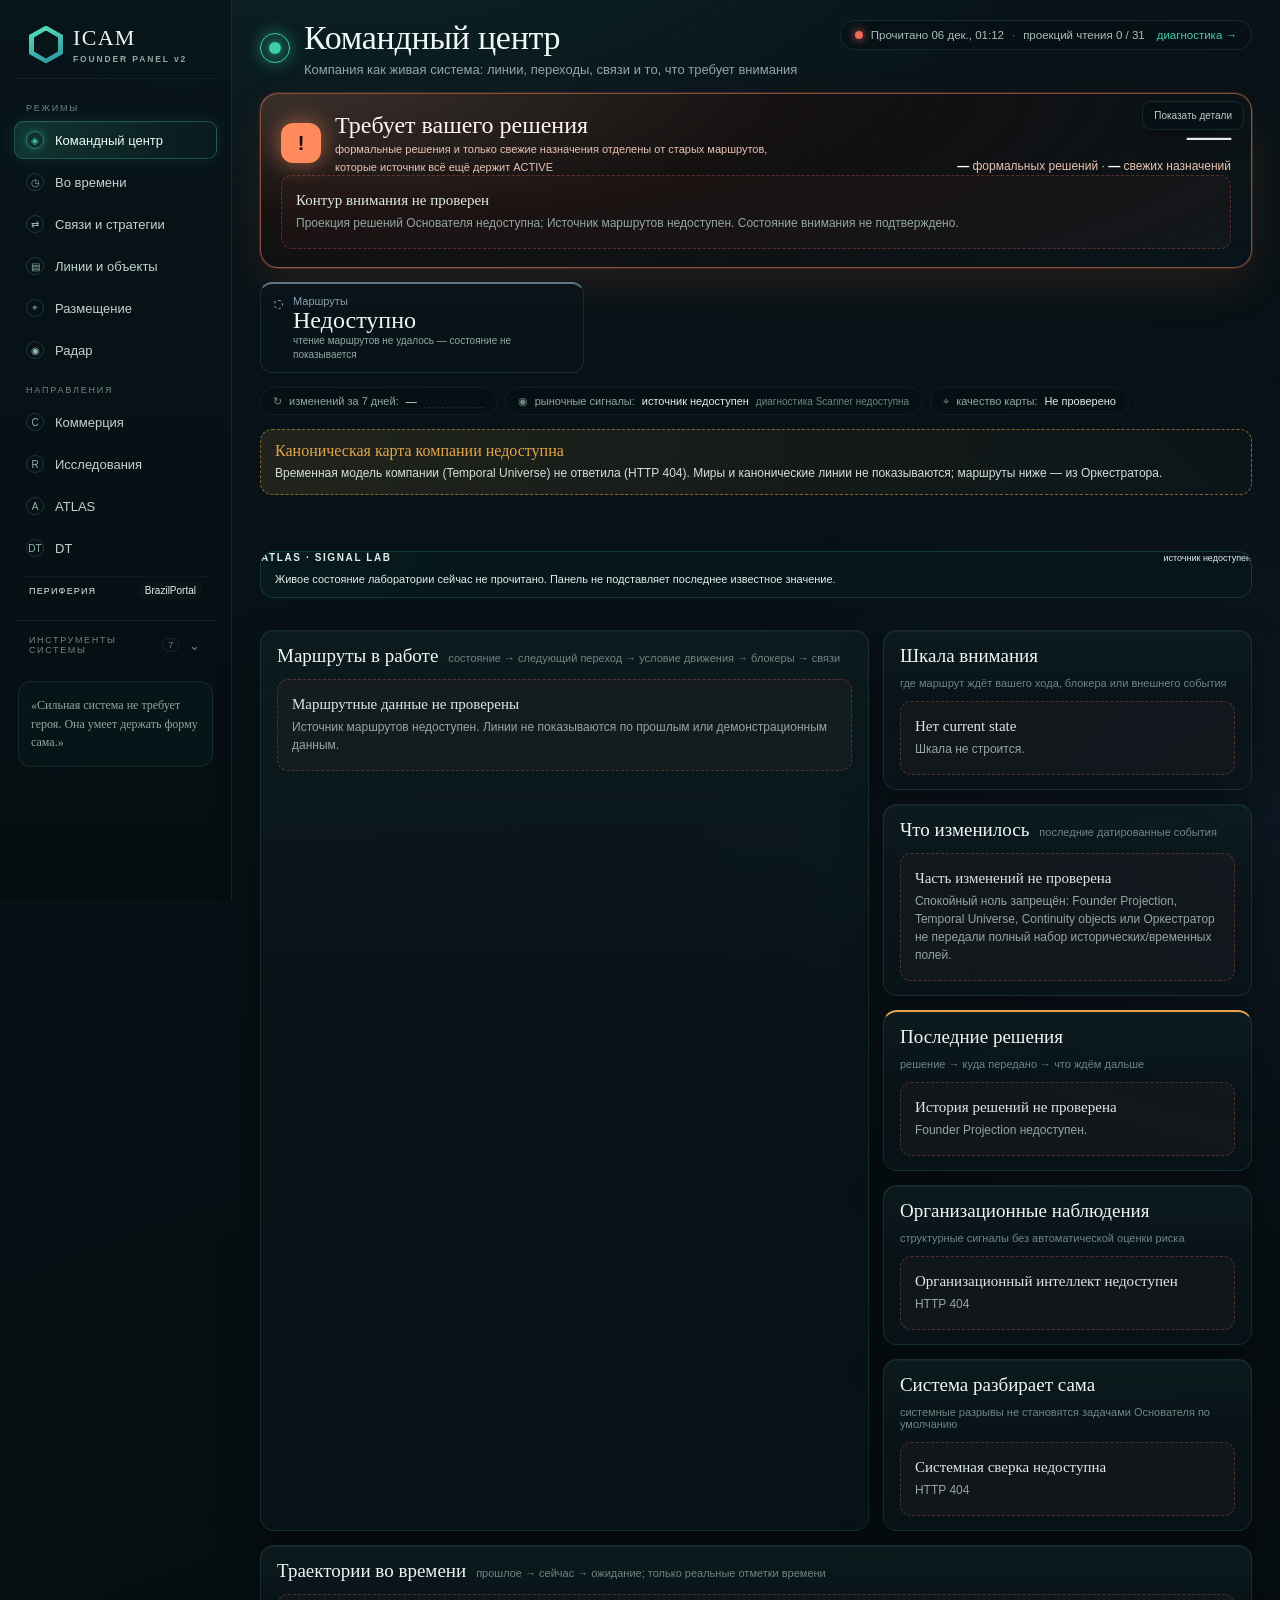
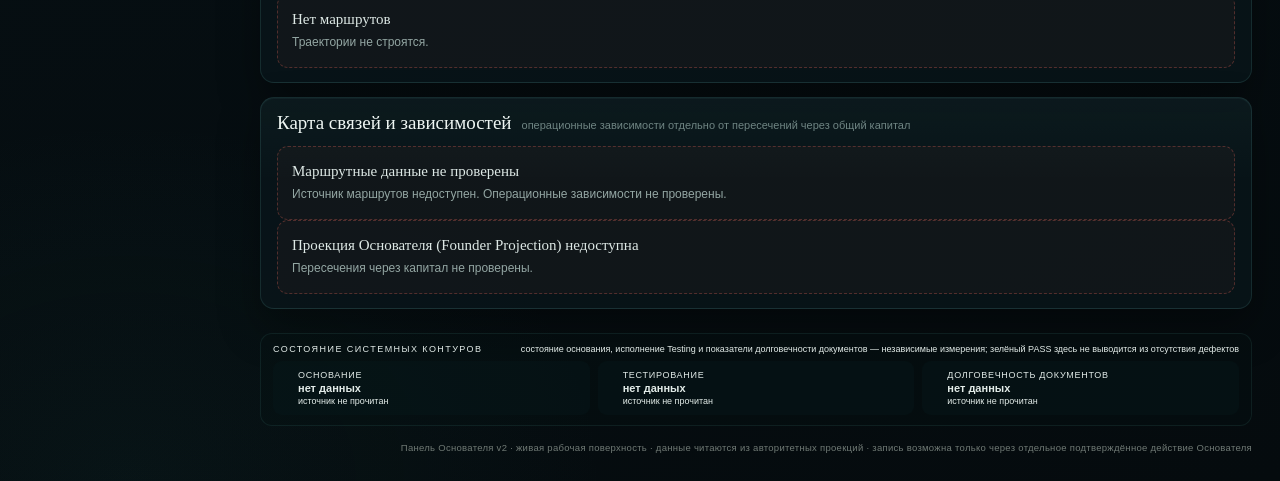
==== commit 87740a5b: "Bust cache for Stu UI cleanup" ====
--- a/v2/index.html
+++ b/v2/index.html
@@ -3817,7 +3817,8 @@
   route();
 })();
 </script>
-<script src="live.js?v=20261011-commercial-product-kpis-v1"></script>
-<script src="command-center.js?v=20261011-stu-opener-v3"></script>
+<script src="live.js?v=20261015-stu-copy-v1"></script>
+<script src="command-center.js?v=20261015-stu-copy-v1"></script>
+<script src="stu.js?v=20261015-stu-single-v1"></script>
 </body>
 </html>
--- a/v2/command-center.css
+++ b/v2/command-center.css
@@ -2064,3 +2064,18 @@
 .com-product-quick-kpis b{font:400 18px var(--cc-serif);color:#e4ece9}
 .com-product-quick-kpis .needs-manual{border-color:rgba(227,165,72,.30);background:rgba(227,165,72,.045)}
 .com-product-quick-kpis .needs-manual b{color:#e4bb7b}
+
+
+/* Radar strategy grid uses space only for live lanes */
+.radar-strategy-grid.active-count-1{grid-template-columns:1fr}
+.radar-strategy-grid.active-count-2{grid-template-columns:repeat(2,minmax(0,1fr))}
+.radar-strategy-grid.active-count-3{grid-template-columns:repeat(2,minmax(0,1fr))}
+.radar-strategy-grid.active-count-3>.radar-strategy-card:last-child{grid-column:1 / -1}
+@media(max-width:900px){.radar-strategy-grid.active-count-1,.radar-strategy-grid.active-count-2,.radar-strategy-grid.active-count-3{grid-template-columns:1fr}.radar-strategy-grid.active-count-3>.radar-strategy-card:last-child{grid-column:auto}}
+
+
+.radar-strategy-card.empty-lane{opacity:.72;border-style:dashed}
+.radar-strategy-card.empty-lane>header{border-bottom:1px solid rgba(255,255,255,.03)}
+.radar-strategy-card.empty-lane .radar-strategy-empty{padding:14px 16px 16px}
+.radar-strategy-card.empty-lane .radar-strategy-empty b{display:block;font-size:11px;font-weight:600;color:#aebbb7}
+.radar-strategy-card.empty-lane .radar-strategy-empty small{display:block;margin-top:4px;font-size:8.8px;line-height:1.45;color:var(--muted-2)}
